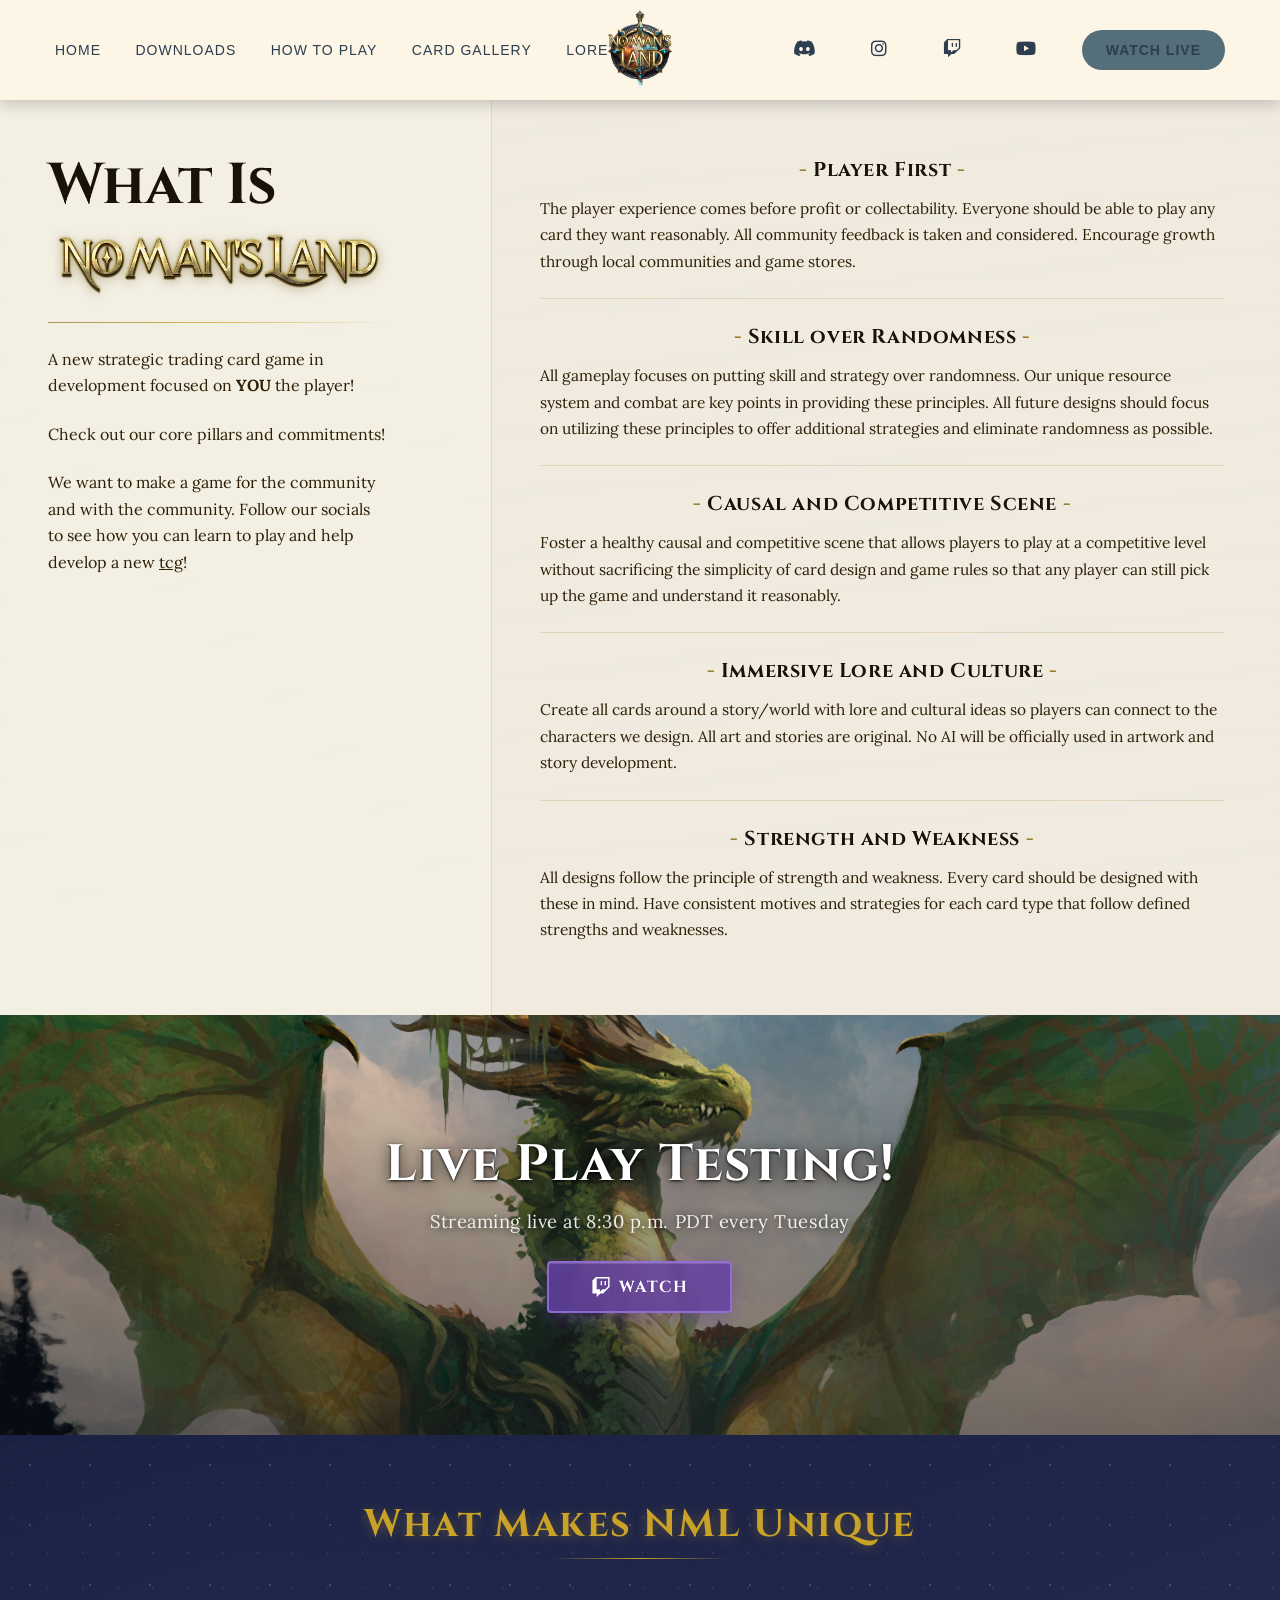
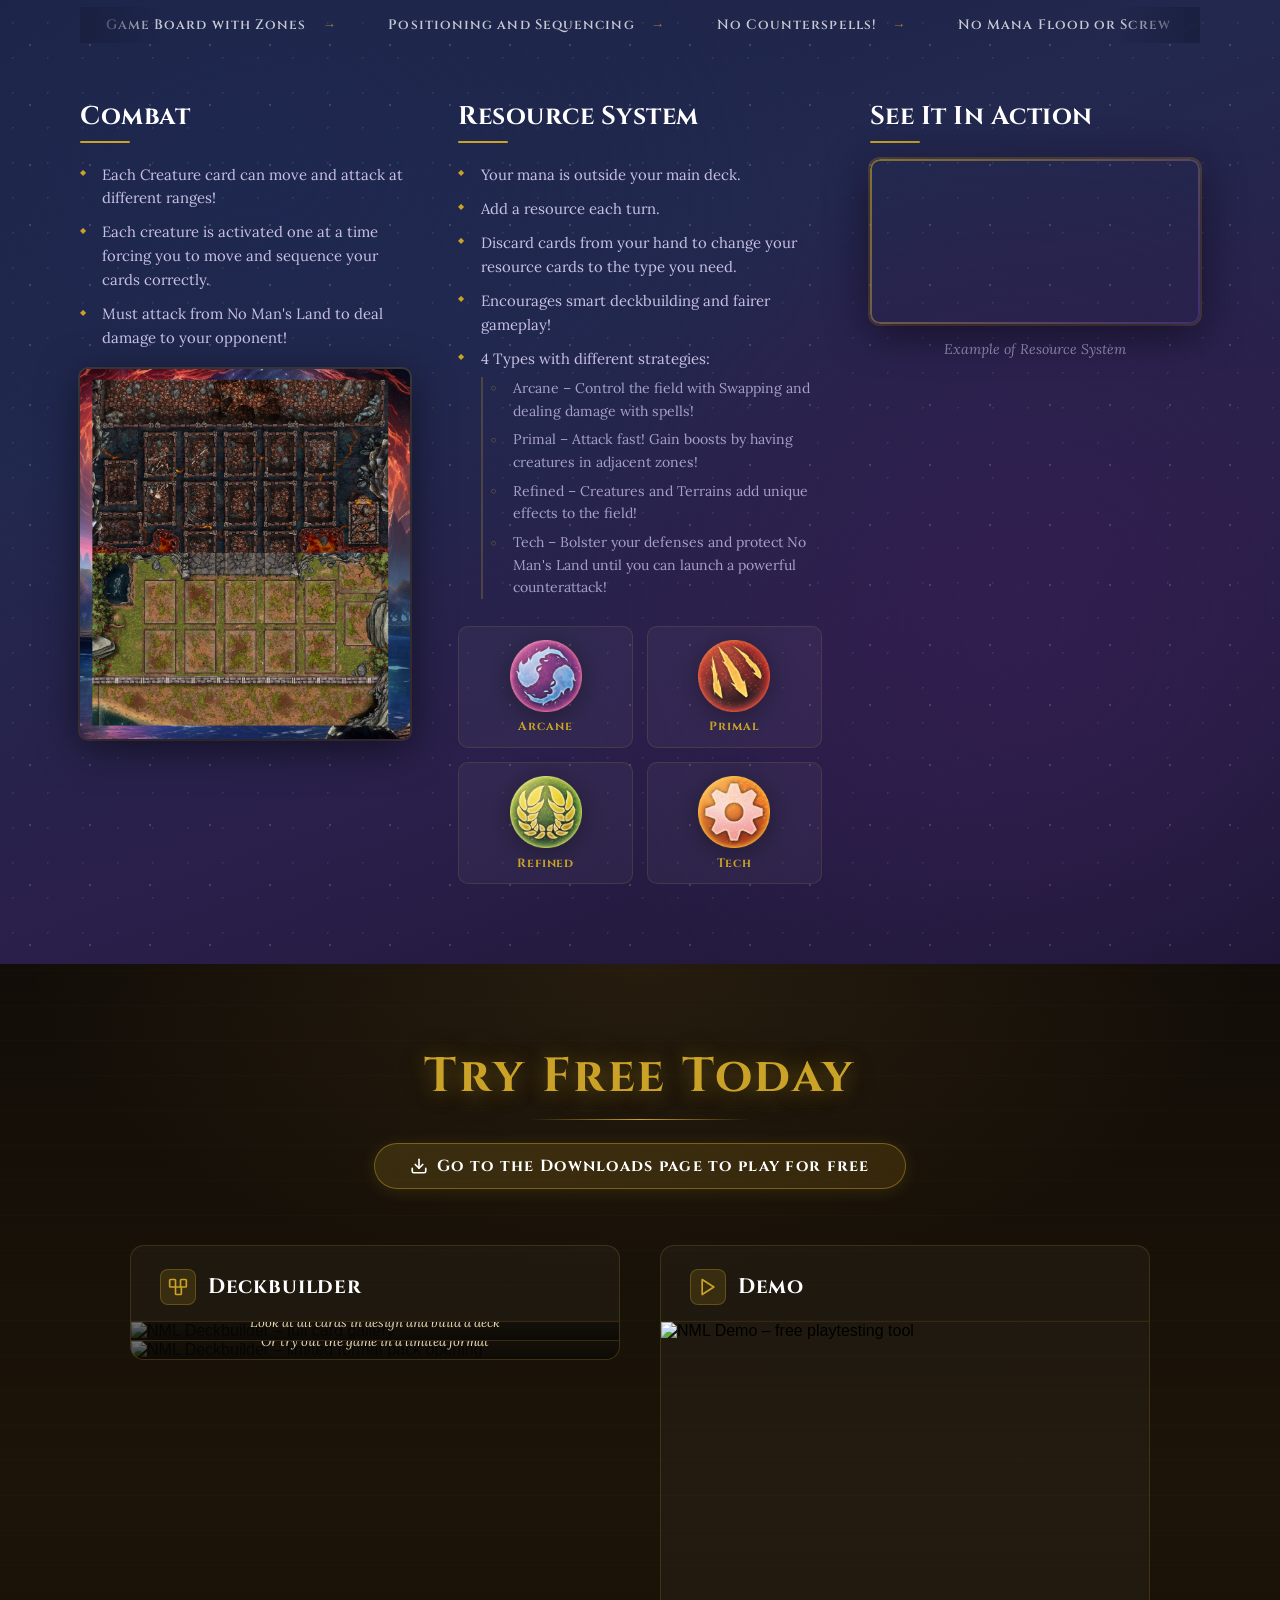
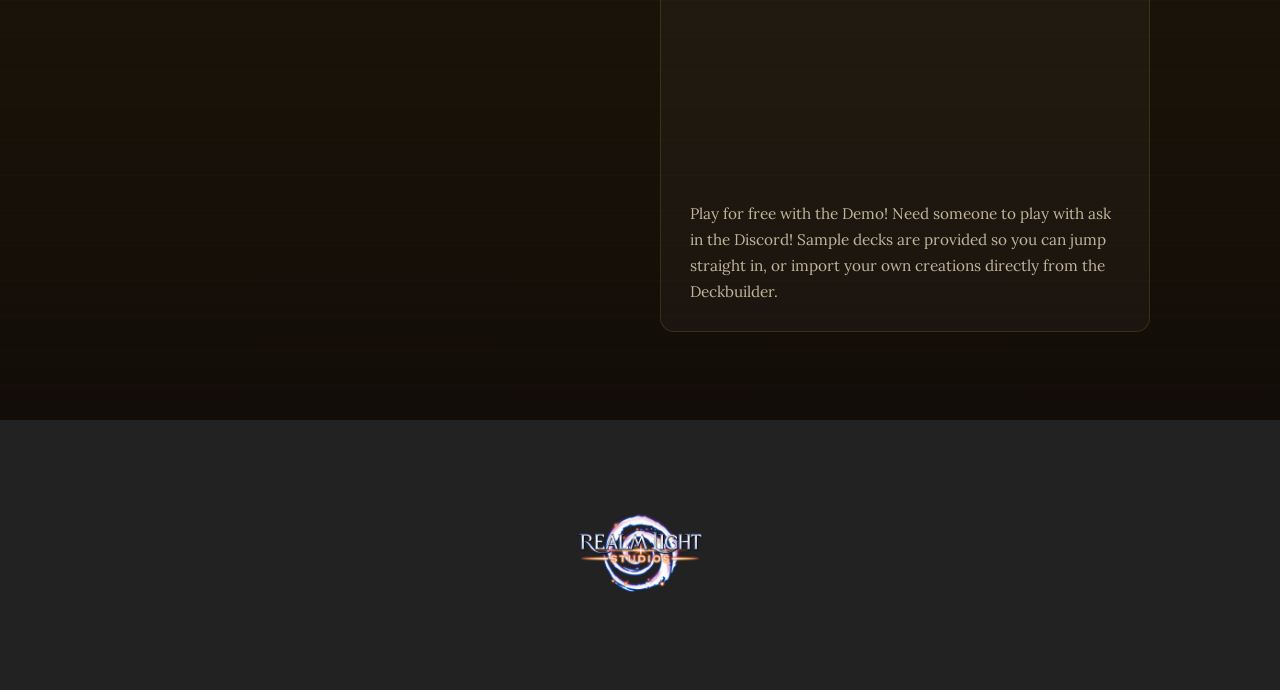
==== index.html @ 65cee325 "Added new banner and mobile look with hamburger menu" ====
<!DOCTYPE html>
<html>
    <head>
        <meta charset="UTF-8">
        <link rel="icon" type="image/png" href="Assets/NML_Final_Logo.png">
        <title>No Man's Land</title>
        <link rel="stylesheet" href="https://cdnjs.cloudflare.com/ajax/libs/font-awesome/6.5.1/css/all.min.css">
        <link rel="stylesheet" href="style.css">
        <meta name="viewport" content="width=device-width, initial-scale=1.0">
        <link href="https://fonts.googleapis.com/css2?family=Cinzel:wght@600;700&family=Lora:wght@400;500&display=swap" rel="stylesheet">

        <style>
            /* ── WHAT IS SECTION ── */
            :root {
                --gold:      #c9a227;
                --gold-dark: #8a6d10;
                --text-dark: #1a1209;
                --text-mid:  #2e1f06;
                --overlay:   rgba(240, 230, 210, 0.55);
                --overlay-l: rgba(245, 238, 220, 0.65);
            }

            .what-is-section {
                margin-top: 100px;
                display: grid;
                grid-template-columns: 1fr 1.6fr;
                background-image:
                    /*radial-gradient(ellipse 60% 55% at 78% 10%, rgba(255,245,200,0.55) 0%, transparent 65%),
                    radial-gradient(ellipse 80% 70% at 50% 60%, rgba(140,185,120,0.35) 0%, transparent 70%),
                    radial-gradient(ellipse 60% 80% at 10% 90%, rgba(60,90,50,0.45) 0%, transparent 60%),
                    linear-gradient(160deg, #d6e8c2 0%, #b8d4a0 25%, #8fb87a 50%, #7aa06a 75%, #5c7d50 100%);*/
                    url("Assets/Cave jungle.png")
            }

            /* waterfall streaks overlay */
            .what-is-section::before {
                content: '';
                position: absolute;
                inset: 0;
                background:
                    repeating-linear-gradient(
                        170deg,
                        transparent 0px, transparent 28px,
                        rgba(200,230,255,0.07) 29px, rgba(200,230,255,0.07) 32px
                    ),
                    repeating-linear-gradient(
                        175deg,
                        transparent 0px, transparent 55px,
                        rgba(180,220,255,0.05) 56px, rgba(180,220,255,0.05) 60px
                    );
                pointer-events: none;
                z-index: 0;
            }

            .what-is-left,
            .what-is-right {
                position: relative;
                z-index: 1;
            }

            /* ── LEFT PANEL ── */
            .what-is-left {
                padding: 3.5rem 2.5rem 3rem 3rem;
                display: flex;
                flex-direction: column;
                justify-content: flex-start;
                gap: 1.4rem;
                background: var(--overlay-l);
                backdrop-filter: blur(2px);
                border-right: 1px solid rgba(180,150,80,0.25);
            }

            .what-is-heading {
                font-family: 'Cinzel', serif;
                font-weight: 700;
                font-size: clamp(2.4rem, 5vw, 3.6rem);
                color: var(--text-dark);
                line-height: 1.05;
                letter-spacing: -0.01em;
            }

            .what-is-logo {
                display: block;
                width: 100%;
                max-width: 340px;
                margin-top: 0.4rem;
                mix-blend-mode: multiply;
                filter: drop-shadow(0 2px 6px rgba(100,70,0,0.35));
            }

            .what-is-divider {
                width: 85%;
                height: 1.5px;
                background: linear-gradient(90deg, var(--gold-dark), var(--gold), transparent);
                opacity: 0.7;
                border: none;
                margin: 0;
            }

            .what-is-left p {
                font-family: 'Lora', Georgia, serif;
                font-size: 1rem;
                line-height: 1.65;
                color: var(--text-mid);
                max-width: 34ch;
                margin: 0;
            }

            /* ── RIGHT PANEL ── */
            .what-is-right {
                padding: 3rem 3.5rem 3rem 3rem;
                background: var(--overlay);
                backdrop-filter: blur(3px);
                display: flex;
                flex-direction: column;
                gap: 0;
            }

            .pillar {
                padding: 1.5rem 0;
                border-bottom: 1px solid rgba(160,120,40,0.2);
            }
            .pillar:first-child { padding-top: 0.5rem; }
            .pillar:last-child  { border-bottom: none; }

            .pillar-title {
                font-family: 'Cinzel', serif;
                font-size: clamp(1rem, 2.2vw, 1.25rem);
                font-weight: 700;
                color: var(--text-dark);
                text-align: center;
                letter-spacing: 0.03em;
                margin-bottom: 0.75rem;
            }
            .pillar-title::before { content: '- '; color: var(--gold-dark); }
            .pillar-title::after  { content: ' -'; color: var(--gold-dark); }

            .pillar p {
                font-family: 'Lora', Georgia, serif;
                font-size: 0.97rem;
                line-height: 1.7;
                color: var(--text-mid);
                margin: 0;
            }

            /* ── RESPONSIVE ── */
            @media (max-width: 768px) {
                .what-is-section    { grid-template-columns: 1fr; }
                .what-is-left       { padding: 2.5rem 1.8rem 1.5rem; border-right: none; border-bottom: 1px solid rgba(180,150,80,0.25); }
                .what-is-right      { padding: 2rem 1.8rem 3rem; }
                .what-is-logo       { max-width: 260px; }
            }

            /* ── LIVE TCG TESTING BANNER ── */
            .tcg-banner {
                position: relative;
                width: 100%;
                min-height: 420px;
                display: flex;
                align-items: center;
                justify-content: center;
                overflow: hidden;
            }
 
            .tcg-banner-bg {
                position: absolute;
                inset: 0;
                background: url('Assets/Gaida Landscape.png') center 25% / cover no-repeat;
                transform: scale(1.03);
                transition: transform 8s ease;
            }
            .tcg-banner:hover .tcg-banner-bg { transform: scale(1.08); }
 
            .tcg-banner-overlay {
                position: absolute;
                inset: 0;
                background: linear-gradient(
                    to bottom,
                    rgba(10, 18, 30, 0.10) 0%,
                    rgba(10, 18, 30, 0.42) 50%,
                    rgba(10, 18, 30, 0.58) 100%
                );
            }
 
            .tcg-banner-content {
                position: relative;
                z-index: 2;
                text-align: center;
                padding: 3rem 2rem;
                display: flex;
                flex-direction: column;
                align-items: center;
                gap: 1rem;
            }
 
            .tcg-banner-title {
                font-family: 'Cinzel', serif;
                font-size: clamp(2rem, 5vw, 3.2rem);
                font-weight: 700;
                color: #ffffff;
                text-shadow: 0 2px 16px rgba(0,0,0,0.7), 0 1px 3px rgba(0,0,0,0.9);
                letter-spacing: 0.02em;
                line-height: 1.1;
            }
 
            .tcg-banner-sub {
                font-family: 'Lora', Georgia, serif;
                font-size: clamp(0.95rem, 2vw, 1.15rem);
                color: rgba(255,255,255,0.9);
                text-shadow: 0 1px 8px rgba(0,0,0,0.8);
                letter-spacing: 0.03em;
            }
 
            .tcg-watch-btn {
                display: inline-flex;
                align-items: center;
                gap: 0.5rem;
                margin-top: 0.75rem;
                padding: 0.8rem 2.6rem;
                font-family: 'Cinzel', serif;
                font-size: 1rem;
                font-weight: 700;
                letter-spacing: 0.1em;
                text-transform: uppercase;
                text-decoration: none;
                color: #ffffff;
                background: rgba(100, 65, 165, 0.85);
                border: 2px solid rgba(180, 140, 255, 0.55);
                border-radius: 4px;
                box-shadow: 0 4px 20px rgba(100,65,165,0.5), inset 0 1px 0 rgba(255,255,255,0.15);
                backdrop-filter: blur(4px);
                transition: background 0.25s ease, box-shadow 0.25s ease, transform 0.2s ease;
            }
            .tcg-watch-btn:hover {
                background: rgba(130, 90, 210, 0.95);
                box-shadow: 0 6px 30px rgba(100,65,165,0.8), inset 0 1px 0 rgba(255,255,255,0.2);
                transform: translateY(-2px);
            }
            .tcg-watch-btn:active { transform: translateY(0); }
 
            @media (max-width: 600px) { .tcg-banner { min-height: 300px; } }

            
           /* ════════════════════════════════
               WHAT MAKES NML UNIQUE
            ════════════════════════════════ */
            .unique-section {
                background:
                    radial-gradient(ellipse 70% 60% at 20% 30%, rgba(30, 40, 80, 0.9) 0%, transparent 65%),
                    radial-gradient(ellipse 60% 70% at 80% 70%, rgba(50, 30, 80, 0.85) 0%, transparent 60%),
                    linear-gradient(160deg, #1a2040 0%, #22284e 40%, #2a1f4a 70%, #1e1635 100%);
                padding: 4rem 0 5rem;
                position: relative;
                overflow: hidden;
            }
            .unique-section::before {
                content: '';
                position: absolute;
                inset: 0;
                background-image:
                    radial-gradient(circle, rgba(255,255,255,0.15) 1px, transparent 1px),
                    radial-gradient(circle, rgba(255,255,255,0.08) 1px, transparent 1px);
                background-size: 60px 60px, 35px 35px;
                background-position: 0 0, 30px 30px;
                pointer-events: none;
            }
            .unique-inner {
                position: relative;
                z-index: 1;
                max-width: 1200px;
                margin: 0 auto;
                padding: 0 2.5rem;
            }
            .unique-heading {
                font-family: 'Cinzel', serif;
                font-size: clamp(1.6rem, 4vw, 2.4rem);
                font-weight: 700;
                color: var(--gold);
                text-align: center;
                letter-spacing: 0.04em;
                margin-bottom: 0.5rem;
                text-shadow: 0 2px 12px rgba(200,160,40,0.35);
            }
            .unique-heading-rule {
                display: block;
                width: 180px;
                height: 1.5px;
                background: linear-gradient(90deg, transparent, var(--gold), transparent);
                margin: 0 auto 3rem;
                border: none;
            }
 
            /* Marquee */
            .marquee-track {
                overflow: hidden;
                margin-bottom: 3.5rem;
                position: relative;
            }
            .marquee-track::before,
            .marquee-track::after {
                content: '';
                position: absolute;
                top: 0; bottom: 0;
                width: 80px;
                z-index: 2;
                pointer-events: none;
            }
            .marquee-track::before { left: 0;  background: linear-gradient(90deg, #1a2040, transparent); }
            .marquee-track::after  { right: 0; background: linear-gradient(270deg, #1a2040, transparent); }
            .marquee-inner {
                display: flex;
                gap: 0;
                width: max-content;
                animation: marquee-scroll 22s linear infinite;
            }
            .marquee-inner:hover { animation-play-state: paused; }
            @keyframes marquee-scroll {
                from { transform: translateX(0); }
                to   { transform: translateX(-50%); }
            }
            .marquee-item {
                display: inline-flex;
                align-items: center;
                gap: 1rem;
                padding: 0.55rem 1.6rem;
                font-family: 'Cinzel', serif;
                font-size: 0.85rem;
                font-weight: 600;
                letter-spacing: 0.08em;
                color: rgba(255,255,255,0.75);
                white-space: nowrap;
            }
            .marquee-item::after { content: '→'; color: var(--gold); opacity: 0.7; }
 
            /* ── 3-column grid: Combat | Resource | Video ── */
            .unique-grid {
                display: grid;
                grid-template-columns: 1fr 1.1fr 1fr;
                gap: 2rem 3rem;
                align-items: start;
            }
 
            .unique-block {
                display: flex;
                flex-direction: column;
                gap: 1.2rem;
            }
            .unique-block-title {
                font-family: 'Cinzel', serif;
                font-size: clamp(1.2rem, 2.2vw, 1.6rem);
                font-weight: 700;
                color: #ffffff;
                letter-spacing: 0.02em;
                position: relative;
                padding-bottom: 0.6rem;
            }
            .unique-block-title::after {
                content: '';
                position: absolute;
                bottom: 0; left: 0;
                width: 50px; height: 2px;
                background: var(--gold);
                border-radius: 2px;
            }
            .unique-block ul {
                list-style: none;
                padding: 0;
                margin: 0;
                display: flex;
                flex-direction: column;
                gap: 0.65rem;
            }
            .unique-block ul li {
                font-family: 'Lora', Georgia, serif;
                font-size: 0.93rem;
                line-height: 1.6;
                color: rgba(230, 220, 255, 0.85);
                padding-left: 1.4rem;
                position: relative;
            }
            .unique-block ul li::before {
                content: '◆';
                position: absolute;
                left: 0;
                color: var(--gold);
                font-size: 0.5rem;
                top: 0.45em;
            }
            .unique-block ul ul {
                margin-top: 0.4rem;
                padding-left: 0.5rem;
                gap: 0.4rem;
                border-left: 2px solid rgba(201,162,39,0.25);
            }
            .unique-block ul ul li { color: rgba(210,200,240,0.75); font-size: 0.88rem; }
            .unique-block ul ul li::before { content: '○'; color: rgba(201,162,39,0.6); font-size: 0.6rem; top: 0.35em; }
 
            /* Game board image */
            .board-img {
                width: 100%;
                border-radius: 8px;
                box-shadow: 0 8px 40px rgba(0,0,0,0.55), 0 0 0 2px rgba(201,162,39,0.2);
                display: block;
            }
 
            /* Resource icons 2×2 */
            .resource-icons {
                display: grid;
                grid-template-columns: 1fr 1fr;
                gap: 0.9rem;
                margin-top: 0.5rem;
            }
            .resource-icon-wrap {
                display: flex;
                flex-direction: column;
                align-items: center;
                gap: 0.4rem;
                padding: 0.8rem 0.5rem;
                background: rgba(255,255,255,0.04);
                border: 1px solid rgba(201,162,39,0.15);
                border-radius: 10px;
                transition: background 0.2s, border-color 0.2s, transform 0.2s;
            }
            .resource-icon-wrap:hover {
                background: rgba(255,255,255,0.08);
                border-color: rgba(201,162,39,0.4);
                transform: translateY(-3px);
            }
            .resource-icon-wrap img {
                width: 72px;
                height: 72px;
                object-fit: contain;
                mix-blend-mode: lighten;
                filter: drop-shadow(0 4px 12px rgba(0,0,0,0.4));
            }
            .resource-label {
                font-family: 'Cinzel', serif;
                font-size: 0.75rem;
                font-weight: 700;
                letter-spacing: 0.08em;
                color: var(--gold);
                text-align: center;
            }
 
            /* ── VIDEO column ── */
            .video-block {
                display: flex;
                flex-direction: column;
                gap: 1rem;
                position: sticky;
                top: 1.5rem;
            }
 
            .video-block-title {
                font-family: 'Cinzel', serif;
                font-size: clamp(1.2rem, 2.2vw, 1.6rem);
                font-weight: 700;
                color: #ffffff;
                letter-spacing: 0.02em;
                position: relative;
                padding-bottom: 0.6rem;
            }
            .video-block-title::after {
                content: '';
                position: absolute;
                bottom: 0; left: 0;
                width: 50px; height: 2px;
                background: var(--gold);
                border-radius: 2px;
            }
 
            .video-wrap {
                position: relative;
                border-radius: 10px;
                overflow: hidden;
                box-shadow:
                    0 8px 40px rgba(0,0,0,0.6),
                    0 0 0 2px rgba(201,162,39,0.25),
                    0 0 30px rgba(100,65,165,0.2);
            }
            .video-wrap video {
                display: block;
                width: 100%;
                height: auto;
                border-radius: 10px;
            }
 
            /* gold shimmer border animation */
            .video-wrap::before {
                content: '';
                position: absolute;
                inset: 0;
                border-radius: 10px;
                border: 2px solid transparent;
                background: linear-gradient(135deg, rgba(201,162,39,0.6), rgba(100,65,165,0.4), rgba(201,162,39,0.6)) border-box;
                -webkit-mask: linear-gradient(#fff 0 0) padding-box, linear-gradient(#fff 0 0);
                -webkit-mask-composite: destination-out;
                mask-composite: exclude;
                animation: border-shimmer 3s linear infinite;
                background-size: 200% 200%;
            }
            @keyframes border-shimmer {
                0%   { background-position: 0% 50%; }
                50%  { background-position: 100% 50%; }
                100% { background-position: 0% 50%; }
            }
 
            .video-caption {
                font-family: 'Lora', Georgia, serif;
                font-size: 0.88rem;
                color: rgba(210,200,240,0.65);
                text-align: center;
                font-style: italic;
            }
 
            /* Responsive */
            @media (max-width: 1024px) {
                .unique-grid { grid-template-columns: 1fr 1fr; }
                .video-block { grid-column: 1 / -1; position: static; }
                .video-wrap video { max-height: 400px; object-fit: cover; }
            }
            @media (max-width: 640px) {
                .unique-grid { grid-template-columns: 1fr; }
            }

           /* ════════════════════════════════
               TRY FREE TODAY SECTION
            ════════════════════════════════ */
            .try-free-section {
                background:
                    radial-gradient(ellipse 80% 50% at 50% 0%, rgba(180, 140, 60, 0.12) 0%, transparent 60%),
                    linear-gradient(180deg, #120d08 0%, #1c1408 50%, #120d08 100%);
                padding: 5rem 0 5.5rem;
                position: relative;
                overflow: hidden;
            }
 
            /* faint parchment texture lines */
            .try-free-section::before {
                content: '';
                position: absolute;
                inset: 0;
                background-image: repeating-linear-gradient(
                    0deg,
                    transparent,
                    transparent 34px,
                    rgba(201,162,39,0.04) 35px
                );
                pointer-events: none;
            }
 
            .try-free-inner {
                position: relative;
                z-index: 1;
                max-width: 1100px;
                margin: 0 auto;
                padding: 0 2.5rem;
            }
 
            /* Main heading */
            .try-free-heading {
                font-family: 'Cinzel', serif;
                font-size: clamp(2rem, 5vw, 3rem);
                font-weight: 700;
                color: var(--gold);
                text-align: center;
                letter-spacing: 0.06em;
                text-shadow: 0 2px 20px rgba(201,162,39,0.4), 0 0 60px rgba(201,162,39,0.15);
                margin-bottom: 0.6rem;
            }
 
            .try-free-rule {
                display: block;
                width: 220px;
                height: 1.5px;
                background: linear-gradient(90deg, transparent, var(--gold), transparent);
                margin: 0 auto 1.4rem;
                border: none;
            }
 
            /* Downloads link banner */
            .try-free-download-link {
                display: block;
                text-align: center;
                margin-bottom: 3.5rem;
            }
            .try-free-download-link a {
                display: inline-flex;
                align-items: center;
                gap: 0.55rem;
                font-family: 'Cinzel', serif;
                font-size: 1rem;
                font-weight: 700;
                letter-spacing: 0.08em;
                color: #ffffff;
                text-decoration: none;
                padding: 0.7rem 2.2rem;
                background: linear-gradient(135deg, rgba(201,162,39,0.18), rgba(140,100,20,0.25));
                border: 1px solid rgba(201,162,39,0.45);
                border-radius: 40px;
                transition: background 0.25s, border-color 0.25s, transform 0.2s, box-shadow 0.25s;
                box-shadow: 0 2px 16px rgba(201,162,39,0.15);
            }
            .try-free-download-link a:hover {
                background: linear-gradient(135deg, rgba(201,162,39,0.3), rgba(140,100,20,0.4));
                border-color: rgba(201,162,39,0.8);
                transform: translateY(-2px);
                box-shadow: 0 6px 24px rgba(201,162,39,0.3);
            }
            .try-free-download-link a svg {
                flex-shrink: 0;
            }
 
            /* Two-column cards */
            .try-free-grid {
                display: grid;
                grid-template-columns: 1fr 1fr;
                gap: 2.5rem;
                align-items: start;
            }
 
            .tool-card {
                background: rgba(255,255,255,0.03);
                border: 1px solid rgba(201,162,39,0.18);
                border-radius: 14px;
                overflow: hidden;
                display: flex;
                flex-direction: column;
                transition: border-color 0.3s, box-shadow 0.3s, transform 0.3s;
            }
            .tool-card:hover {
                border-color: rgba(201,162,39,0.45);
                box-shadow: 0 12px 50px rgba(0,0,0,0.5), 0 0 30px rgba(201,162,39,0.1);
                transform: translateY(-4px);
            }
 
            /* Card header */
            .tool-card-header {
                padding: 1.4rem 1.8rem 1rem;
                border-bottom: 1px solid rgba(201,162,39,0.12);
                display: flex;
                align-items: center;
                gap: 0.75rem;
            }
            .tool-card-icon {
                width: 36px;
                height: 36px;
                border-radius: 8px;
                background: rgba(201,162,39,0.15);
                border: 1px solid rgba(201,162,39,0.3);
                display: flex;
                align-items: center;
                justify-content: center;
                flex-shrink: 0;
            }
            .tool-card-icon svg { color: var(--gold); }
            .tool-card-title {
                font-family: 'Cinzel', serif;
                font-size: 1.3rem;
                font-weight: 700;
                color: #ffffff;
                letter-spacing: 0.04em;
            }
 
            /* Screenshots inside card */
            .tool-screenshots {
                display: flex;
                flex-direction: column;
                gap: 0;
            }
            .tool-screenshot-wrap {
                position: relative;
                overflow: hidden;
            }
            .tool-screenshot-wrap img {
                display: block;
                width: 100%;
                height: auto;
                transition: transform 0.5s ease;
            }
            .tool-card:hover .tool-screenshot-wrap img { transform: scale(1.03); }
 
            .tool-screenshot-caption {
                position: absolute;
                bottom: 0; left: 0; right: 0;
                padding: 0.55rem 1rem;
                background: linear-gradient(to top, rgba(10,8,4,0.85) 0%, rgba(10,8,4,0.4) 70%, transparent 100%);
                font-family: 'Lora', Georgia, serif;
                font-size: 0.82rem;
                font-style: italic;
                color: rgba(255,240,200,0.9);
                text-align: center;
            }
 
            /* divider between screenshots */
            .tool-screenshot-wrap + .tool-screenshot-wrap {
                border-top: 1px solid rgba(201,162,39,0.12);
            }
 
            /* Card body text */
            .tool-card-body {
                padding: 1.2rem 1.8rem 1.6rem;
            }
            .tool-card-body p {
                font-family: 'Lora', Georgia, serif;
                font-size: 0.96rem;
                line-height: 1.7;
                color: rgba(230,215,185,0.82);
                margin: 0;
            }
 
            @media (max-width: 820px) {
                .try-free-grid { grid-template-columns: 1fr; }
            }
        </style>
    </head>
    <body>
        <header class="main-banner">
            <nav class="main-nav">
                <div class="nav-section nav-left">
                    <a href="./">Home</a>
                    <a href="downloads/">Downloads</a>
                    <a href="how-to-play/">How to Play</a>
                    <a href="card-gallery/">Card Gallery</a>
                    <a href="lore/">Lore</a>
                </div>

                <div class="nav-logo">
                    <img src="Assets/NML_Final_Logo.png" alt="No Man's Land">
                </div>

                <div class="nav-section nav-right">
                    <a href="https://discord.gg/ymBTwPd3w2" target="_blank" rel="noopener" aria-label="Discord"><i class="fa-brands fa-discord"></i></a>
                    <a href="https://www.instagram.com/nomanslandtcg/" target="_blank" rel="noopener" aria-label="Instagram"><i class="fa-brands fa-instagram"></i></a>
                    <a href="https://www.twitch.tv/nomanslandtcg" target="_blank" rel="noopener" aria-label="Twitch"><i class="fa-brands fa-twitch"></i></a>
                    <a href="https://www.youtube.com/@NoMansLandTCG" target="_blank" rel="noopener" aria-label="YouTube"><i class="fa-brands fa-youtube"></i></a>
                    <a class="watch-live-btn" href="https://www.twitch.tv/nomanslandtcg" target="_blank" rel="noopener">WATCH LIVE</a>
                </div>
            </nav>
            <div class="hamburger" onclick="toggleMenu()">
                <i class="fa-solid fa-bars"></i>
            </div>

            <div id="mobileMenu" class="mobile-nav">
                <div class="mobile-links">
                    <a href="./">Home</a>
                    <a href="downloads/">Downloads</a>
                    <a href="how-to-play/">How to Play</a>
                    <a href="card-gallery/">Card Gallery</a>
                    <a href="lore/">Lore</a>
                </div>

                <div class="mobile-footer">
                    <div class="social-row">
                        <i class="fa-brands fa-facebook"></i>
                        <i class="fa-brands fa-instagram"></i>
                        <i class="fa-brands fa-twitter"></i>
                        <i class="fa-brands fa-twitch"></i>
                    </div>
                    <a class="watch-live-btn" href="https://www.twitch.tv/nomanslandtcg" target="_blank" rel="noopener">WATCH LIVE</a>
                </div>
            </div>
        </header>
        
        <!-- <main class="content">
            <div class="welcome-text-container">
                <div>Welcome to No Man's Land! Realms collide in a new Trading Card Game focused on strategy and high-action gameplay. The flow of the game is in your hands.
                    Gain resources, play cards, move creatures, attack your opponent, and cast spells to take down your opponent and win the game!
                </div>
                <div>
                    Want to try it out? Check out the "How to Play" page for tutorials and rules, and go to the "Downloads" page to get the FREE deckbuilder and playtesting tool to start building decks and playing with your friends!
                </div>
            </div>
        </main> -->

        <!-- ── WHAT IS SECTION ── -->
        <section class="what-is-section">

            <div class="what-is-left">
                <div>
                    <div class="what-is-heading">What Is</div>
                    <img src="Assets/NML Title.png" alt="No Man's Land" class="what-is-logo" />
                </div>
                <hr class="what-is-divider" />
                <p>A new strategic trading card game in development focused on <strong>YOU</strong> the player!</p>
                <p>Check out our core pillars and commitments!</p>
                <p>We want to make a game for the community and with the community. Follow our socials to see how you can learn to play and help develop a new <u>tcg</u>!</p>
            </div>

            <div class="what-is-right">
                <div class="pillar">
                    <h2 class="pillar-title">Player First</h2>
                    <p>The player experience comes before profit or collectability. Everyone should be able to play any card they want reasonably. All community feedback is taken and considered. Encourage growth through local communities and game stores.</p>
                </div>
                <div class="pillar">
                    <h2 class="pillar-title">Skill over Randomness</h2>
                    <p>All gameplay focuses on putting skill and strategy over randomness. Our unique resource system and combat are key points in providing these principles. All future designs should focus on utilizing these principles to offer additional strategies and eliminate randomness as possible.</p>
                </div>
                <div class="pillar">
                    <h2 class="pillar-title">Causal and Competitive Scene</h2>
                    <p>Foster a healthy causal and competitive scene that allows players to play at a competitive level without sacrificing the simplicity of card design and game rules so that any player can still pick up the game and understand it reasonably.</p>
                </div>
                <div class="pillar">
                    <h2 class="pillar-title">Immersive Lore and Culture</h2>
                    <p>Create all cards around a story/world with lore and cultural ideas so players can connect to the characters we design. All art and stories are original. No AI will be officially used in artwork and story development.</p>
                </div>
                <div class="pillar">
                    <h2 class="pillar-title">Strength and Weakness</h2>
                    <p>All designs follow the principle of strength and weakness. Every card should be designed with these in mind. Have consistent motives and strategies for each card type that follow defined strengths and weaknesses.</p>
                </div>
            </div>

        </section>
        <!-- ── END WHAT IS SECTION ── -->

         <!-- ── LIVE TCG TESTING BANNER ── -->
        <section class="tcg-banner">
            <div class="tcg-banner-bg"></div>
            <div class="tcg-banner-overlay"></div>
            <div class="tcg-banner-content">
                <h2 class="tcg-banner-title">Live Play Testing!</h2>
                <p class="tcg-banner-sub">Streaming live at 8:30 p.m. PDT every Tuesday</p>
                <a href="https://www.twitch.tv/nomanslandtcg" target="_blank" rel="noopener" class="tcg-watch-btn">
                    <svg width="20" height="20" viewBox="0 0 24 24" fill="white" xmlns="http://www.w3.org/2000/svg">
                        <path d="M11.571 4.714h1.715v5.143H11.57zm4.715 0H18v5.143h-1.714zM6 0L1.714 4.286v15.428h5.143V24l4.286-4.286h3.428L22.286 12V0zm14.571 11.143l-3.428 3.428h-3.429l-3 3v-3H6.857V1.714h13.714z"/>
                    </svg>
                    Watch
                </a>
            </div>
        </section>
        <!-- ── END LIVE TCG TESTING BANNER ── -->

         <!-- ── WHAT MAKES NML UNIQUE ── -->
        <section class="unique-section">
            <div class="unique-inner">
 
                <h2 class="unique-heading">What Makes NML Unique</h2>
                <hr class="unique-heading-rule" />
 
                <div class="marquee-track">
                    <div class="marquee-inner">
                        <span class="marquee-item">Game Board with Zones</span>
                        <span class="marquee-item">Positioning and Sequencing</span>
                        <span class="marquee-item">No Counterspells!</span>
                        <span class="marquee-item">No Mana Flood or Screw</span>
                        <span class="marquee-item">4 Resource Types</span>
                        <span class="marquee-item">Skill over Randomness</span>
                        <span class="marquee-item">Creature Ranges</span>
                        <span class="marquee-item">Community Driven</span>
                        <span class="marquee-item">Game Board with Zones</span>
                        <span class="marquee-item">Positioning and Sequencing</span>
                        <span class="marquee-item">No Counterspells!</span>
                        <span class="marquee-item">No Mana Flood or Screw</span>
                        <span class="marquee-item">4 Resource Types</span>
                        <span class="marquee-item">Skill over Randomness</span>
                        <span class="marquee-item">Creature Ranges</span>
                        <span class="marquee-item">Community Driven</span>
                    </div>
                </div>
 
                <!-- 3 columns: Combat | Resource System | Video -->
                <div class="unique-grid">
 
                    <!-- Combat -->
                    <div class="unique-block">
                        <h3 class="unique-block-title">Combat</h3>
                        <ul>
                            <li>Each Creature card can move and attack at different ranges!</li>
                            <li>Each creature is activated one at a time forcing you to move and sequence your cards correctly.</li>
                            <li>Must attack from No Man's Land to deal damage to your opponent!</li>
                        </ul>
                        <img src="Assets/NML GameBoard.png" alt="NML Game Board" class="board-img" />
                    </div>
 
                    <!-- Resource System -->
                    <div class="unique-block">
                        <h3 class="unique-block-title">Resource System</h3>
                        <ul>
                            <li>Your mana is outside your main deck.</li>
                            <li>Add a resource each turn.</li>
                            <li>Discard cards from your hand to change your resource cards to the type you need.</li>
                            <li>Encourages smart deckbuilding and fairer gameplay!</li>
                            <li>4 Types with different strategies:
                                <ul>
                                    <li>Arcane – Control the field with Swapping and dealing damage with spells!</li>
                                    <li>Primal – Attack fast! Gain boosts by having creatures in adjacent zones!</li>
                                    <li>Refined – Creatures and Terrains add unique effects to the field!</li>
                                    <li>Tech – Bolster your defenses and protect No Man's Land until you can launch a powerful counterattack!</li>
                                </ul>
                            </li>
                        </ul>
                        <div class="resource-icons">
                            <div class="resource-icon-wrap">
                                <img src="Assets/ARCANE.png" alt="Arcane" />
                                <span class="resource-label">Arcane</span>
                            </div>
                            <div class="resource-icon-wrap">
                                <img src="Assets/PRIMAL.png" alt="Primal" />
                                <span class="resource-label">Primal</span>
                            </div>
                            <div class="resource-icon-wrap">
                                <img src="Assets/REFINED.png" alt="Refined" />
                                <span class="resource-label">Refined</span>
                            </div>
                            <div class="resource-icon-wrap">
                                <img src="Assets/TECH.png" alt="Tech" />
                                <span class="resource-label">Tech</span>
                            </div>
                        </div>
                    </div>
 
                    <!-- Video -->
                    <div class="video-block">
                        <h3 class="video-block-title">See It In Action</h3>
                        <div class="video-wrap">
                            <video
                                autoplay
                                loop
                                muted
                                playsinline
                                preload="auto"
                            >
                                <source src="Assets/Pitch to Conert.mp4" type="video/mp4">
                            </video>
                        </div>
                        <p class="video-caption">Example of Resource System</p>
                    </div>
 
                </div>
            </div>
        </section>

         <!-- ── TRY FREE TODAY ── -->
        <section class="try-free-section">
            <div class="try-free-inner">
 
                <h2 class="try-free-heading">Try Free Today</h2>
                <hr class="try-free-rule" />
 
                <div class="try-free-download-link">
                    <a href="downloads/">
                        <svg width="18" height="18" viewBox="0 0 24 24" fill="none" stroke="currentColor" stroke-width="2.2" stroke-linecap="round" stroke-linejoin="round">
                            <path d="M21 15v4a2 2 0 0 1-2 2H5a2 2 0 0 1-2-2v-4"/>
                            <polyline points="7 10 12 15 17 10"/>
                            <line x1="12" y1="15" x2="12" y2="3"/>
                        </svg>
                        Go to the Downloads page to play for free
                    </a>
                </div>
 
                <div class="try-free-grid">
 
                    <!-- Deckbuilder card -->
                    <div class="tool-card">
                        <div class="tool-card-header">
                            <div class="tool-card-icon">
                                <svg width="20" height="20" viewBox="0 0 24 24" fill="none" stroke="#c9a227" stroke-width="2" stroke-linecap="round" stroke-linejoin="round">
                                    <rect x="2" y="3" width="7" height="9" rx="1"/>
                                    <rect x="9" y="12" width="7" height="9" rx="1"/>
                                    <rect x="15" y="3" width="7" height="9" rx="1"/>
                                </svg>
                            </div>
                            <span class="tool-card-title">Deckbuilder</span>
                        </div>
                        <div class="tool-screenshots">
                            <div class="tool-screenshot-wrap">
                                <img src="Assets/Deckbuilder.png" alt="NML Deckbuilder – full card gallery" />
                                <div class="tool-screenshot-caption">Look at all cards in design and build a deck</div>
                            </div>
                            <div class="tool-screenshot-wrap">
                                <img src="Assets/Limited.png" alt="NML Deckbuilder – limited format pack opening" />
                                <div class="tool-screenshot-caption">Or try out the game in a limited format</div>
                            </div>
                        </div>
                    </div>
 
                    <!-- Demo card -->
                    <div class="tool-card">
                        <div class="tool-card-header">
                            <div class="tool-card-icon">
                                <svg width="20" height="20" viewBox="0 0 24 24" fill="none" stroke="#c9a227" stroke-width="2" stroke-linecap="round" stroke-linejoin="round">
                                    <polygon points="5 3 19 12 5 21 5 3"/>
                                </svg>
                            </div>
                            <span class="tool-card-title">Demo</span>
                        </div>
                        <div class="tool-screenshots">
                            <div class="tool-screenshot-wrap">
                                <img src="Assets/Demo Free.png" alt="NML Demo – free playtesting tool" style="height: 460px;" />
                            </div>
                        </div>
                        <div class="tool-card-body">
                            <p>Play for free with the Demo! Need someone to play with ask in the Discord! Sample decks are provided so you can jump straight in, or import your own creations directly from the Deckbuilder.</p>
                        </div>
                    </div>
 
                </div>
            </div>
        </section>
        <!-- ── END TRY FREE TODAY ── -->
 

        <div class="RLS-logo">
            <img src="Assets/RLS_Logo.png" alt="RLS Logo" class="RLS-logo-img" fetchpriority="high" loading="eager">
        </div>
        <script>
        function toggleMenu() {
            const menu = document.getElementById('mobileMenu');
            menu.classList.toggle('active');
        }
        </script>
    </body>
</html>
---- style.css ----
/* 1. Basic Reset */
* {
    margin: 0;
    padding: 0;
    box-sizing: border-box; 
}
html, body {
    width: 100%;
    overflow-x: hidden; /* Prevents the horizontal scroll */
    margin: 0;
    padding: 0;
}

/* Removed legacy mobile/banner CSS to keep only the new navbar/hamburger rules at the
   bottom of this file. */
body {
    font-family: 'Segoe UI', Tahoma, Geneva, Verdana, sans-serif;
    background-color: #f0f0f0;
    display: flex;
    flex-direction: column;
    min-height: 100vh; /* Force body to be at least the height of the screen */
    margin: 0;
}

/* 2. The Floating Banner */
.main-banner {
   position: fixed;
    top: 0;      /* Force it to the absolute top */
    left: 0;     /* Force it to the absolute left */
    width: 100%;
    min-height: 100px;
    margin: 0;   /* Remove any accidental margins */
    z-index: 9999;
    backdrop-filter: blur(5px); /* Blurs content behind the banner */
    color: white;
    z-index: 9999;
    box-shadow: 0 4px 15px rgba(0,0,0,0.2);
    display: flex;
    flex-direction: column;
}

/* The Buttons themselves */
.nav-btn {
    flex: 1;
    padding: 20px;   /* Vertical height for the buttons */
    cursor: pointer;
    background: #222;
    color: white;
    border: none;
    border-top: 1px solid #444; 
    font-weight: bold;
    text-transform: uppercase;
    transition: background 0.3s;
    display: flex;
    align-items: center;
    justify-content: center;
}



.nav-btn:hover {
    background-color: whitesmoke;
    color: #000;
}

.content {
    flex: 1; 
    padding-top: 220px; /* Space for your floating banner */
    padding-left: 20px;
    padding-right: 20px;
}
a.nav-btn {
    text-decoration: none; 
}
/* Removed legacy banner elements (banner-content, logo, banner-logo-img, banner-buttons,
   legacy site-wide links block) to avoid conflict with new `.main-nav` implementation. */

.RLS-logo {
    width: auto;        /* Prevents squishing */
    display: flex;
    padding: 10px;
    align-items: center;
    justify-content: center;
    background-color: #222;
}
.RLS-logo-img {
    height: 250px;       /* Control the size here */
    width: auto;        /* Prevents squishing */
    display: inline-block;
    margin: 0 10px;
    padding: 10px;
    transition: transform 0.3s ease; /* Smooth hover effect */

}
.rule-section {
    background: white;
    margin-bottom: 10px;
    border-radius: 8px;
    overflow: hidden;
    box-shadow: 0 2px 5px rgba(0,0,0,0.1);
    border: 1px solid #ddd;
}

.rule-section > summary {
    padding: 15px;
    font-weight: bold;
    cursor: pointer;
    background-color: #222;
    color: whitesmoke;
    list-style: none; 
}

.rule-section > summary::before {
    content: "▶ ";
    display: inline-block;
    transition: transform 0.2s;
}

/* Rotates the arrow when the section is open */
.rule-section[open] > summary::before {
    transform: rotate(90deg);
}

/* Safety: keep hamburger hidden on desktop even if other rules are injected */
@media (min-width: 601px) {
    .hamburger-menu { display: none !important; }
    .banner-buttons { display: flex !important; }
}

.rule-content {
    padding: 20px;
    line-height: 1.6;
    color: #333;
    border-top: 1px solid #eee;
}

.rule-content ul {
    padding-left: 20px;
}
.header-container{
    display: flex;
    justify-content: center;
    border-bottom: 1px solid #000;
    padding-bottom: 10px;
    margin-bottom: 10px;
}
.rules-header{
    display: flex;
    justify-content: center;
    padding: 10px;
}
.tutorial-container{
    display: flex;
    justify-content: center;
    padding: 10px;
    flex-direction: column;
    align-items: center;
    text-align: center;
}

.video-container {
    display: flex;
    justify-content: center;
    width: 100%;
    padding: 0 10px;
}

.video-container iframe {
    width: 100%;
    max-width: 900px;
    aspect-ratio: 16 / 9;
    height: auto;
    border: 0;
}
.welcome-text-container{
    display: flex;
    justify-content: center;
    flex-direction: column;
    padding: 20px;
    gap: 20px;
    font-size: 20px;
    text-align: center;
}
.downloads-container{
    margin-top: 20px;
    display: flex;
    justify-content: center;
    align-items: center;
    flex-direction: column;
    gap: 20px;
}
.download-btn {
    background-color: #00d4ff; /* A bright "Action" color */
    color: #222;
    padding: 15px 25px;
    text-decoration: none;
    font-weight: bold;
    border-radius: 5px;
    display: inline-block;
    transition: transform 0.2s;
}

.download-btn:hover {
    transform: scale(1.05);
}

.main-nav {
    display: flex;
    align-items: center;
    justify-content: space-between;
    padding: 10px 40px;
    background-color: #fdf5e6; /* That cream/off-white color */
    position: fixed;
    top: 0;
    width: 100%;
    box-sizing: border-box;
    z-index: 1000;
    height: 100px;
}

/* Style the text links */
.nav-section a {
    text-decoration: none;
    color: #2c3e50;
    font-family: 'Montserrat', sans-serif; /* Or your chosen font */
    font-size: 14px;
    margin: 0 15px;
    text-transform: uppercase;
    letter-spacing: 1px;
}

/* The Logo */
.nav-logo img {
    height: 80px; /* Adjust based on your image size */
    width: auto;
    position: absolute;
    left: 50%;
    top: 50%;
    transform: translate(-50%, -50%);
}
.nav-right i {
    color: #2c3e50; /* Dark blue-grey matching the text */
    font-size: 18px;
    margin: 0 10px;
    cursor: pointer;
    transition: color 0.2s;
}

.nav-right i:hover {
    color: #546e7a; /* Muted hover color */
}

/* The "Watch Live" Button */
.watch-live-btn {
    display: inline-flex;
    align-items: center;
    justify-content: center;
    text-decoration: none;
    background-color: #546e7a; /* Muted blue-grey */
    color: white;
    border: none;
    padding: 12px 24px;
    border-radius: 25px;
    font-weight: bold;
    cursor: pointer;
    margin-left: 20px;
}
/* Hide hamburger and mobile menu on Desktop */
.hamburger, .mobile-nav {
    display: none;
}

@media (max-width: 768px) {
    /* Show the hamburger */
    .hamburger {
        display: flex;
        align-items: center;
        justify-content: center;
        position: absolute;
        right: 20px;
        top: 50%;
        transform: translateY(-50%);
        z-index: 10001;
        color: #2c3e50;
        font-size: 24px;
        line-height: 1;
        cursor: pointer;
    }

    .hamburger i {
        display: block;
        line-height: 1;
    }

    /* Hide the regular desktop links */
    .nav-left, .nav-right {
        display: none;
    }

    /* Style the Mobile Drawer */
    .mobile-nav {
        display: flex; /* We'll use JS to toggle this */
        flex-direction: column;
        position: fixed;
        top: 0;
        right: -100%; /* Start hidden off-screen to the right */
        width: 100%;
        height: 100vh;
        background-color: #fdf5e6;
        z-index: 9999;
        transition: right 0.3s ease; /* Smooth slide effect */
        padding: 20px;
    }

    /* When active, slide in */
    .mobile-nav.active {
        right: 0;
    }

    /* Layout the links vertically */
    .mobile-links {
        display: flex;
        flex-direction: column;
        align-items: center;
        margin-top: 50px;
    }

    .mobile-links a {
        font-size: 28px; /* Big and tappable like your screenshot */
        margin: 15px 0;
        text-decoration: none;
        color: #2c3e50;
    }
    .mobile-footer {
    margin-top: auto;
    text-align: center;
    padding-bottom: 40px;
    }

    .social-row {
        font-size: 24px;
        margin-bottom: 20px;
    }

    .social-row i {
        margin: 0 15px;
    }
}
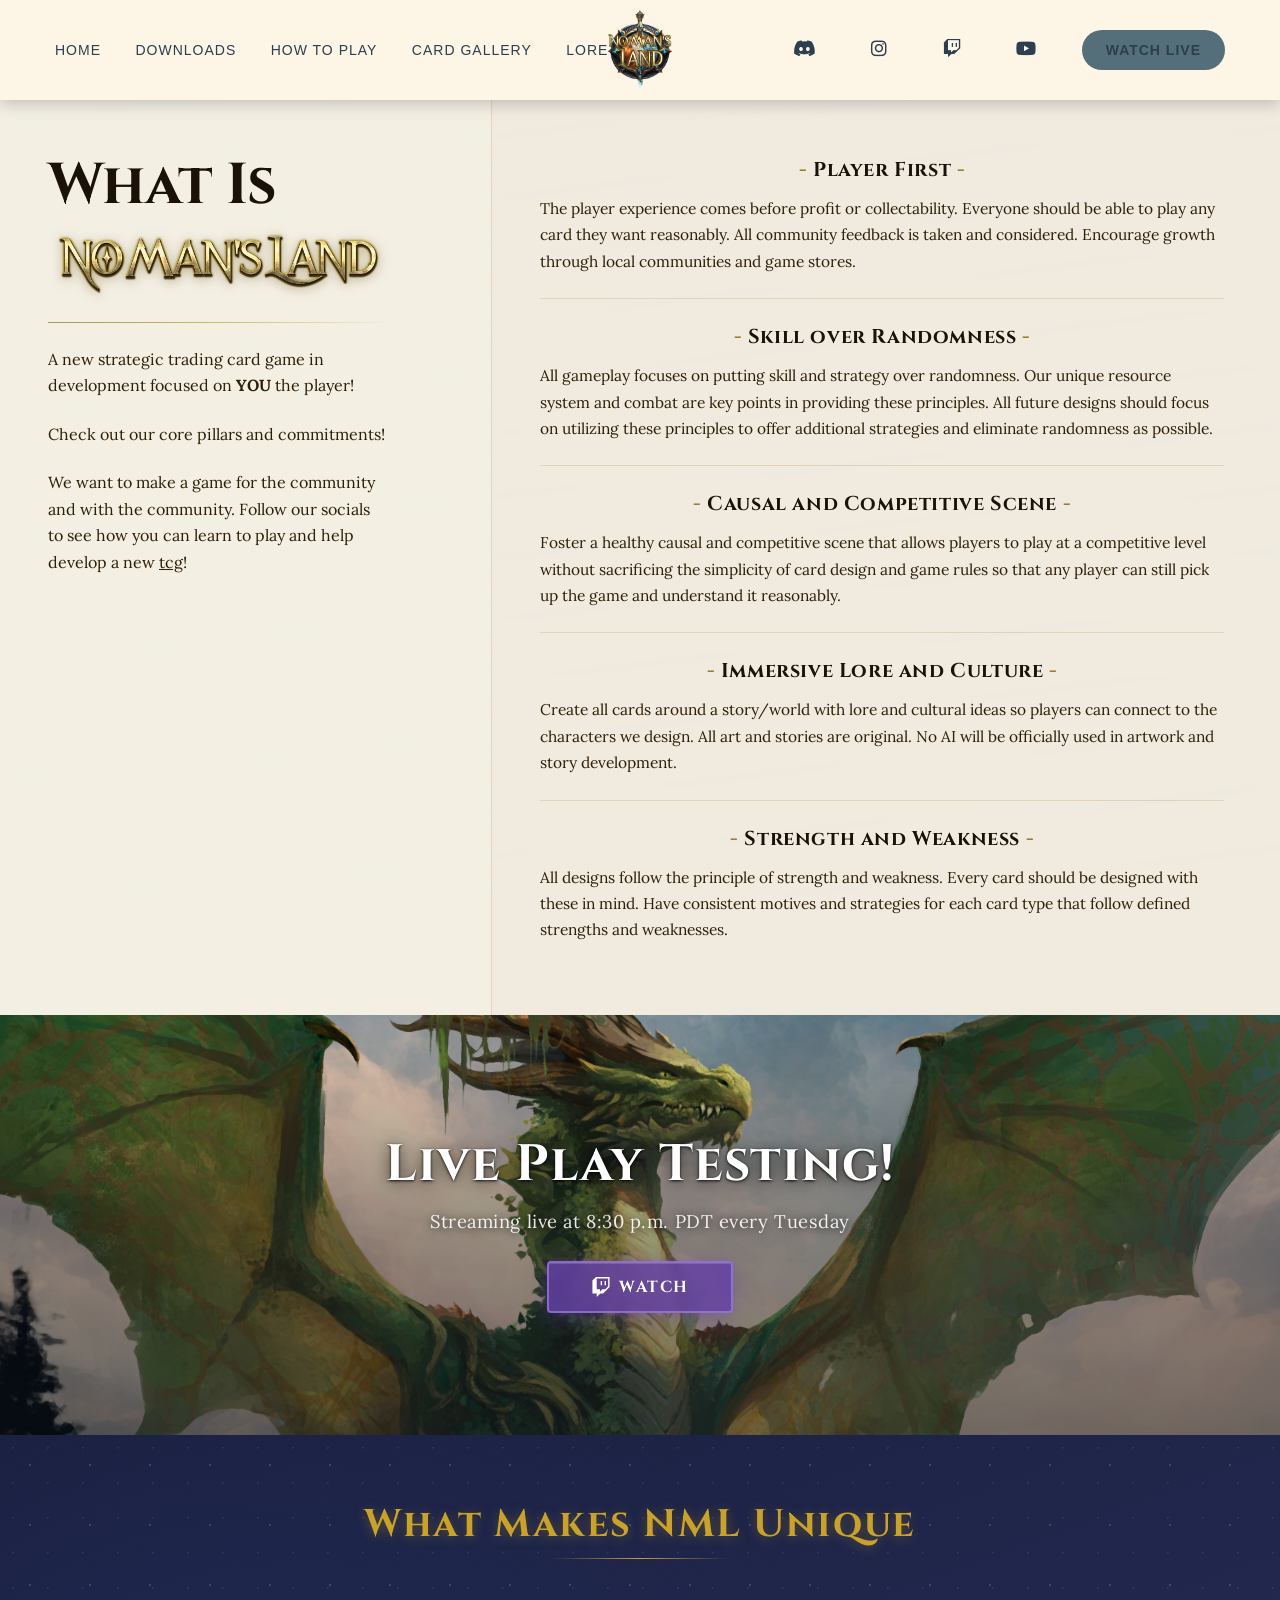
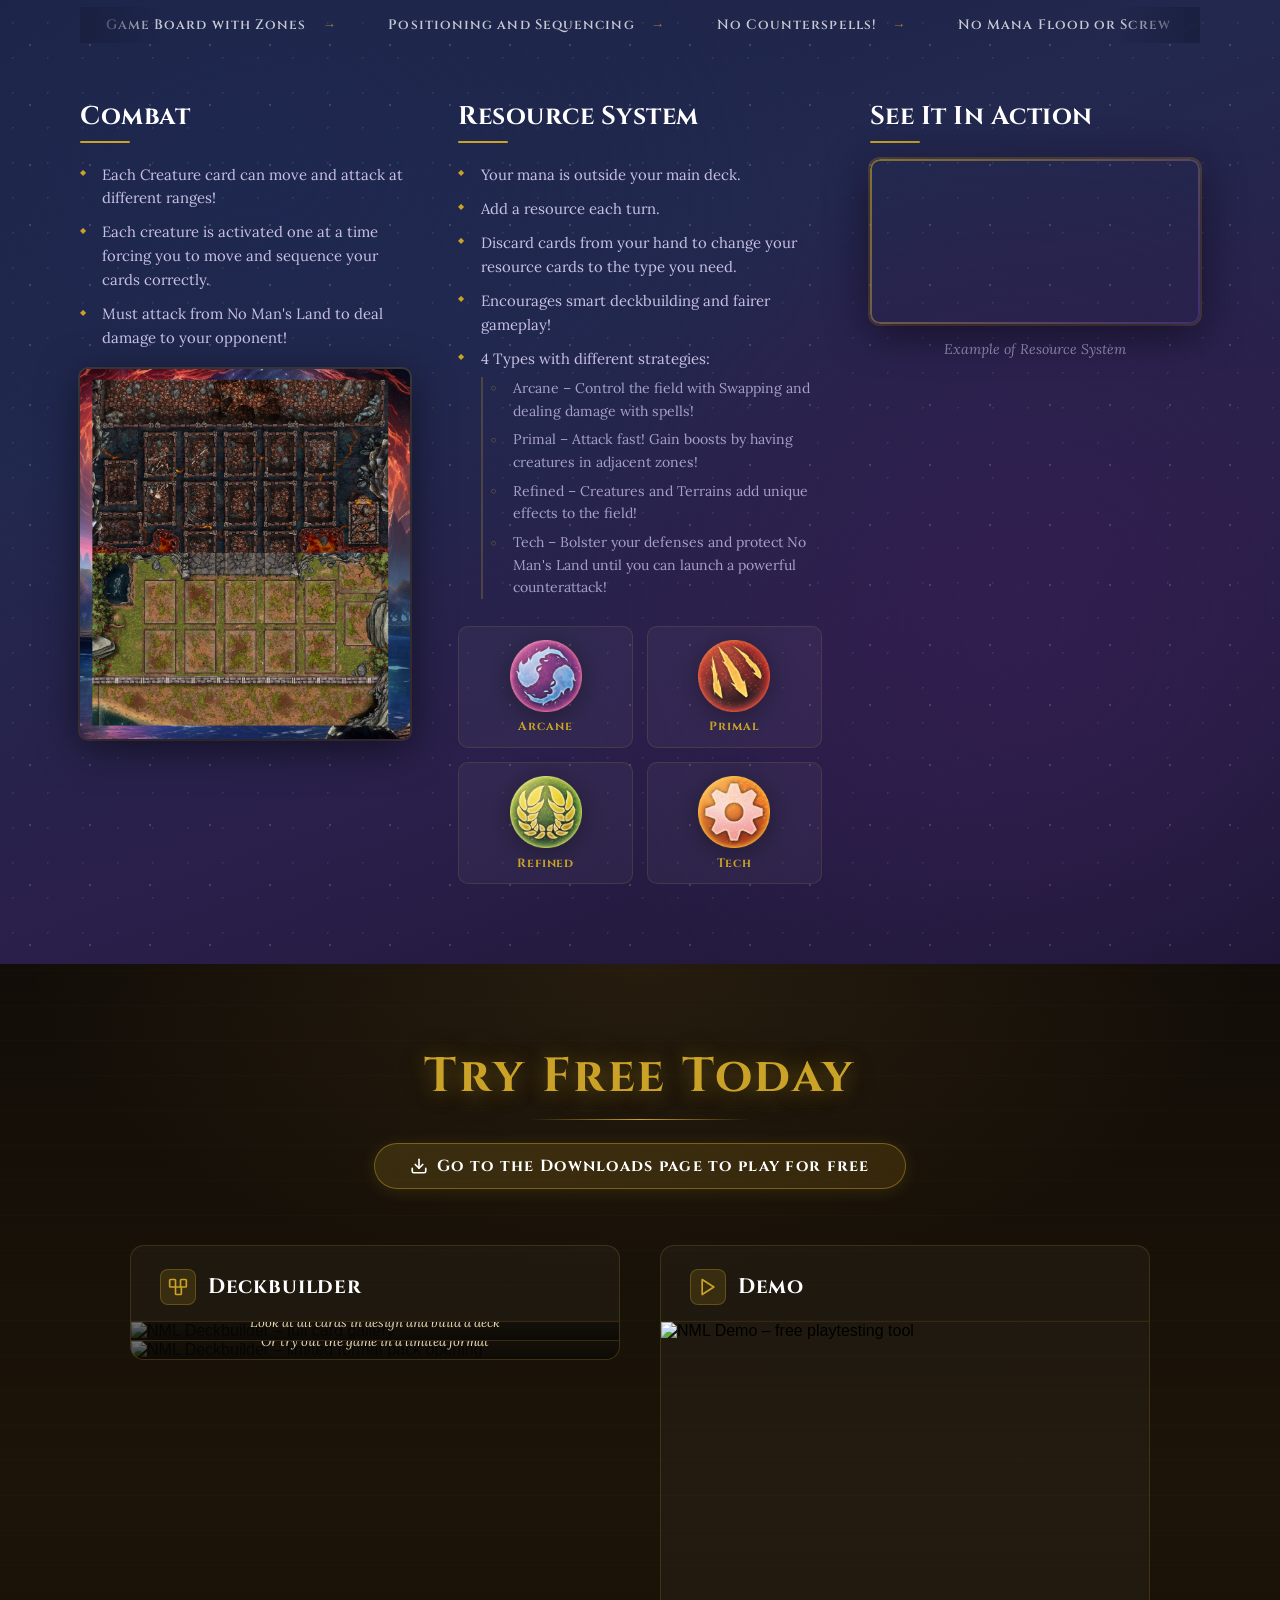
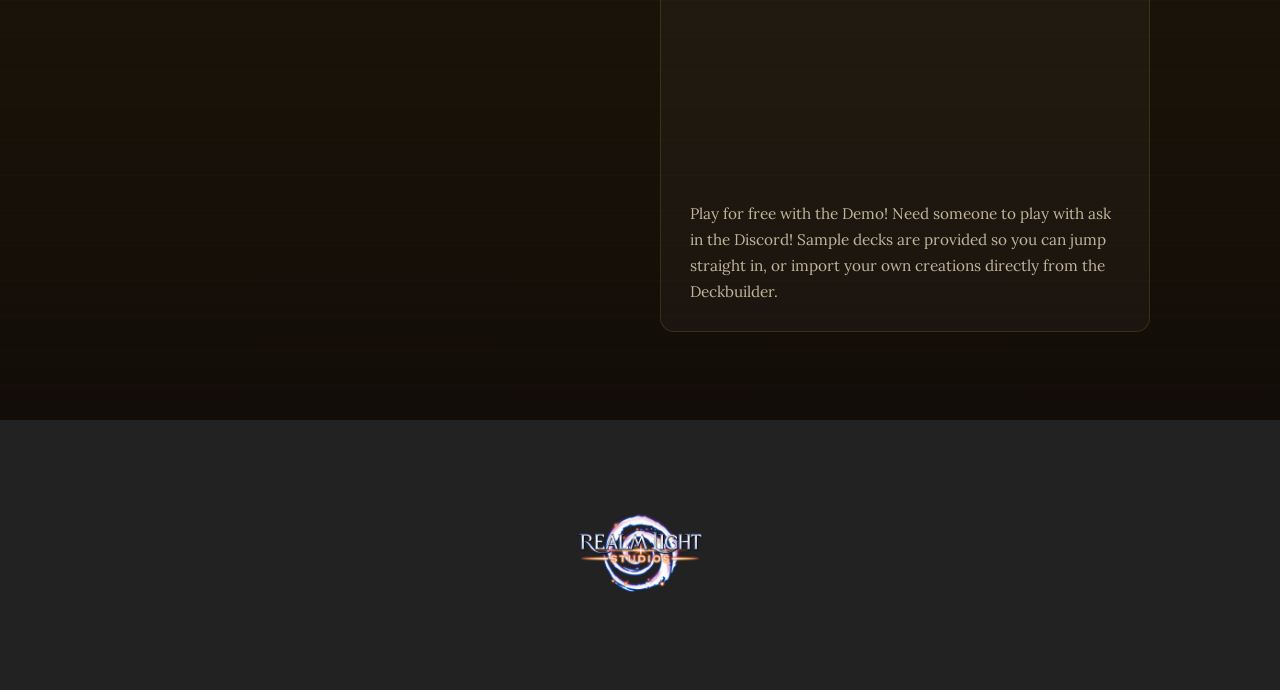
==== commit 83243ff6: "Fixed the hamburger menu buttons to be links and correct icons" ====
--- a/index.html
+++ b/index.html
@@ -752,10 +752,10 @@
 
                 <div class="mobile-footer">
                     <div class="social-row">
-                        <i class="fa-brands fa-facebook"></i>
-                        <i class="fa-brands fa-instagram"></i>
-                        <i class="fa-brands fa-twitter"></i>
-                        <i class="fa-brands fa-twitch"></i>
+                        <a href="https://discord.gg/ymBTwPd3w2" target="_blank" rel="noopener" aria-label="Discord"><i class="fa-brands fa-discord"></i></a>
+                        <a href="https://www.instagram.com/nomanslandtcg/" target="_blank" rel="noopener" aria-label="Instagram"><i class="fa-brands fa-instagram"></i></a>
+                        <a href="https://www.twitch.tv/nomanslandtcg" target="_blank" rel="noopener" aria-label="Twitch"><i class="fa-brands fa-twitch"></i></a>
+                        <a href="https://www.youtube.com/@NoMansLandTCG" target="_blank" rel="noopener" aria-label="YouTube"><i class="fa-brands fa-youtube"></i></a>
                     </div>
                     <a class="watch-live-btn" href="https://www.twitch.tv/nomanslandtcg" target="_blank" rel="noopener">WATCH LIVE</a>
                 </div>
--- a/style.css
+++ b/style.css
@@ -334,7 +334,7 @@
     .mobile-footer {
     margin-top: auto;
     text-align: center;
-    padding-bottom: 40px;
+    padding-bottom: 100px;
     }
 
     .social-row {
@@ -343,6 +343,7 @@
     }
 
     .social-row i {
+        color: #2c3e50;
         margin: 0 15px;
     }
 }
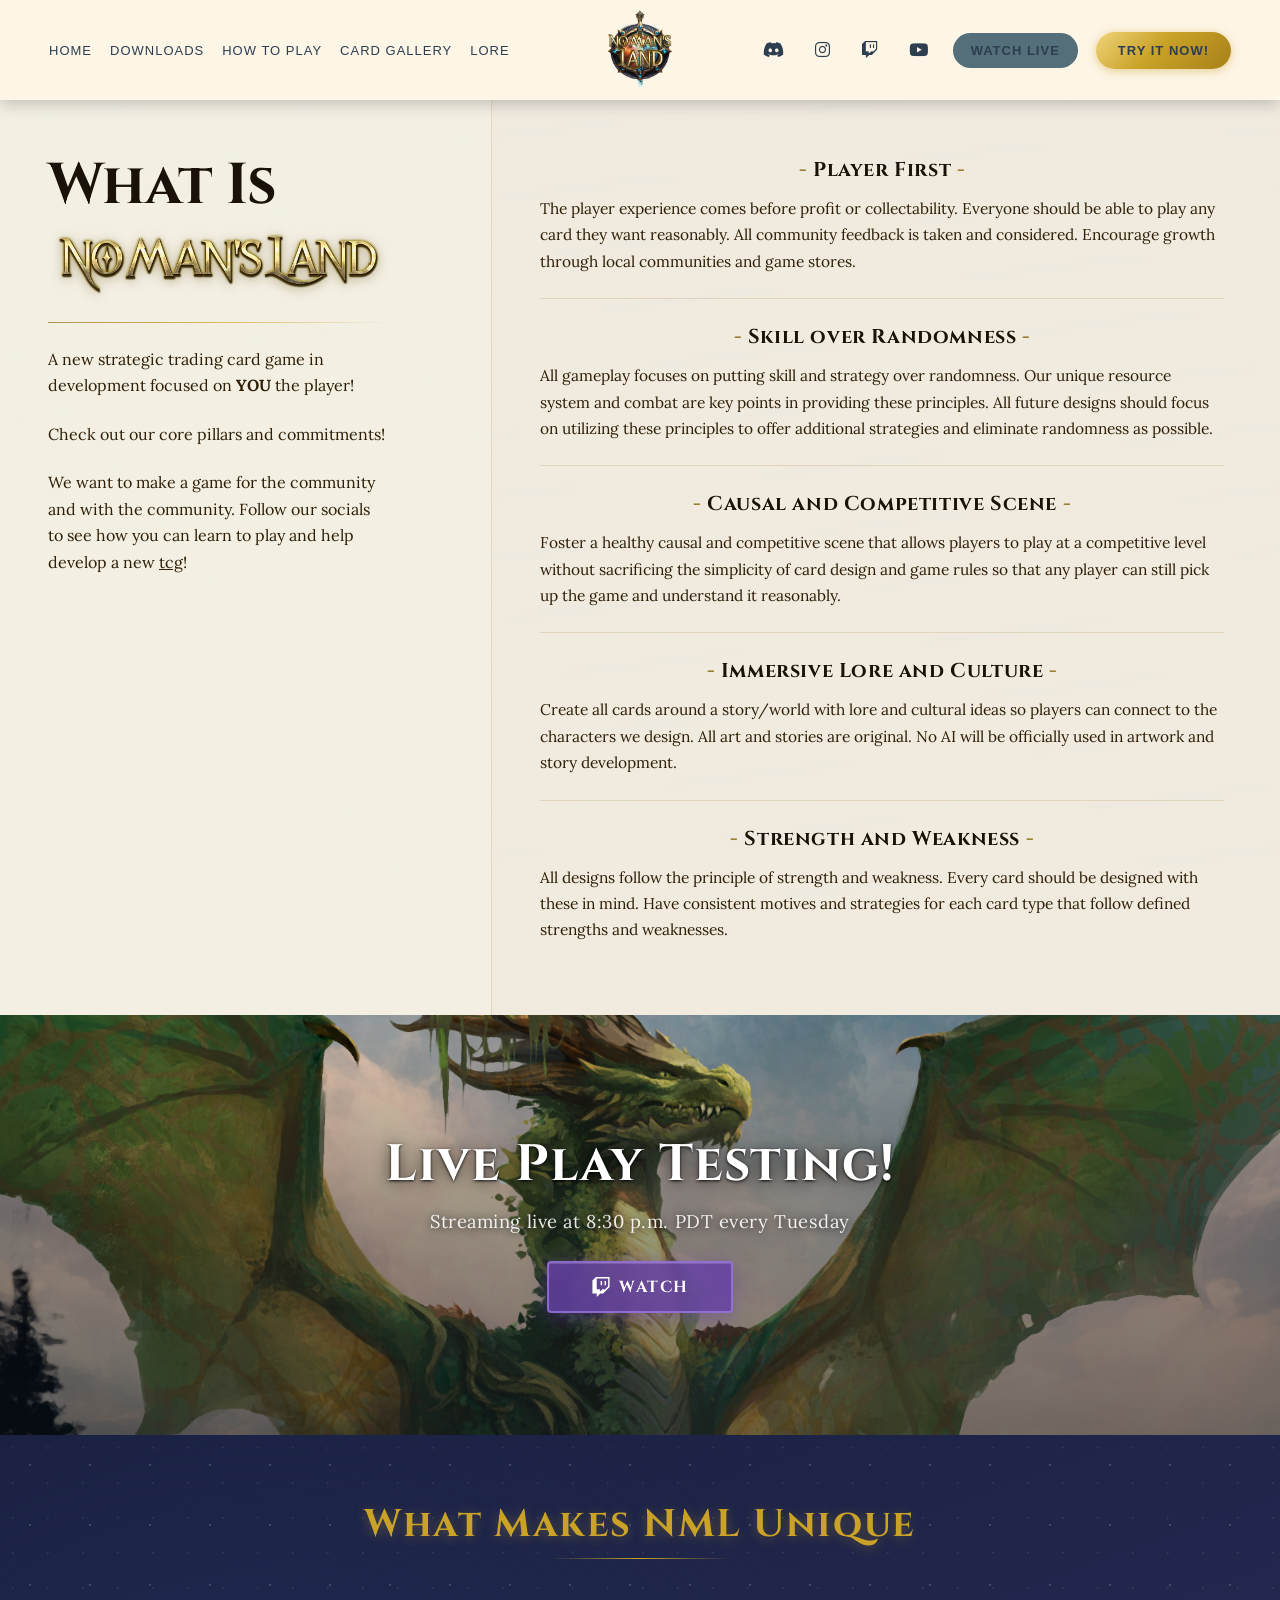
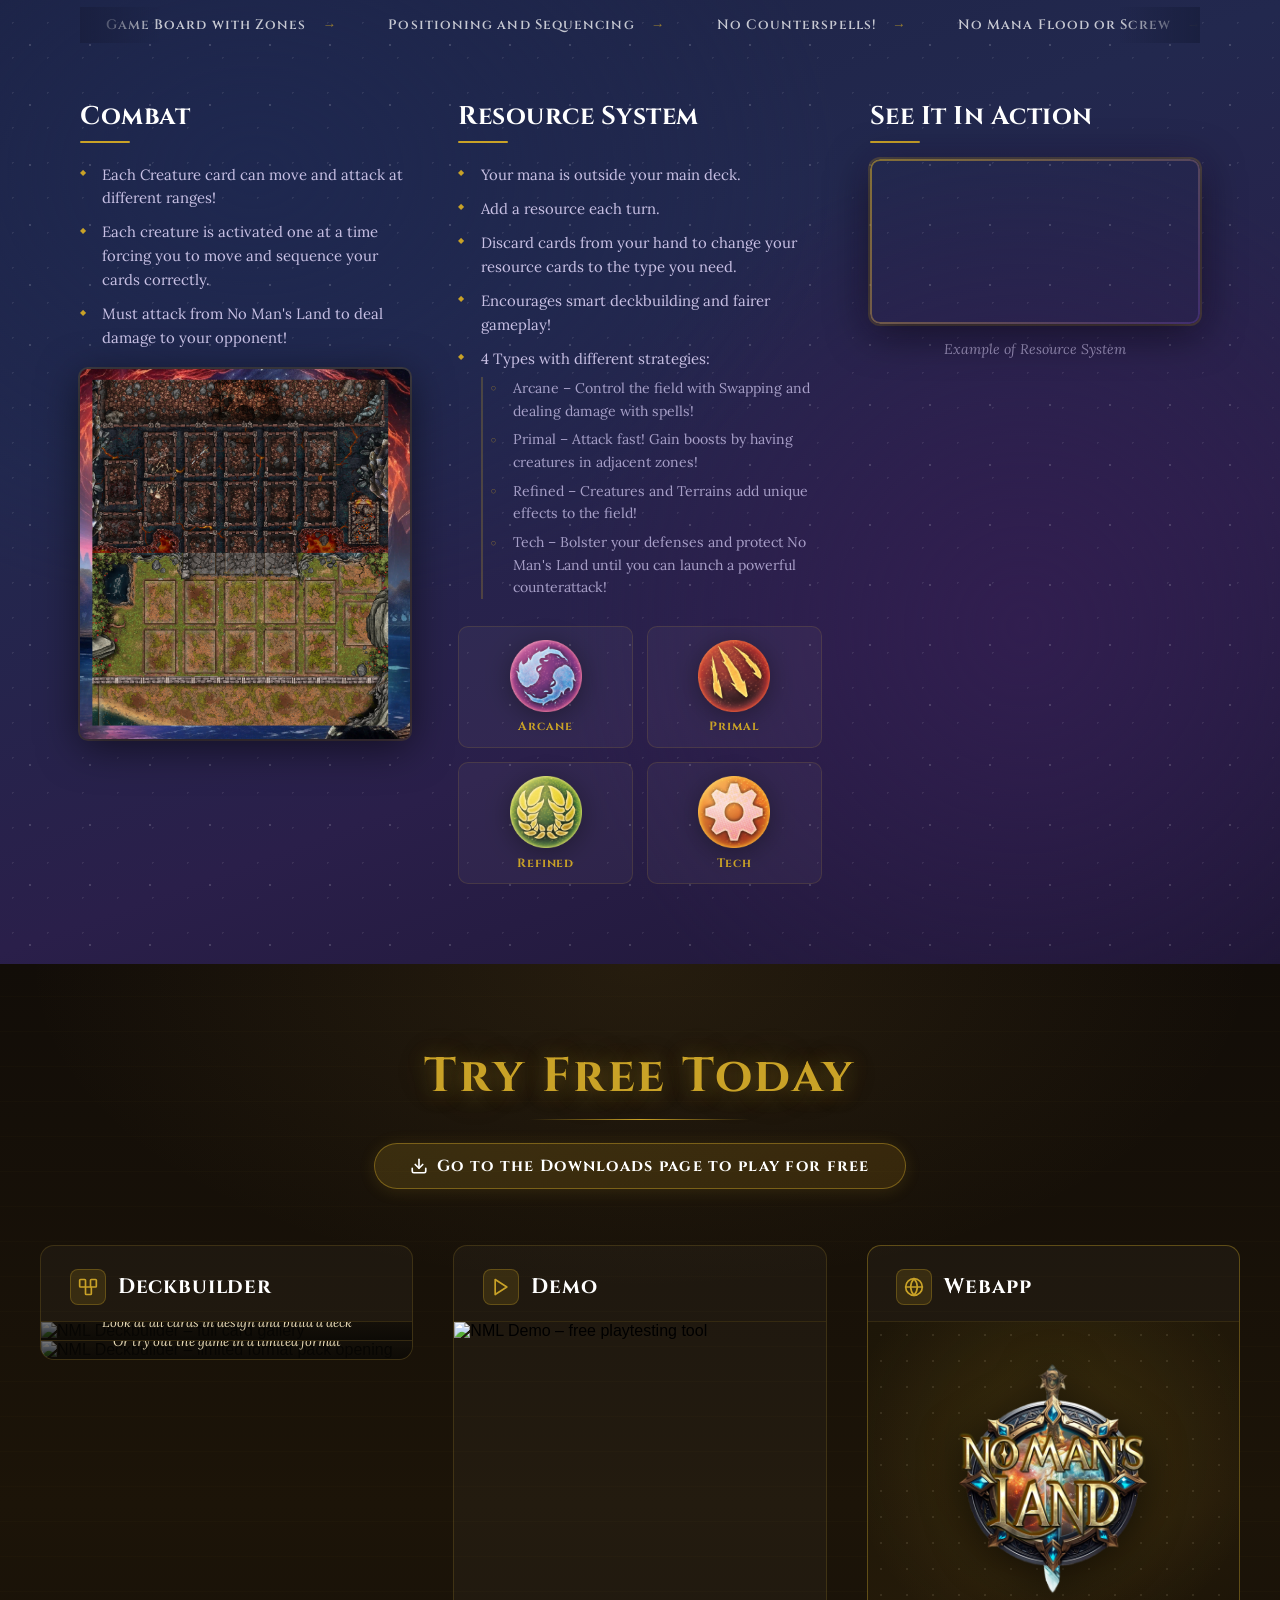
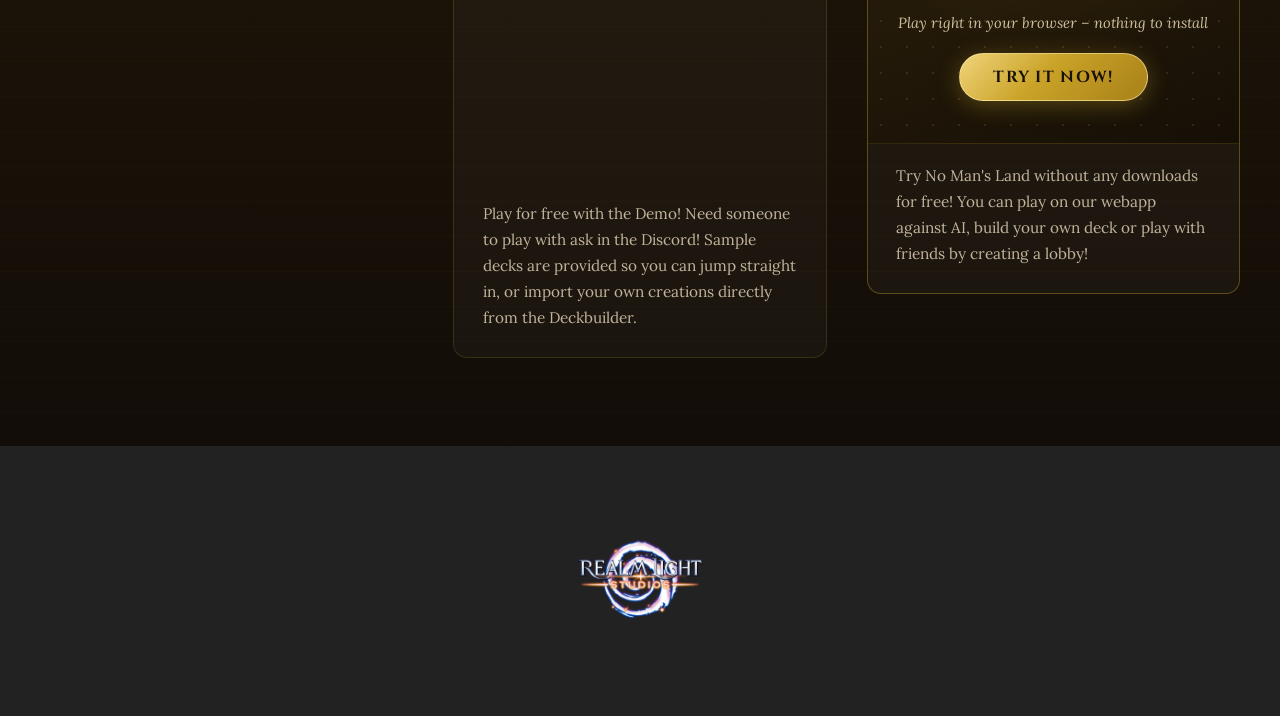
==== commit 90cd443b: "Add "Try It Now!" CTA and Webapp card linking to play.nomanslandtcg.com - Gold CTA button in the ban" ====
--- a/index.html
+++ b/index.html
@@ -552,7 +552,7 @@
             .try-free-inner {
                 position: relative;
                 z-index: 1;
-                max-width: 1100px;
+                max-width: 1400px;
                 margin: 0 auto;
                 padding: 0 2.5rem;
             }
@@ -611,10 +611,10 @@
                 flex-shrink: 0;
             }
  
-            /* Two-column cards */
+            /* Three-column cards */
             .try-free-grid {
                 display: grid;
-                grid-template-columns: 1fr 1fr;
+                grid-template-columns: 1fr 1fr 1fr;
                 gap: 2.5rem;
                 align-items: start;
             }
@@ -709,6 +709,81 @@
                 margin: 0;
             }
  
+            /* ── Webapp card ── */
+            .webapp-card {
+                border-color: rgba(201,162,39,0.38);
+            }
+
+            .webapp-hero {
+                position: relative;
+                display: flex;
+                flex-direction: column;
+                align-items: center;
+                justify-content: center;
+                gap: 1rem;
+                padding: 2.6rem 1.5rem;
+                text-align: center;
+                background:
+                    radial-gradient(ellipse 80% 70% at 50% 30%, rgba(201,162,39,0.16) 0%, transparent 70%),
+                    linear-gradient(160deg, #1d1608 0%, #241a09 55%, #150f06 100%);
+                border-bottom: 1px solid rgba(201,162,39,0.12);
+                overflow: hidden;
+            }
+            .webapp-hero::before {
+                content: '';
+                position: absolute;
+                inset: 0;
+                background-image: radial-gradient(circle, rgba(255,240,200,0.10) 1px, transparent 1px);
+                background-size: 26px 26px;
+                pointer-events: none;
+            }
+
+            .webapp-hero-logo {
+                position: relative;
+                width: 100%;
+                max-width: 190px;
+                height: auto;
+                filter: drop-shadow(0 6px 20px rgba(0,0,0,0.6));
+            }
+
+            .webapp-hero-sub {
+                position: relative;
+                font-family: 'Lora', Georgia, serif;
+                font-size: 0.92rem;
+                font-style: italic;
+                color: rgba(255,240,200,0.78);
+            }
+
+            .webapp-play-btn {
+                position: relative;
+                display: inline-flex;
+                align-items: center;
+                gap: 0.55rem;
+                margin-top: 0.3rem;
+                padding: 0.75rem 2.1rem;
+                font-family: 'Cinzel', serif;
+                font-size: 1rem;
+                font-weight: 700;
+                letter-spacing: 0.08em;
+                text-transform: uppercase;
+                text-decoration: none;
+                color: #1a1209;
+                background: linear-gradient(135deg, #f0d47a 0%, #c9a227 45%, #a8811a 100%);
+                border: 1px solid rgba(255,235,170,0.6);
+                border-radius: 40px;
+                box-shadow: 0 4px 22px rgba(201,162,39,0.35);
+                transition: transform 0.2s ease, box-shadow 0.25s ease, filter 0.25s ease;
+            }
+            .webapp-play-btn:hover {
+                transform: translateY(-2px);
+                filter: brightness(1.08);
+                box-shadow: 0 8px 30px rgba(201,162,39,0.55);
+            }
+            .webapp-play-btn:active { transform: translateY(0); }
+
+            @media (max-width: 1150px) {
+                .try-free-grid { grid-template-columns: 1fr 1fr; }
+            }
             @media (max-width: 820px) {
                 .try-free-grid { grid-template-columns: 1fr; }
             }
@@ -735,6 +810,7 @@
                     <a href="https://www.twitch.tv/nomanslandtcg" target="_blank" rel="noopener" aria-label="Twitch"><i class="fa-brands fa-twitch"></i></a>
                     <a href="https://www.youtube.com/@NoMansLandTCG" target="_blank" rel="noopener" aria-label="YouTube"><i class="fa-brands fa-youtube"></i></a>
                     <a class="watch-live-btn" href="https://www.twitch.tv/nomanslandtcg" target="_blank" rel="noopener">WATCH LIVE</a>
+                    <a class="try-now-btn" href="https://play.nomanslandtcg.com">Try It Now!</a>
                 </div>
             </nav>
             <div class="hamburger" onclick="toggleMenu()">
@@ -757,6 +833,7 @@
                         <a href="https://www.twitch.tv/nomanslandtcg" target="_blank" rel="noopener" aria-label="Twitch"><i class="fa-brands fa-twitch"></i></a>
                         <a href="https://www.youtube.com/@NoMansLandTCG" target="_blank" rel="noopener" aria-label="YouTube"><i class="fa-brands fa-youtube"></i></a>
                     </div>
+                    <a class="try-now-btn" href="https://play.nomanslandtcg.com">Try It Now!</a>
                     <a class="watch-live-btn" href="https://www.twitch.tv/nomanslandtcg" target="_blank" rel="noopener">WATCH LIVE</a>
                 </div>
             </div>
@@ -993,7 +1070,29 @@
                             <p>Play for free with the Demo! Need someone to play with ask in the Discord! Sample decks are provided so you can jump straight in, or import your own creations directly from the Deckbuilder.</p>
                         </div>
                     </div>
- 
+
+                    <!-- Webapp card -->
+                    <div class="tool-card webapp-card">
+                        <div class="tool-card-header">
+                            <div class="tool-card-icon">
+                                <svg width="20" height="20" viewBox="0 0 24 24" fill="none" stroke="#c9a227" stroke-width="2" stroke-linecap="round" stroke-linejoin="round">
+                                    <circle cx="12" cy="12" r="10"/>
+                                    <line x1="2" y1="12" x2="22" y2="12"/>
+                                    <path d="M12 2a15.3 15.3 0 0 1 4 10 15.3 15.3 0 0 1-4 10 15.3 15.3 0 0 1-4-10 15.3 15.3 0 0 1 4-10z"/>
+                                </svg>
+                            </div>
+                            <span class="tool-card-title">Webapp</span>
+                        </div>
+                        <div class="webapp-hero">
+                            <img src="Assets/NML_Final_Logo.png" alt="No Man's Land" class="webapp-hero-logo" />
+                            <span class="webapp-hero-sub">Play right in your browser &ndash; nothing to install</span>
+                            <a href="https://play.nomanslandtcg.com" class="webapp-play-btn">Try It Now!</a>
+                        </div>
+                        <div class="tool-card-body">
+                            <p>Try No Man's Land without any downloads for free! You can play on our webapp against AI, build your own deck or play with friends by creating a lobby!</p>
+                        </div>
+                    </div>
+
                 </div>
             </div>
         </section>
--- a/style.css
+++ b/style.css
@@ -218,6 +218,12 @@
     height: 100px;
 }
 
+.nav-section {
+    display: flex;
+    align-items: center;
+    flex-wrap: nowrap;
+}
+
 /* Style the text links */
 .nav-section a {
     text-decoration: none;
@@ -227,6 +233,7 @@
     margin: 0 15px;
     text-transform: uppercase;
     letter-spacing: 1px;
+    white-space: nowrap;
 }
 
 /* The Logo */
@@ -265,12 +272,78 @@
     cursor: pointer;
     margin-left: 20px;
 }
+/* The "Try It Now!" call to action */
+.try-now-btn {
+    display: inline-flex;
+    align-items: center;
+    justify-content: center;
+    text-decoration: none;
+    color: #1a1209;
+    background: linear-gradient(135deg, #f0d47a 0%, #c9a227 45%, #a8811a 100%);
+    border: none;
+    padding: 14px 30px;
+    border-radius: 25px;
+    font-size: 16px;
+    font-weight: bold;
+    letter-spacing: 0.5px;
+    text-transform: uppercase;
+    white-space: nowrap;
+    cursor: pointer;
+    margin-left: 16px;
+    box-shadow: 0 2px 10px rgba(201, 162, 39, 0.45);
+    transition: transform 0.2s ease, box-shadow 0.25s ease, filter 0.25s ease;
+    animation: try-now-pulse 2.6s ease-in-out infinite;
+}
+
+.try-now-btn:hover {
+    transform: translateY(-2px);
+    filter: brightness(1.08);
+    box-shadow: 0 6px 20px rgba(201, 162, 39, 0.6);
+    animation: none;
+}
+
+.try-now-btn:active {
+    transform: translateY(0);
+}
+
+@keyframes try-now-pulse {
+    0%, 100% { box-shadow: 0 2px 10px rgba(201, 162, 39, 0.45); }
+    50%      { box-shadow: 0 2px 10px rgba(201, 162, 39, 0.45), 0 0 18px rgba(201, 162, 39, 0.7); }
+}
+
+@media (prefers-reduced-motion: reduce) {
+    .try-now-btn { animation: none; }
+}
+
 /* Hide hamburger and mobile menu on Desktop */
 .hamburger, .mobile-nav {
     display: none;
 }
 
-@media (max-width: 768px) {
+/* The centred logo is absolutely positioned, so the link rows have to stay
+   clear of it themselves. Tighten spacing on narrower desktops so the nav
+   still fits alongside both the "Watch Live" and "Try It Now" buttons. */
+@media (min-width: 1151px) and (max-width: 1400px) {
+    .nav-section a {
+        font-size: 13px;
+        margin: 0 9px;
+    }
+    .nav-right i {
+        font-size: 17px;
+        margin: 0 6px;
+    }
+    .watch-live-btn {
+        padding: 10px 18px;
+        margin-left: 12px;
+    }
+    .try-now-btn {
+        padding: 11px 22px;
+        font-size: 14px;
+        margin-left: 12px;
+    }
+}
+
+@media (max-width: 1150px) {
     /* Show the hamburger */
     .hamburger {
         display: flex;
@@ -346,4 +419,11 @@
         color: #2c3e50;
         margin: 0 15px;
     }
+
+    /* CTA in the mobile drawer, above "Watch Live" */
+    .mobile-footer .try-now-btn {
+        margin: 0 0 16px 0;
+        padding: 16px 44px;
+        font-size: 20px;
+    }
 }
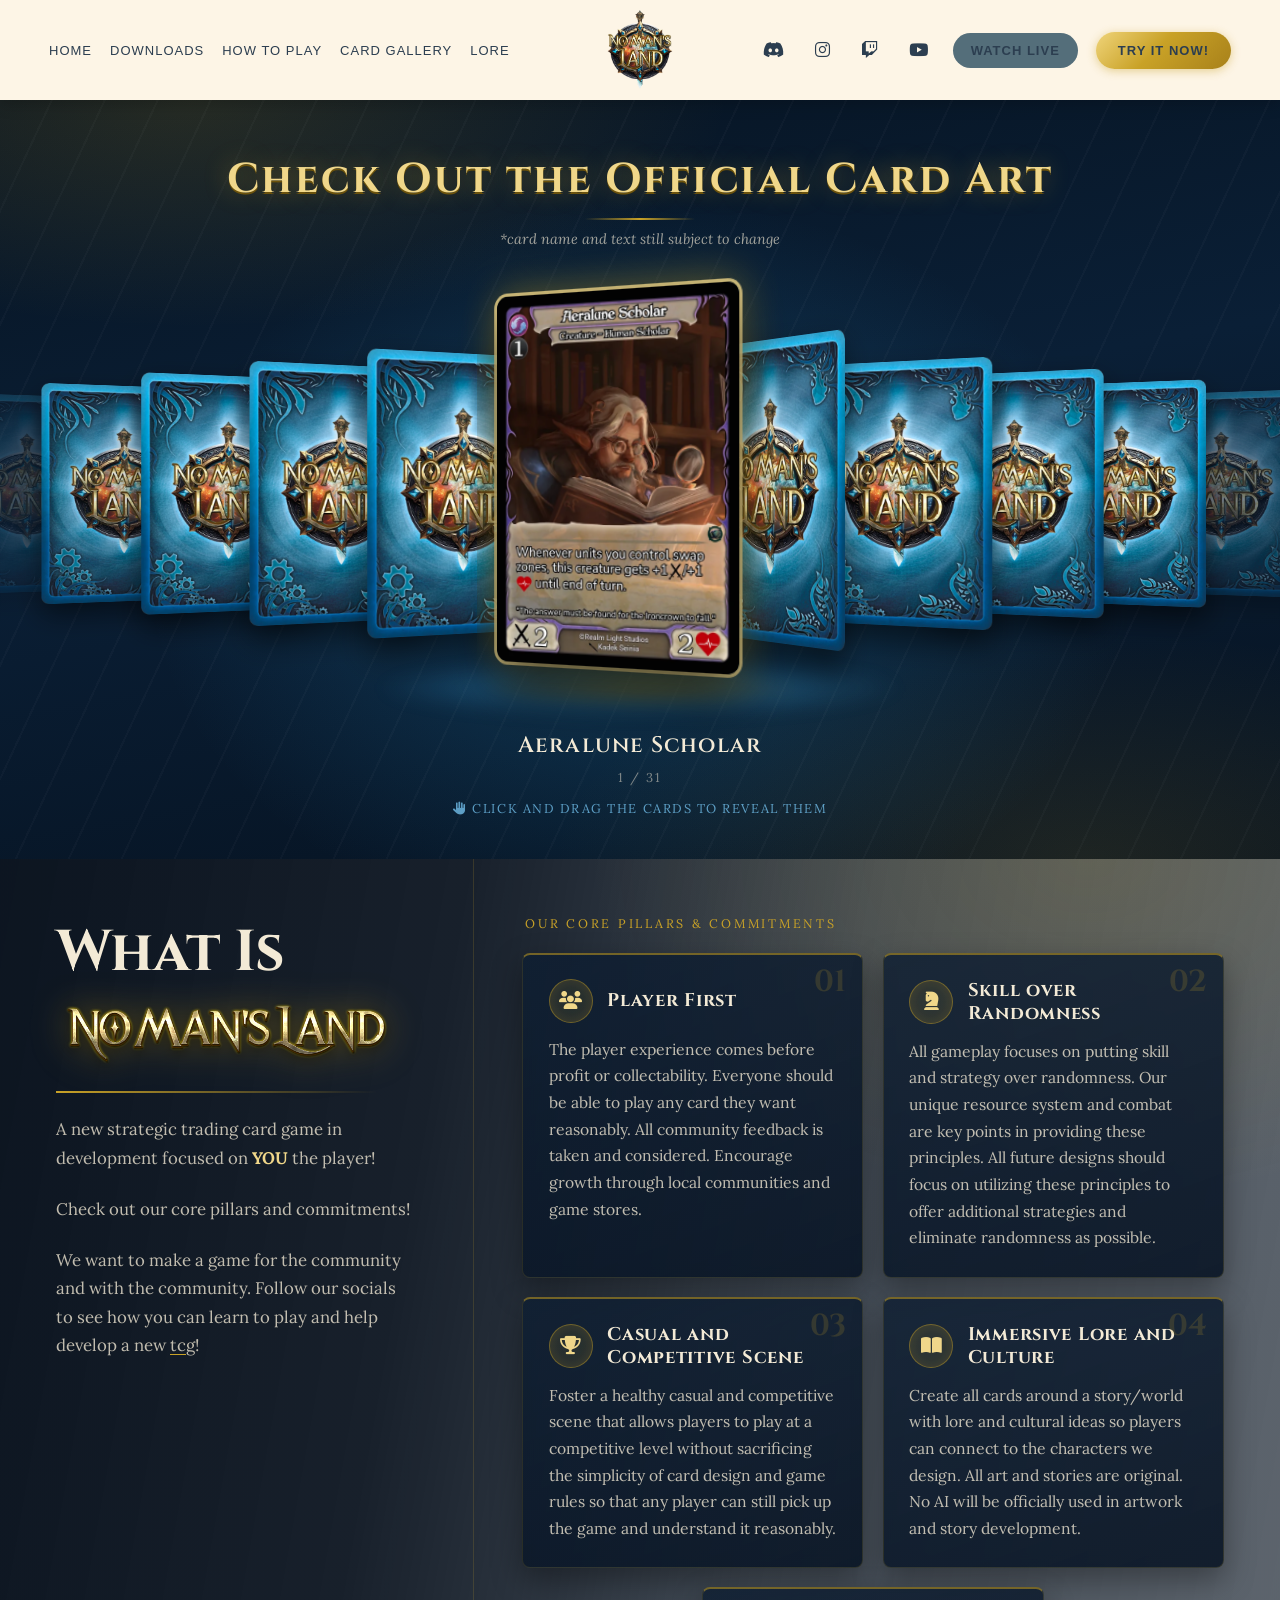
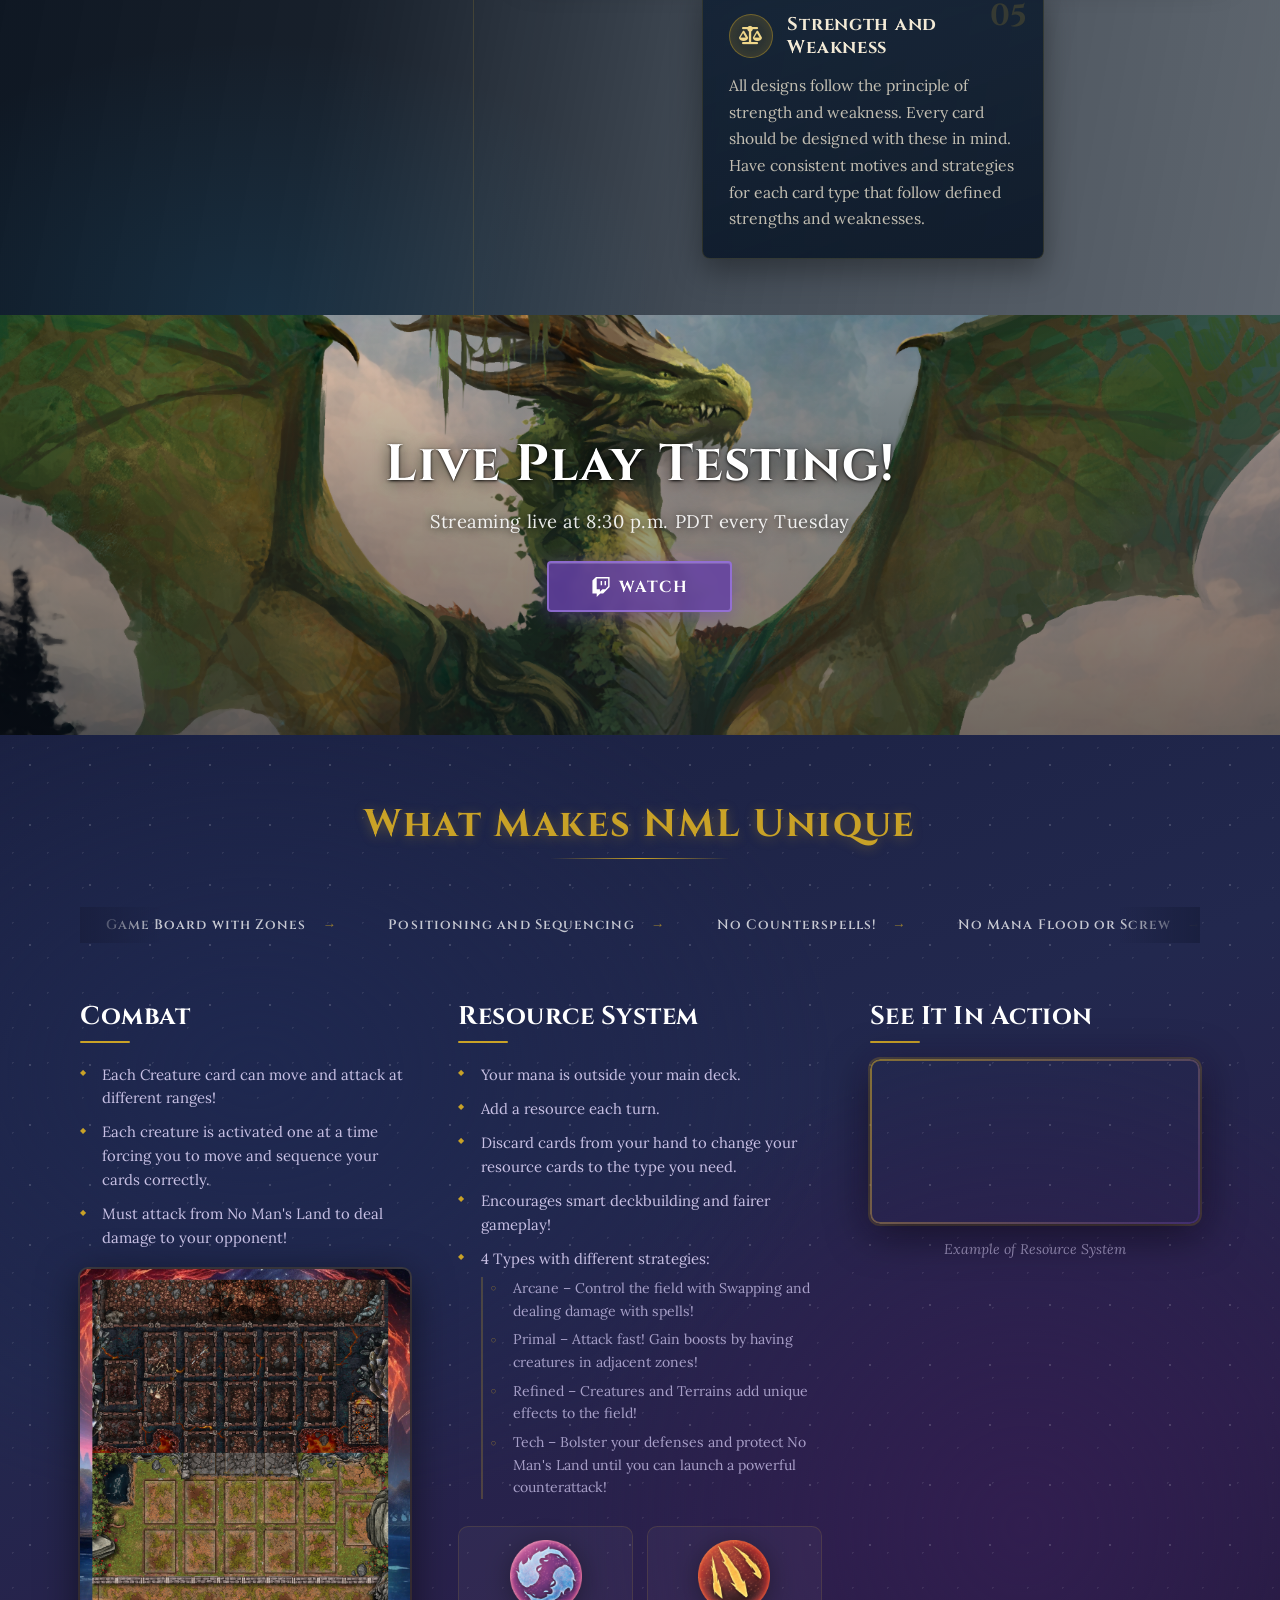
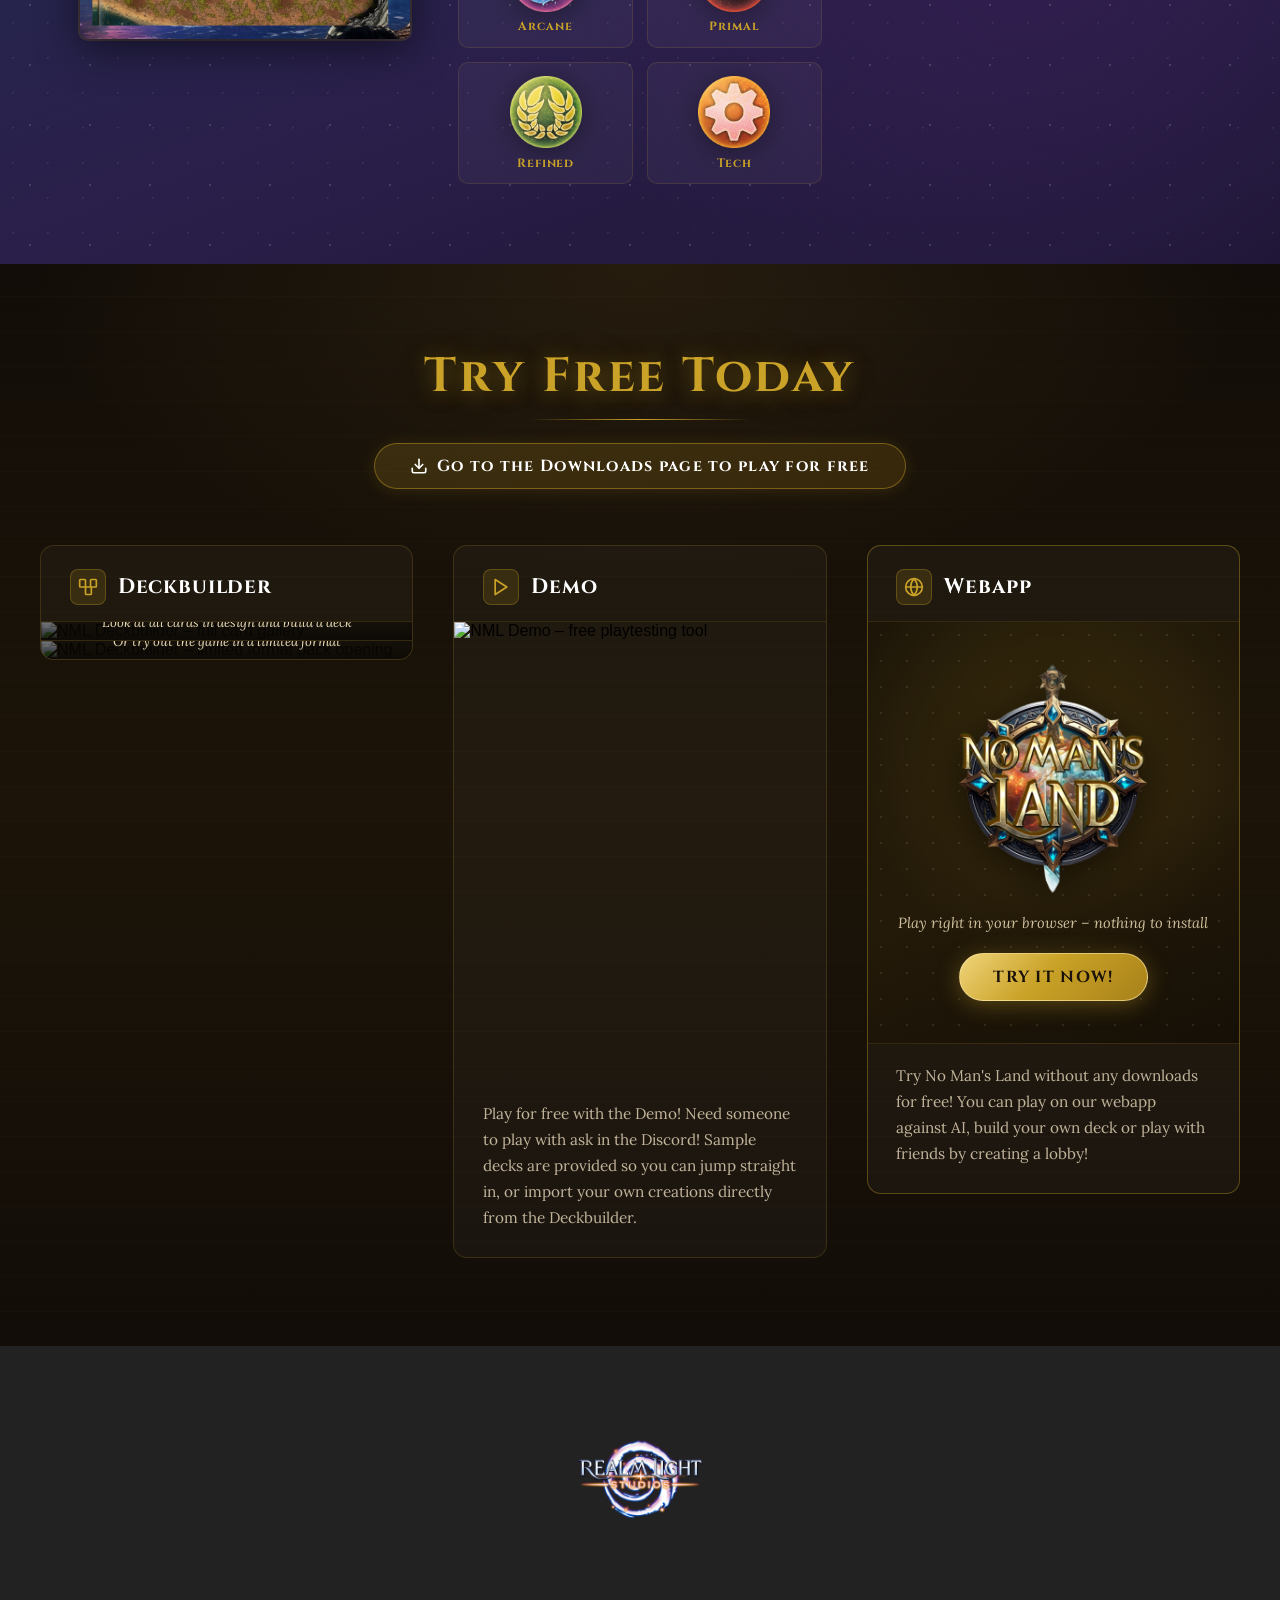
==== commit bc7e9eb7: "Add card art showcase hero and restyle the What Is section - New "Check Out the Official Card Art" s" ====
--- a/index.html
+++ b/index.html
@@ -14,40 +14,38 @@
             :root {
                 --gold:      #c9a227;
                 --gold-dark: #8a6d10;
+                --gold-light:#f0d78a;
                 --text-dark: #1a1209;
                 --text-mid:  #2e1f06;
-                --overlay:   rgba(240, 230, 210, 0.55);
-                --overlay-l: rgba(245, 238, 220, 0.65);
+                --cream:     #f3ead6;
+                --cream-dim: rgba(243, 234, 214, 0.78);
             }
 
             .what-is-section {
-                margin-top: 100px;
+                position: relative;
+                margin-top: 0;
                 display: grid;
-                grid-template-columns: 1fr 1.6fr;
+                grid-template-columns: minmax(300px, 1fr) 1.7fr;
+                color: var(--cream);
                 background-image:
-                    /*radial-gradient(ellipse 60% 55% at 78% 10%, rgba(255,245,200,0.55) 0%, transparent 65%),
-                    radial-gradient(ellipse 80% 70% at 50% 60%, rgba(140,185,120,0.35) 0%, transparent 70%),
-                    radial-gradient(ellipse 60% 80% at 10% 90%, rgba(60,90,50,0.45) 0%, transparent 60%),
-                    linear-gradient(160deg, #d6e8c2 0%, #b8d4a0 25%, #8fb87a 50%, #7aa06a 75%, #5c7d50 100%);*/
-                    url("Assets/Cave jungle.png")
-            }
-
-            /* waterfall streaks overlay */
+                    linear-gradient(100deg,
+                        rgba(5, 14, 26, 0.97) 0%,
+                        rgba(5, 14, 26, 0.92) 32%,
+                        rgba(6, 18, 32, 0.74) 60%,
+                        rgba(6, 18, 32, 0.62) 100%),
+                    url("Assets/Cave jungle.png");
+                background-size: cover;
+                background-position: center;
+            }
+
+            /* soft gold light bleeding in from the top-right */
             .what-is-section::before {
                 content: '';
                 position: absolute;
                 inset: 0;
                 background:
-                    repeating-linear-gradient(
-                        170deg,
-                        transparent 0px, transparent 28px,
-                        rgba(200,230,255,0.07) 29px, rgba(200,230,255,0.07) 32px
-                    ),
-                    repeating-linear-gradient(
-                        175deg,
-                        transparent 0px, transparent 55px,
-                        rgba(180,220,255,0.05) 56px, rgba(180,220,255,0.05) 60px
-                    );
+                    radial-gradient(ellipse 60% 50% at 85% 0%, rgba(201, 162, 39, 0.16) 0%, transparent 65%),
+                    radial-gradient(ellipse 50% 40% at 20% 100%, rgba(40, 150, 210, 0.14) 0%, transparent 65%);
                 pointer-events: none;
                 z-index: 0;
             }
@@ -60,21 +58,19 @@
 
             /* ── LEFT PANEL ── */
             .what-is-left {
-                padding: 3.5rem 2.5rem 3rem 3rem;
+                padding: 4rem 2.5rem 3.5rem 3.5rem;
                 display: flex;
                 flex-direction: column;
                 justify-content: flex-start;
                 gap: 1.4rem;
-                background: var(--overlay-l);
-                backdrop-filter: blur(2px);
-                border-right: 1px solid rgba(180,150,80,0.25);
+                border-right: 1px solid rgba(201, 162, 39, 0.18);
             }
 
             .what-is-heading {
                 font-family: 'Cinzel', serif;
                 font-weight: 700;
                 font-size: clamp(2.4rem, 5vw, 3.6rem);
-                color: var(--text-dark);
+                color: var(--cream);
                 line-height: 1.05;
                 letter-spacing: -0.01em;
             }
@@ -83,72 +79,137 @@
                 display: block;
                 width: 100%;
                 max-width: 340px;
-                margin-top: 0.4rem;
-                mix-blend-mode: multiply;
-                filter: drop-shadow(0 2px 6px rgba(100,70,0,0.35));
+                margin-top: 0.6rem;
+                filter: drop-shadow(0 0 18px rgba(201, 162, 39, 0.45)) drop-shadow(0 3px 6px rgba(0, 0, 0, 0.6));
             }
 
             .what-is-divider {
                 width: 85%;
                 height: 1.5px;
-                background: linear-gradient(90deg, var(--gold-dark), var(--gold), transparent);
-                opacity: 0.7;
+                background: linear-gradient(90deg, var(--gold), rgba(201,162,39,0.5), transparent);
                 border: none;
                 margin: 0;
             }
 
             .what-is-left p {
                 font-family: 'Lora', Georgia, serif;
-                font-size: 1rem;
-                line-height: 1.65;
-                color: var(--text-mid);
-                max-width: 34ch;
+                font-size: 1.05rem;
+                line-height: 1.7;
+                color: var(--cream-dim);
+                max-width: 36ch;
                 margin: 0;
             }
-
-            /* ── RIGHT PANEL ── */
+            .what-is-left p strong { color: var(--gold-light); }
+            .what-is-left p u { text-decoration-color: var(--gold); text-underline-offset: 3px; }
+
+            /* ── RIGHT PANEL: pillar cards ── */
             .what-is-right {
-                padding: 3rem 3.5rem 3rem 3rem;
-                background: var(--overlay);
-                backdrop-filter: blur(3px);
+                padding: 3.5rem 3.5rem 3.5rem 3rem;
+            }
+
+            .pillars-overline {
+                font-family: 'Lora', Georgia, serif;
+                font-size: 0.78rem;
+                letter-spacing: 0.22em;
+                text-transform: uppercase;
+                color: var(--gold);
+                margin: 0 0 1.4rem 0.2rem;
+            }
+
+            .pillar-grid {
+                display: grid;
+                grid-template-columns: repeat(2, minmax(0, 1fr));
+                gap: 1.2rem;
+            }
+
+            .pillar {
+                position: relative;
+                padding: 1.5rem 1.6rem 1.6rem 1.6rem;
+                background: linear-gradient(160deg, rgba(14, 30, 50, 0.82), rgba(8, 20, 36, 0.88));
+                border: 1px solid rgba(201, 162, 39, 0.16);
+                border-top: 2px solid rgba(201, 162, 39, 0.55);
+                border-radius: 8px;
+                backdrop-filter: blur(6px);
+                -webkit-backdrop-filter: blur(6px);
+                box-shadow: 0 12px 30px rgba(0, 0, 0, 0.35);
+                transition: transform 0.25s ease, border-color 0.25s ease, box-shadow 0.25s ease;
+            }
+            .pillar:hover {
+                transform: translateY(-4px);
+                border-color: rgba(201, 162, 39, 0.4);
+                border-top-color: var(--gold);
+                box-shadow: 0 18px 40px rgba(0, 0, 0, 0.45), 0 0 24px rgba(201, 162, 39, 0.12);
+            }
+            .pillar:last-child {
+                grid-column: 1 / -1;
+                max-width: calc(50% - 0.6rem);
+                justify-self: center;
+            }
+
+            .pillar-head {
                 display: flex;
-                flex-direction: column;
-                gap: 0;
-            }
-
-            .pillar {
-                padding: 1.5rem 0;
-                border-bottom: 1px solid rgba(160,120,40,0.2);
-            }
-            .pillar:first-child { padding-top: 0.5rem; }
-            .pillar:last-child  { border-bottom: none; }
+                align-items: center;
+                gap: 0.9rem;
+                margin-bottom: 0.8rem;
+            }
+            .pillar-icon {
+                flex: 0 0 auto;
+                width: 44px;
+                height: 44px;
+                display: grid;
+                place-items: center;
+                border-radius: 50%;
+                color: var(--gold-light);
+                font-size: 1.15rem;
+                background: rgba(201, 162, 39, 0.12);
+                border: 1px solid rgba(201, 162, 39, 0.45);
+                box-shadow: inset 0 0 12px rgba(201, 162, 39, 0.15);
+            }
+            .pillar-num {
+                position: absolute;
+                top: 0.75rem;
+                right: 1rem;
+                font-family: 'Cinzel', serif;
+                font-weight: 700;
+                font-size: 1.9rem;
+                line-height: 1;
+                color: rgba(201, 162, 39, 0.18);
+                pointer-events: none;
+            }
 
             .pillar-title {
                 font-family: 'Cinzel', serif;
-                font-size: clamp(1rem, 2.2vw, 1.25rem);
+                font-size: clamp(1rem, 1.6vw, 1.15rem);
                 font-weight: 700;
-                color: var(--text-dark);
-                text-align: center;
-                letter-spacing: 0.03em;
-                margin-bottom: 0.75rem;
-            }
-            .pillar-title::before { content: '- '; color: var(--gold-dark); }
-            .pillar-title::after  { content: ' -'; color: var(--gold-dark); }
+                color: var(--cream);
+                text-align: left;
+                letter-spacing: 0.04em;
+                margin: 0;
+                line-height: 1.25;
+            }
 
             .pillar p {
                 font-family: 'Lora', Georgia, serif;
-                font-size: 0.97rem;
+                font-size: 0.98rem;
                 line-height: 1.7;
-                color: var(--text-mid);
+                color: var(--cream-dim);
                 margin: 0;
+                max-width: 60ch;
             }
 
             /* ── RESPONSIVE ── */
+            @media (max-width: 1100px) {
+                .what-is-section { grid-template-columns: 1fr; }
+                .what-is-left    { padding: 3rem 2rem 2rem; border-right: none; border-bottom: 1px solid rgba(201,162,39,0.18); }
+                .what-is-right   { padding: 2.5rem 2rem 3rem; }
+            }
             @media (max-width: 768px) {
-                .what-is-section    { grid-template-columns: 1fr; }
-                .what-is-left       { padding: 2.5rem 1.8rem 1.5rem; border-right: none; border-bottom: 1px solid rgba(180,150,80,0.25); }
-                .what-is-right      { padding: 2rem 1.8rem 3rem; }
-                .what-is-logo       { max-width: 260px; }
+                .what-is-left    { padding: 2.5rem 1.5rem 1.8rem; }
+                .what-is-right   { padding: 2rem 1.2rem 2.5rem; }
+                .what-is-logo    { max-width: 260px; }
+                .pillar-grid     { grid-template-columns: 1fr; gap: 1rem; }
+                .pillar:last-child { max-width: none; justify-self: stretch; }
+                .pillar          { padding: 1.3rem 1.2rem 1.4rem; }
             }
 
             /* ── LIVE TCG TESTING BANNER ── */
@@ -787,6 +848,176 @@
             @media (max-width: 820px) {
                 .try-free-grid { grid-template-columns: 1fr; }
             }
+        
+            /* ════════════════════════════════
+               CARD ART SHOWCASE (hero)
+            ════════════════════════════════ */
+            .showcase-section {
+                margin-top: 100px;
+                position: relative;
+                overflow: hidden;
+                padding: 3.2rem 0 2.6rem;
+                color: #f3ead6;
+                text-align: center;
+                background:
+                    radial-gradient(ellipse 55% 70% at 50% 62%, rgba(40, 150, 210, 0.28) 0%, transparent 70%),
+                    radial-gradient(ellipse 70% 50% at 15% 0%,  rgba(201, 162, 39, 0.16) 0%, transparent 60%),
+                    radial-gradient(ellipse 70% 50% at 85% 100%, rgba(201, 162, 39, 0.12) 0%, transparent 60%),
+                    linear-gradient(170deg, #071422 0%, #0a1f36 45%, #061220 100%);
+                user-select: none;
+                -webkit-user-select: none;
+            }
+            .showcase-section::before {
+                content: '';
+                position: absolute;
+                inset: 0;
+                background:
+                    repeating-linear-gradient(115deg, transparent 0 46px, rgba(255,255,255,0.025) 46px 48px);
+                pointer-events: none;
+            }
+            .showcase-heading {
+                position: relative;
+                font-family: 'Cinzel', serif;
+                font-weight: 700;
+                font-size: clamp(1.5rem, 3.4vw, 2.6rem);
+                letter-spacing: 0.06em;
+                color: #f0d78a;
+                text-shadow: 0 2px 0 #6b520c, 0 0 24px rgba(201, 162, 39, 0.45);
+                margin: 0 1rem 0.35rem;
+            }
+            .showcase-heading::after {
+                content: '';
+                display: block;
+                width: 110px;
+                height: 2px;
+                margin: 0.7rem auto 0;
+                background: linear-gradient(90deg, transparent, var(--gold), transparent);
+            }
+            .showcase-note {
+                position: relative;
+                font-family: 'Lora', Georgia, serif;
+                font-style: italic;
+                font-size: 0.9rem;
+                color: rgba(243, 234, 214, 0.65);
+                margin: 0.6rem 1rem 0;
+            }
+            .showcase-hint {
+                position: relative;
+                font-family: 'Lora', Georgia, serif;
+                font-size: 0.8rem;
+                letter-spacing: 0.12em;
+                text-transform: uppercase;
+                color: rgba(120, 200, 245, 0.75);
+                margin: 0.9rem 0 0;
+            }
+            .showcase-hint i { margin-right: 0.4em; }
+            @media (hover: none) { .showcase-hint .hint-mouse { display: none; } }
+            @media (hover: hover) { .showcase-hint .hint-touch { display: none; } }
+
+            /* the stage */
+            .showcase-stage {
+                position: relative;
+                height: 460px;
+                margin-top: 1rem;
+                perspective: 1400px;
+                cursor: grab;
+                touch-action: pan-y;
+                outline: none;
+            }
+            .showcase-stage.is-dragging { cursor: grabbing; }
+            .showcase-stage:focus-visible {
+                box-shadow: inset 0 0 0 2px rgba(201, 162, 39, 0.6);
+            }
+            .showcase-track {
+                position: absolute;
+                left: 50%;
+                top: 50%;
+                width: 0;
+                height: 0;
+                transform-style: preserve-3d;
+            }
+            /* glowing floor under the featured card */
+            .showcase-glow {
+                position: absolute;
+                left: 50%;
+                bottom: 6px;
+                width: 520px;
+                height: 60px;
+                transform: translateX(-50%);
+                background: radial-gradient(ellipse at center, rgba(201,162,39,0.35) 0%, rgba(60,170,230,0.18) 45%, transparent 72%);
+                filter: blur(8px);
+                pointer-events: none;
+            }
+            .showcase-card {
+                position: absolute;
+                left: 0;
+                top: 0;
+                width: var(--card-w, 240px);
+                aspect-ratio: 1185 / 1665;
+                margin-left: calc(var(--card-w, 240px) / -2);
+                margin-top: calc(var(--card-w, 240px) * 1665 / 1185 / -2);
+                transform-style: preserve-3d;
+                border-radius: 4.5% / 3.2%;
+            }
+            .showcase-card .face {
+                position: absolute;
+                inset: 0;
+                backface-visibility: hidden;
+                -webkit-backface-visibility: hidden;
+                border-radius: inherit;
+                overflow: hidden;
+                box-shadow: 0 18px 40px rgba(0,0,0,0.55);
+            }
+            .showcase-card .face img {
+                display: block;
+                width: 100%;
+                height: 100%;
+                object-fit: cover;
+                pointer-events: none;
+            }
+            .showcase-card .face.back { transform: rotateY(180deg); }
+            .showcase-card .face.front {
+                transition: box-shadow 0.35s ease;
+            }
+            .showcase-card.is-center .face.front {
+                box-shadow:
+                    0 24px 50px rgba(0,0,0,0.6),
+                    0 0 0 3px rgba(240, 215, 138, 0.85),
+                    0 0 38px rgba(201, 162, 39, 0.55);
+            }
+            .showcase-caption {
+                position: relative;
+                font-family: 'Cinzel', serif;
+                font-weight: 600;
+                font-size: clamp(1.05rem, 2vw, 1.4rem);
+                letter-spacing: 0.05em;
+                color: #f3ead6;
+                min-height: 1.6em;
+                margin-top: 0.4rem;
+            }
+            .showcase-caption span {
+                display: inline-block;
+                transition: opacity 0.25s ease, transform 0.25s ease;
+            }
+            .showcase-caption span.swap { opacity: 0; transform: translateY(6px); }
+            .showcase-counter {
+                position: relative;
+                font-family: 'Lora', Georgia, serif;
+                font-size: 0.8rem;
+                letter-spacing: 0.15em;
+                color: rgba(243, 234, 214, 0.5);
+                margin-top: 0.15rem;
+            }
+
+            @media (max-width: 900px) {
+                .showcase-stage { height: 380px; --card-w: 190px; }
+                .showcase-glow { width: 360px; }
+            }
+            @media (max-width: 600px) {
+                .showcase-section { padding: 2.2rem 0 2rem; }
+                .showcase-stage { height: 320px; --card-w: 160px; margin-top: 0.4rem; }
+                .showcase-glow { width: 260px; height: 40px; }
+            }
         </style>
     </head>
     <body>
@@ -850,6 +1081,149 @@
             </div>
         </main> -->
 
+        <!-- ── CARD ART SHOWCASE ── -->
+        <section class="showcase-section" id="cardShowcase">
+            <h2 class="showcase-heading">Check Out the Official Card Art</h2>
+            <p class="showcase-note">*card name and text still subject to change</p>
+
+            <div class="showcase-stage" id="showcaseStage" tabindex="0" role="region" aria-roledescription="carousel" aria-label="Official card art showcase">
+                <div class="showcase-glow"></div>
+                <div class="showcase-track" id="showcaseTrack">
+                    <div class="showcase-card" data-index="0">
+                        <div class="face front"><img src="Assets/Showcase/aeralune-scholar.webp" alt="Aeralune Scholar" decoding="async"></div>
+                        <div class="face back"><img src="Assets/Showcase/card-back.webp" alt="" aria-hidden="true" decoding="async"></div>
+                    </div>
+                    <div class="showcase-card" data-index="1">
+                        <div class="face front"><img src="Assets/Showcase/conflict-bruiser.webp" alt="Conflict Bruiser" decoding="async"></div>
+                        <div class="face back"><img src="Assets/Showcase/card-back.webp" alt="" aria-hidden="true" decoding="async"></div>
+                    </div>
+                    <div class="showcase-card" data-index="2">
+                        <div class="face front"><img src="Assets/Showcase/corruption-caster.webp" alt="Corruption Caster" decoding="async"></div>
+                        <div class="face back"><img src="Assets/Showcase/card-back.webp" alt="" aria-hidden="true" decoding="async"></div>
+                    </div>
+                    <div class="showcase-card" data-index="3">
+                        <div class="face front"><img src="Assets/Showcase/crunk-s-technique.webp" alt="Crunk's Technique" decoding="async"></div>
+                        <div class="face back"><img src="Assets/Showcase/card-back.webp" alt="" aria-hidden="true" decoding="async"></div>
+                    </div>
+                    <div class="showcase-card" data-index="4">
+                        <div class="face front"><img src="Assets/Showcase/crystalline-blast.webp" alt="Crystalline Blast" loading="lazy" decoding="async"></div>
+                        <div class="face back"><img src="Assets/Showcase/card-back.webp" alt="" aria-hidden="true" decoding="async"></div>
+                    </div>
+                    <div class="showcase-card" data-index="5">
+                        <div class="face front"><img src="Assets/Showcase/eleanor-laforge.webp" alt="Eleanor LaForge" loading="lazy" decoding="async"></div>
+                        <div class="face back"><img src="Assets/Showcase/card-back.webp" alt="" aria-hidden="true" decoding="async"></div>
+                    </div>
+                    <div class="showcase-card" data-index="6">
+                        <div class="face front"><img src="Assets/Showcase/elemental-disciple.webp" alt="Elemental Disciple" loading="lazy" decoding="async"></div>
+                        <div class="face back"><img src="Assets/Showcase/card-back.webp" alt="" aria-hidden="true" decoding="async"></div>
+                    </div>
+                    <div class="showcase-card" data-index="7">
+                        <div class="face front"><img src="Assets/Showcase/fear-the-void.webp" alt="Fear the Void" loading="lazy" decoding="async"></div>
+                        <div class="face back"><img src="Assets/Showcase/card-back.webp" alt="" aria-hidden="true" decoding="async"></div>
+                    </div>
+                    <div class="showcase-card" data-index="8">
+                        <div class="face front"><img src="Assets/Showcase/force-of-aggression.webp" alt="Force of Aggression" loading="lazy" decoding="async"></div>
+                        <div class="face back"><img src="Assets/Showcase/card-back.webp" alt="" aria-hidden="true" decoding="async"></div>
+                    </div>
+                    <div class="showcase-card" data-index="9">
+                        <div class="face front"><img src="Assets/Showcase/force-of-harmony.webp" alt="Force of Harmony" loading="lazy" decoding="async"></div>
+                        <div class="face back"><img src="Assets/Showcase/card-back.webp" alt="" aria-hidden="true" decoding="async"></div>
+                    </div>
+                    <div class="showcase-card" data-index="10">
+                        <div class="face front"><img src="Assets/Showcase/force-of-progress.webp" alt="Force of Progress" loading="lazy" decoding="async"></div>
+                        <div class="face back"><img src="Assets/Showcase/card-back.webp" alt="" aria-hidden="true" decoding="async"></div>
+                    </div>
+                    <div class="showcase-card" data-index="11">
+                        <div class="face front"><img src="Assets/Showcase/force-of-the-veils.webp" alt="Force of the Veils" loading="lazy" decoding="async"></div>
+                        <div class="face back"><img src="Assets/Showcase/card-back.webp" alt="" aria-hidden="true" decoding="async"></div>
+                    </div>
+                    <div class="showcase-card" data-index="12">
+                        <div class="face front"><img src="Assets/Showcase/fowl-magician.webp" alt="Fowl Magician" loading="lazy" decoding="async"></div>
+                        <div class="face back"><img src="Assets/Showcase/card-back.webp" alt="" aria-hidden="true" decoding="async"></div>
+                    </div>
+                    <div class="showcase-card" data-index="13">
+                        <div class="face front"><img src="Assets/Showcase/glimmerscale-mage.webp" alt="Glimmerscale Mage" loading="lazy" decoding="async"></div>
+                        <div class="face back"><img src="Assets/Showcase/card-back.webp" alt="" aria-hidden="true" decoding="async"></div>
+                    </div>
+                    <div class="showcase-card" data-index="14">
+                        <div class="face front"><img src="Assets/Showcase/goading-orc.webp" alt="Goading Orc" loading="lazy" decoding="async"></div>
+                        <div class="face back"><img src="Assets/Showcase/card-back.webp" alt="" aria-hidden="true" decoding="async"></div>
+                    </div>
+                    <div class="showcase-card" data-index="15">
+                        <div class="face front"><img src="Assets/Showcase/hao-qui-s-fury.webp" alt="Hao Qui's Fury" loading="lazy" decoding="async"></div>
+                        <div class="face back"><img src="Assets/Showcase/card-back.webp" alt="" aria-hidden="true" decoding="async"></div>
+                    </div>
+                    <div class="showcase-card" data-index="16">
+                        <div class="face front"><img src="Assets/Showcase/hao-qui-the-black-scar.webp" alt="Hao Qui, the Black Scar" loading="lazy" decoding="async"></div>
+                        <div class="face back"><img src="Assets/Showcase/card-back.webp" alt="" aria-hidden="true" decoding="async"></div>
+                    </div>
+                    <div class="showcase-card" data-index="17">
+                        <div class="face front"><img src="Assets/Showcase/highbrow-high-priest.webp" alt="Highbrow High Priest" loading="lazy" decoding="async"></div>
+                        <div class="face back"><img src="Assets/Showcase/card-back.webp" alt="" aria-hidden="true" decoding="async"></div>
+                    </div>
+                    <div class="showcase-card" data-index="18">
+                        <div class="face front"><img src="Assets/Showcase/jungle-surveyor.webp" alt="Jungle Surveyor" loading="lazy" decoding="async"></div>
+                        <div class="face back"><img src="Assets/Showcase/card-back.webp" alt="" aria-hidden="true" decoding="async"></div>
+                    </div>
+                    <div class="showcase-card" data-index="19">
+                        <div class="face front"><img src="Assets/Showcase/luminous-study.webp" alt="Luminous Study" loading="lazy" decoding="async"></div>
+                        <div class="face back"><img src="Assets/Showcase/card-back.webp" alt="" aria-hidden="true" decoding="async"></div>
+                    </div>
+                    <div class="showcase-card" data-index="20">
+                        <div class="face front"><img src="Assets/Showcase/primal-instincts.webp" alt="Primal Instincts" loading="lazy" decoding="async"></div>
+                        <div class="face back"><img src="Assets/Showcase/card-back.webp" alt="" aria-hidden="true" decoding="async"></div>
+                    </div>
+                    <div class="showcase-card" data-index="21">
+                        <div class="face front"><img src="Assets/Showcase/rabid-hybrids.webp" alt="Rabid Hybrids" loading="lazy" decoding="async"></div>
+                        <div class="face back"><img src="Assets/Showcase/card-back.webp" alt="" aria-hidden="true" decoding="async"></div>
+                    </div>
+                    <div class="showcase-card" data-index="22">
+                        <div class="face front"><img src="Assets/Showcase/realm-light-convoy.webp" alt="Realm Light Convoy" loading="lazy" decoding="async"></div>
+                        <div class="face back"><img src="Assets/Showcase/card-back.webp" alt="" aria-hidden="true" decoding="async"></div>
+                    </div>
+                    <div class="showcase-card" data-index="23">
+                        <div class="face front"><img src="Assets/Showcase/rhoat-rider.webp" alt="Rhoat Rider" loading="lazy" decoding="async"></div>
+                        <div class="face back"><img src="Assets/Showcase/card-back.webp" alt="" aria-hidden="true" decoding="async"></div>
+                    </div>
+                    <div class="showcase-card" data-index="24">
+                        <div class="face front"><img src="Assets/Showcase/runespark-explosive.webp" alt="Runespark Explosive" loading="lazy" decoding="async"></div>
+                        <div class="face back"><img src="Assets/Showcase/card-back.webp" alt="" aria-hidden="true" decoding="async"></div>
+                    </div>
+                    <div class="showcase-card" data-index="25">
+                        <div class="face front"><img src="Assets/Showcase/skarrfall-frenzied-captain.webp" alt="Skarrfall Frenzied Captain" loading="lazy" decoding="async"></div>
+                        <div class="face back"><img src="Assets/Showcase/card-back.webp" alt="" aria-hidden="true" decoding="async"></div>
+                    </div>
+                    <div class="showcase-card" data-index="26">
+                        <div class="face front"><img src="Assets/Showcase/skarrfall-gorge-ambusher.webp" alt="Skarrfall Gorge Ambusher" loading="lazy" decoding="async"></div>
+                        <div class="face back"><img src="Assets/Showcase/card-back.webp" alt="" aria-hidden="true" decoding="async"></div>
+                    </div>
+                    <div class="showcase-card" data-index="27">
+                        <div class="face front"><img src="Assets/Showcase/temple-guardian.webp" alt="Temple Guardian" loading="lazy" decoding="async"></div>
+                        <div class="face back"><img src="Assets/Showcase/card-back.webp" alt="" aria-hidden="true" decoding="async"></div>
+                    </div>
+                    <div class="showcase-card" data-index="28">
+                        <div class="face front"><img src="Assets/Showcase/valkor-s-cloak.webp" alt="Valkor's Cloak" decoding="async"></div>
+                        <div class="face back"><img src="Assets/Showcase/card-back.webp" alt="" aria-hidden="true" decoding="async"></div>
+                    </div>
+                    <div class="showcase-card" data-index="29">
+                        <div class="face front"><img src="Assets/Showcase/vine-slasher.webp" alt="Vine Slasher" decoding="async"></div>
+                        <div class="face back"><img src="Assets/Showcase/card-back.webp" alt="" aria-hidden="true" decoding="async"></div>
+                    </div>
+                    <div class="showcase-card" data-index="30">
+                        <div class="face front"><img src="Assets/Showcase/zyrrien-s-apprentice.webp" alt="Zyrrien's Apprentice" decoding="async"></div>
+                        <div class="face back"><img src="Assets/Showcase/card-back.webp" alt="" aria-hidden="true" decoding="async"></div>
+                    </div>
+                </div>
+            </div>
+
+            <div class="showcase-caption" aria-live="polite"><span id="showcaseName">Aeralune Scholar</span></div>
+            <div class="showcase-counter" id="showcaseCounter">1 / 31</div>
+            <p class="showcase-hint">
+                <span class="hint-mouse"><i class="fa-solid fa-hand"></i>click and drag the cards to reveal them</span>
+                <span class="hint-touch"><i class="fa-solid fa-hand-pointer"></i>swipe the cards to reveal them</span>
+            </p>
+        </section>
+
         <!-- ── WHAT IS SECTION ── -->
         <section class="what-is-section">
 
@@ -865,25 +1239,48 @@
             </div>
 
             <div class="what-is-right">
-                <div class="pillar">
-                    <h2 class="pillar-title">Player First</h2>
-                    <p>The player experience comes before profit or collectability. Everyone should be able to play any card they want reasonably. All community feedback is taken and considered. Encourage growth through local communities and game stores.</p>
-                </div>
-                <div class="pillar">
-                    <h2 class="pillar-title">Skill over Randomness</h2>
-                    <p>All gameplay focuses on putting skill and strategy over randomness. Our unique resource system and combat are key points in providing these principles. All future designs should focus on utilizing these principles to offer additional strategies and eliminate randomness as possible.</p>
-                </div>
-                <div class="pillar">
-                    <h2 class="pillar-title">Causal and Competitive Scene</h2>
-                    <p>Foster a healthy causal and competitive scene that allows players to play at a competitive level without sacrificing the simplicity of card design and game rules so that any player can still pick up the game and understand it reasonably.</p>
-                </div>
-                <div class="pillar">
-                    <h2 class="pillar-title">Immersive Lore and Culture</h2>
-                    <p>Create all cards around a story/world with lore and cultural ideas so players can connect to the characters we design. All art and stories are original. No AI will be officially used in artwork and story development.</p>
-                </div>
-                <div class="pillar">
-                    <h2 class="pillar-title">Strength and Weakness</h2>
-                    <p>All designs follow the principle of strength and weakness. Every card should be designed with these in mind. Have consistent motives and strategies for each card type that follow defined strengths and weaknesses.</p>
+                <p class="pillars-overline">Our core pillars &amp; commitments</p>
+                <div class="pillar-grid">
+                    <div class="pillar">
+                        <span class="pillar-num" aria-hidden="true">01</span>
+                        <div class="pillar-head">
+                            <span class="pillar-icon" aria-hidden="true"><i class="fa-solid fa-users"></i></span>
+                            <h2 class="pillar-title">Player First</h2>
+                        </div>
+                        <p>The player experience comes before profit or collectability. Everyone should be able to play any card they want reasonably. All community feedback is taken and considered. Encourage growth through local communities and game stores.</p>
+                    </div>
+                    <div class="pillar">
+                        <span class="pillar-num" aria-hidden="true">02</span>
+                        <div class="pillar-head">
+                            <span class="pillar-icon" aria-hidden="true"><i class="fa-solid fa-chess-knight"></i></span>
+                            <h2 class="pillar-title">Skill over Randomness</h2>
+                        </div>
+                        <p>All gameplay focuses on putting skill and strategy over randomness. Our unique resource system and combat are key points in providing these principles. All future designs should focus on utilizing these principles to offer additional strategies and eliminate randomness as possible.</p>
+                    </div>
+                    <div class="pillar">
+                        <span class="pillar-num" aria-hidden="true">03</span>
+                        <div class="pillar-head">
+                            <span class="pillar-icon" aria-hidden="true"><i class="fa-solid fa-trophy"></i></span>
+                            <h2 class="pillar-title">Casual and Competitive Scene</h2>
+                        </div>
+                        <p>Foster a healthy casual and competitive scene that allows players to play at a competitive level without sacrificing the simplicity of card design and game rules so that any player can still pick up the game and understand it reasonably.</p>
+                    </div>
+                    <div class="pillar">
+                        <span class="pillar-num" aria-hidden="true">04</span>
+                        <div class="pillar-head">
+                            <span class="pillar-icon" aria-hidden="true"><i class="fa-solid fa-book-open"></i></span>
+                            <h2 class="pillar-title">Immersive Lore and Culture</h2>
+                        </div>
+                        <p>Create all cards around a story/world with lore and cultural ideas so players can connect to the characters we design. All art and stories are original. No AI will be officially used in artwork and story development.</p>
+                    </div>
+                    <div class="pillar">
+                        <span class="pillar-num" aria-hidden="true">05</span>
+                        <div class="pillar-head">
+                            <span class="pillar-icon" aria-hidden="true"><i class="fa-solid fa-scale-balanced"></i></span>
+                            <h2 class="pillar-title">Strength and Weakness</h2>
+                        </div>
+                        <p>All designs follow the principle of strength and weakness. Every card should be designed with these in mind. Have consistent motives and strategies for each card type that follow defined strengths and weaknesses.</p>
+                    </div>
                 </div>
             </div>
 
@@ -1107,6 +1504,137 @@
             const menu = document.getElementById('mobileMenu');
             menu.classList.toggle('active');
         }
+
+        /* ── Card art showcase carousel ── */
+        (function () {
+            const stage = document.getElementById('showcaseStage');
+            const track = document.getElementById('showcaseTrack');
+            if (!stage || !track) return;
+            const cards = Array.from(track.querySelectorAll('.showcase-card'));
+            const nameEl = document.getElementById('showcaseName');
+            const counterEl = document.getElementById('showcaseCounter');
+            const N = cards.length;
+            const reduceMotion = window.matchMedia('(prefers-reduced-motion: reduce)').matches;
+
+            // "position" is a continuous index; the card closest to it sits face-up in the middle.
+            let position = 0;          // current (animated) position
+            let target = 0;            // where the drag / passive scroll wants us to be
+            let shownIndex = -1;
+            let lastInteraction = 0;
+            let dragging = false;
+            let dragMoved = false;
+            let pointerStartX = 0, pointerStartTarget = 0;
+
+            const PX_PER_CARD = 90;    // drag distance needed to move one card
+            const SETTLE_MS = 1800;    // after a drag or click, hold the chosen card this long before scrolling resumes
+            const AUTO_SPEED = 0.00022; // passive scroll speed in cards per ms (~ one card every 4.5s)
+
+            function mod(a, n) { return ((a % n) + n) % n; }
+            function wrapDelta(d) { d = mod(d, N); return d > N / 2 ? d - N : d; }
+            function clamp1(v) { return Math.max(-1, Math.min(1, v)); }
+
+            function layout() {
+                const w = stage.clientWidth;
+                const spacing = Math.max(64, Math.min(150, w * 0.11));
+                const visible = Math.min(Math.floor(w / spacing / 2) + 1, Math.floor(N / 2));
+                const centerIdx = mod(Math.round(position), N);
+
+                cards.forEach((card, i) => {
+                    const d = wrapDelta(i - position);       // signed distance from the middle slot
+                    const ad = Math.abs(d);
+                    if (ad > visible + 0.5) {
+                        card.style.visibility = 'hidden';
+                        card.style.zIndex = '0';
+                        card.classList.remove('is-center');
+                        return;
+                    }
+                    card.style.visibility = 'visible';
+                    // the middle slot is widened so the featured card has breathing room
+                    const x = Math.sign(d) * (Math.min(ad, 1) * spacing * 1.15 + Math.max(ad - 1, 0) * spacing);
+                    const scale = 1.18 - Math.min(ad, 1) * 0.3 - Math.max(ad - 1, 0) * 0.04;
+                    const lift = -Math.max(0, 1 - ad) * 18;
+                    const tilt = clamp1(d) * -30;                    // side cards angle toward the middle
+                    const flip = clamp1(d) * 180;                    // 0deg = front showing, 180 = back
+                    const fade = ad > visible - 1 ? Math.max(0, visible + 0.5 - ad) / 1.5 : 1;
+                    card.style.transform =
+                        'translate3d(' + x + 'px, ' + lift + 'px, ' + (-ad * 60) + 'px) rotateY(' + (tilt + flip) + 'deg) scale(' + scale + ')';
+                    // opacity goes on the faces: fading the card itself would flatten its 3D context
+                    card.firstElementChild.style.opacity = card.lastElementChild.style.opacity = String(Math.min(1, fade));
+                    card.style.zIndex = String(100 - Math.round(ad * 10));
+                    card.classList.toggle('is-center', i === centerIdx && ad < 0.5);
+                });
+
+                if (centerIdx !== shownIndex) {
+                    shownIndex = centerIdx;
+                    const name = cards[centerIdx].querySelector('.front img').alt;
+                    nameEl.classList.add('swap');
+                    setTimeout(() => { nameEl.textContent = name; nameEl.classList.remove('swap'); }, 120);
+                    counterEl.textContent = (centerIdx + 1) + ' / ' + N;
+                }
+            }
+
+            let lastT = performance.now();
+            function tick(t) {
+                const dt = Math.min(50, t - lastT); lastT = t;
+                const scrolling = !dragging && (t - lastInteraction > SETTLE_MS);
+                if (scrolling && !reduceMotion) target += AUTO_SPEED * dt;
+                const diff = target - position;
+                if (Math.abs(diff) > 0.0005) {
+                    position += reduceMotion ? diff : diff * Math.min(1, dt * 0.008);
+                } else {
+                    position = target;
+                }
+                layout();
+                requestAnimationFrame(tick);
+            }
+
+            function poke() { lastInteraction = performance.now(); }
+
+            // Click and drag (mouse, touch, or pen) to scrub through the cards.
+            stage.addEventListener('pointerdown', (e) => {
+                if (e.button !== undefined && e.button !== 0) return;
+                dragging = true; dragMoved = false; poke();
+                pointerStartX = e.clientX; pointerStartTarget = target;
+                stage.classList.add('is-dragging');
+                stage.setPointerCapture(e.pointerId);
+                e.preventDefault();
+            });
+            stage.addEventListener('pointermove', (e) => {
+                if (!dragging) return; poke();
+                const dx = e.clientX - pointerStartX;
+                if (Math.abs(dx) > 4) dragMoved = true;
+                target = pointerStartTarget - dx / PX_PER_CARD;   // drag right = cards move right
+            });
+            function endDrag() {
+                if (!dragging) return;
+                dragging = false; poke();
+                stage.classList.remove('is-dragging');
+                target = Math.round(target);   // settle on a card
+            }
+            stage.addEventListener('pointerup', endDrag);
+            stage.addEventListener('pointercancel', endDrag);
+            stage.addEventListener('lostpointercapture', endDrag);
+
+            // Click a side card to bring it to the middle.
+            cards.forEach((card, i) => {
+                card.addEventListener('click', () => {
+                    if (dragMoved) return;     // it was a drag, not a click
+                    poke();
+                    const cur = Math.round(target);
+                    target = cur + wrapDelta(i - cur);
+                });
+            });
+
+            // Keyboard
+            stage.addEventListener('keydown', (e) => {
+                if (e.key === 'ArrowRight') { poke(); target = Math.round(target) + 1; e.preventDefault(); }
+                if (e.key === 'ArrowLeft')  { poke(); target = Math.round(target) - 1; e.preventDefault(); }
+            });
+
+            window.addEventListener('resize', layout);
+            layout();
+            requestAnimationFrame(tick);
+        })();
         </script>
     </body>
 </html>
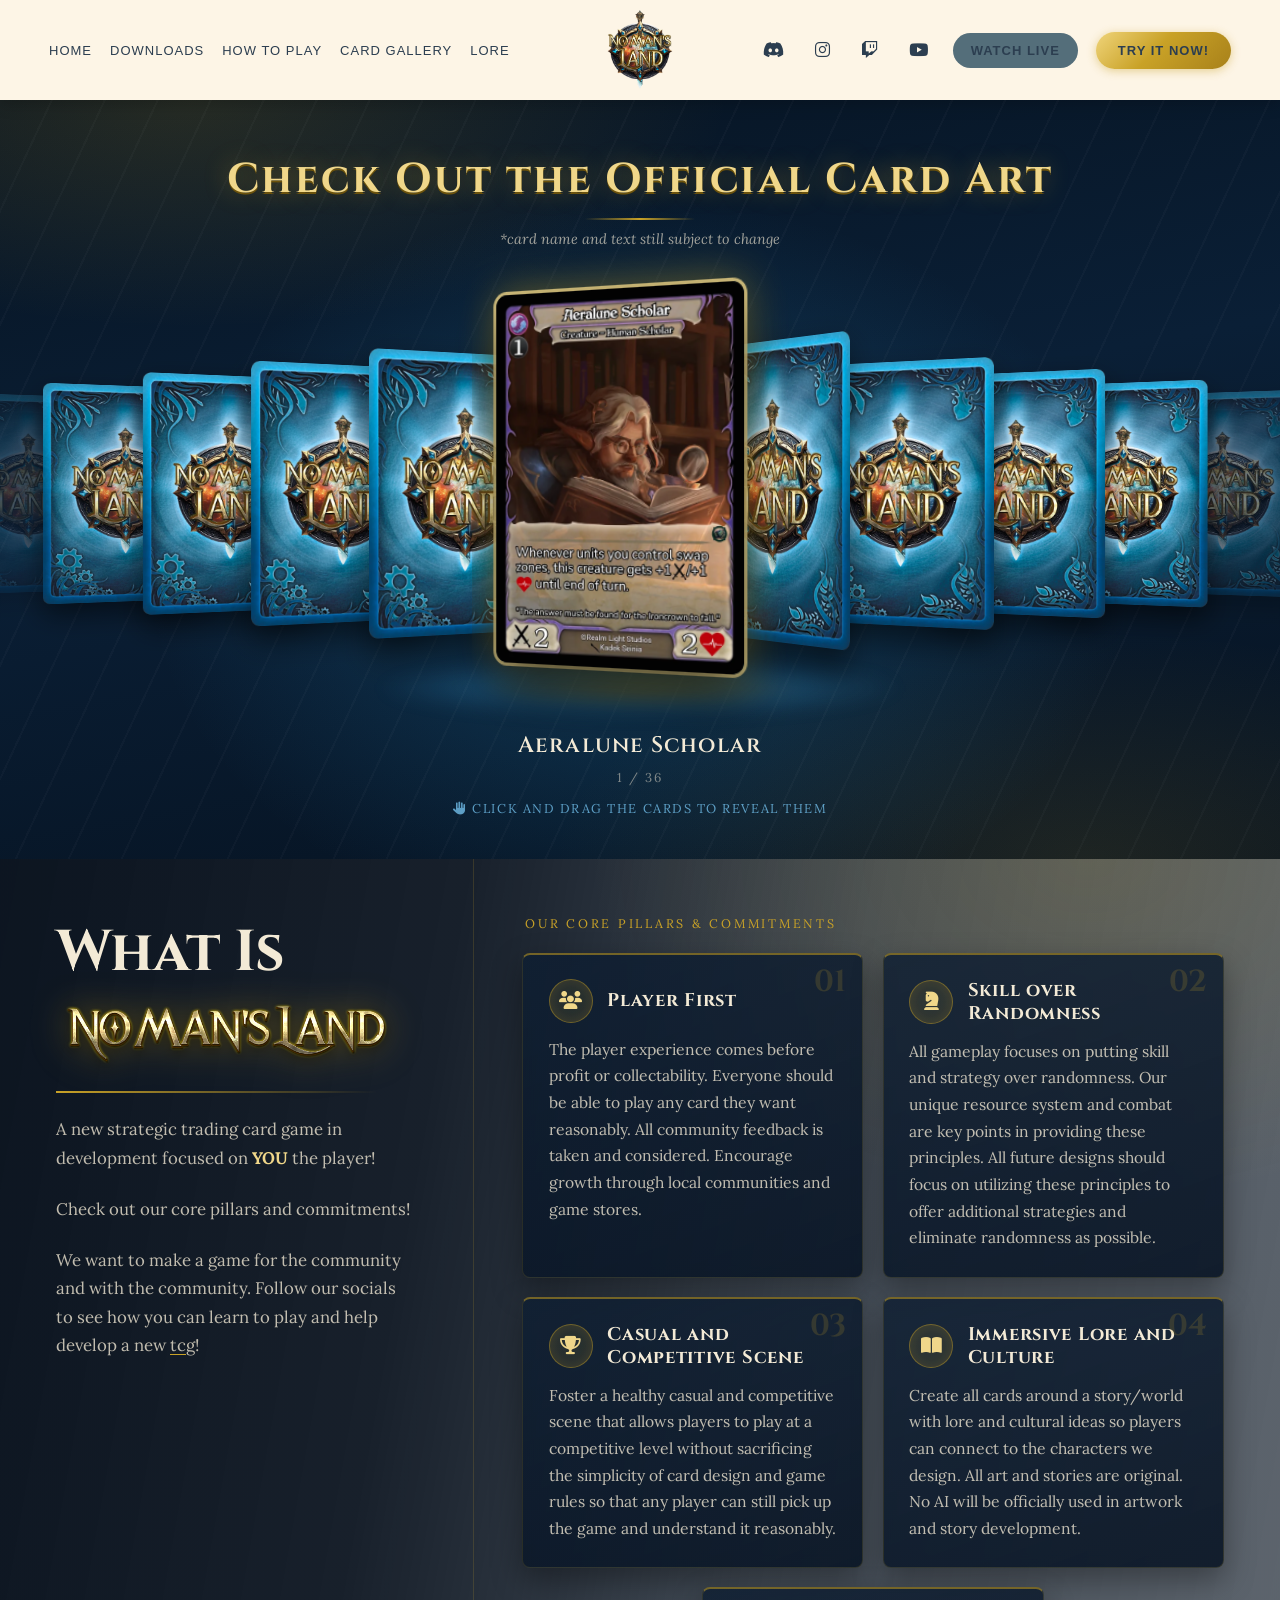
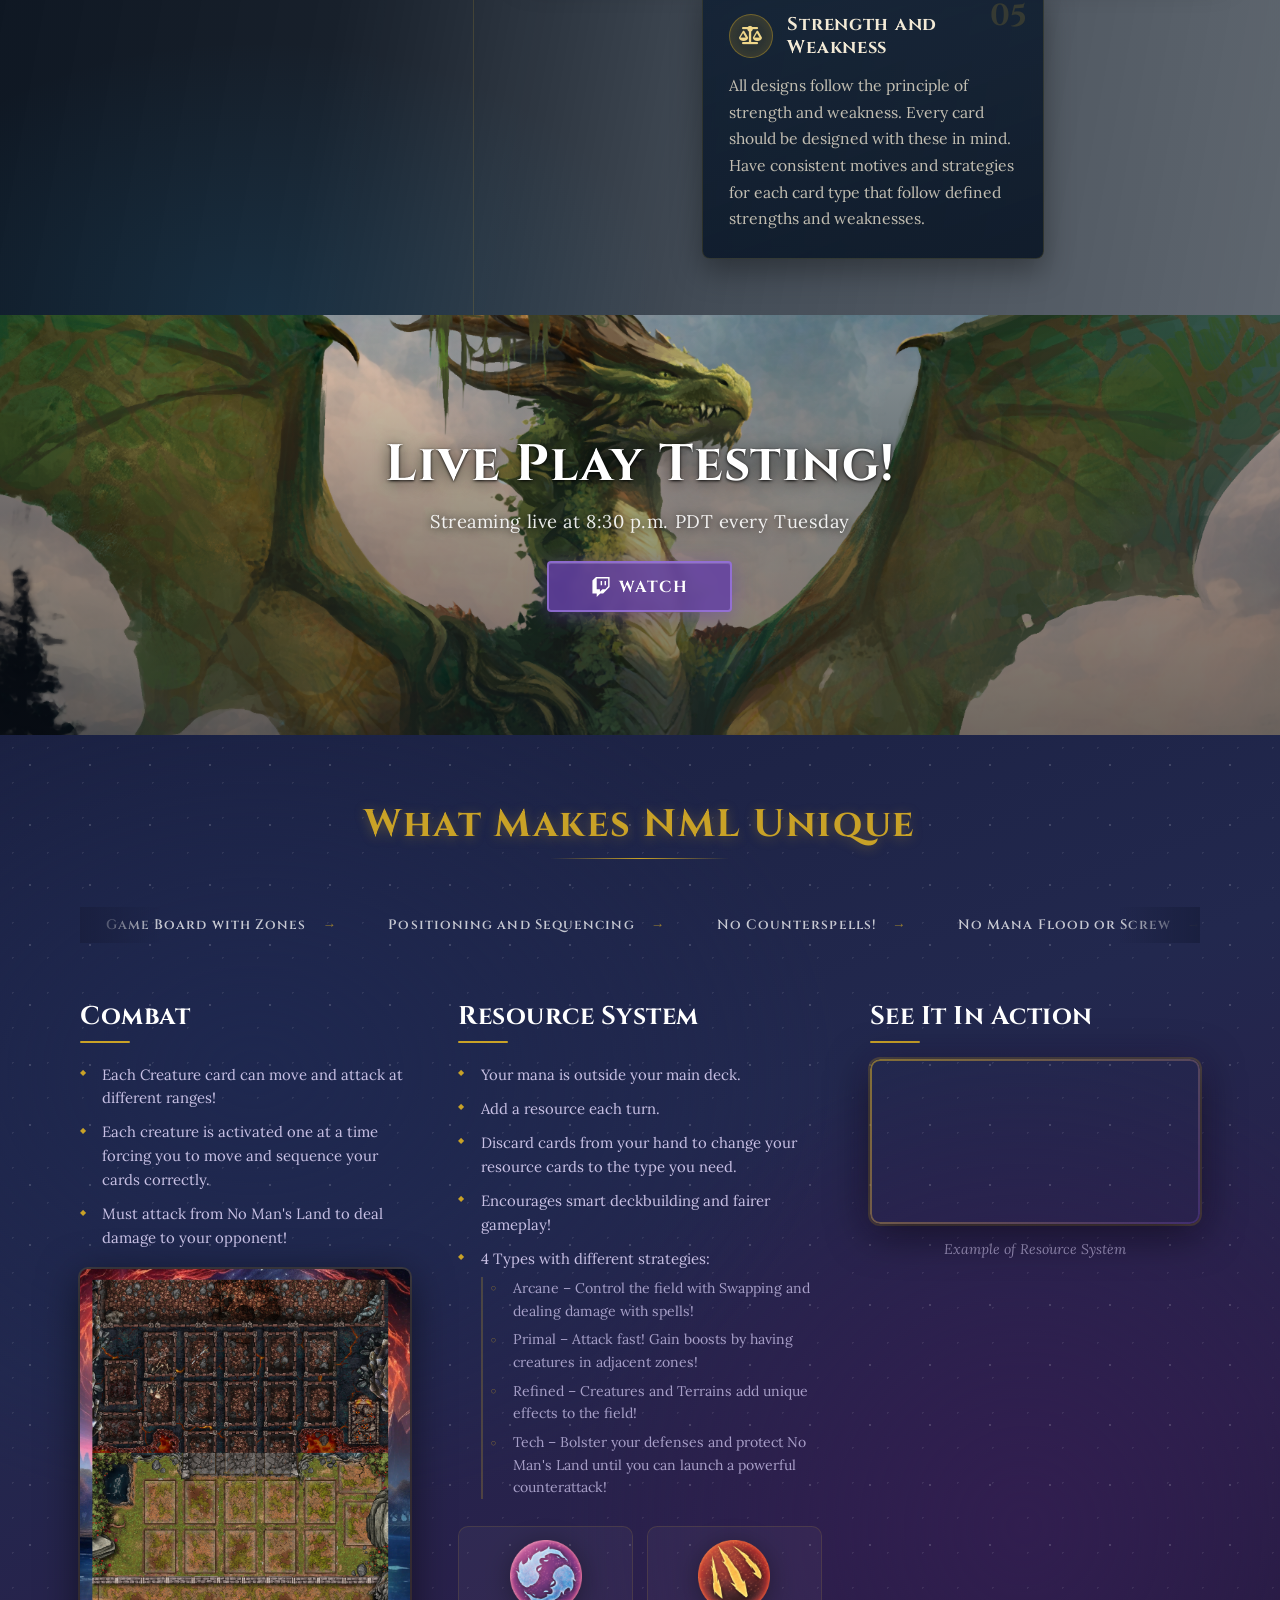
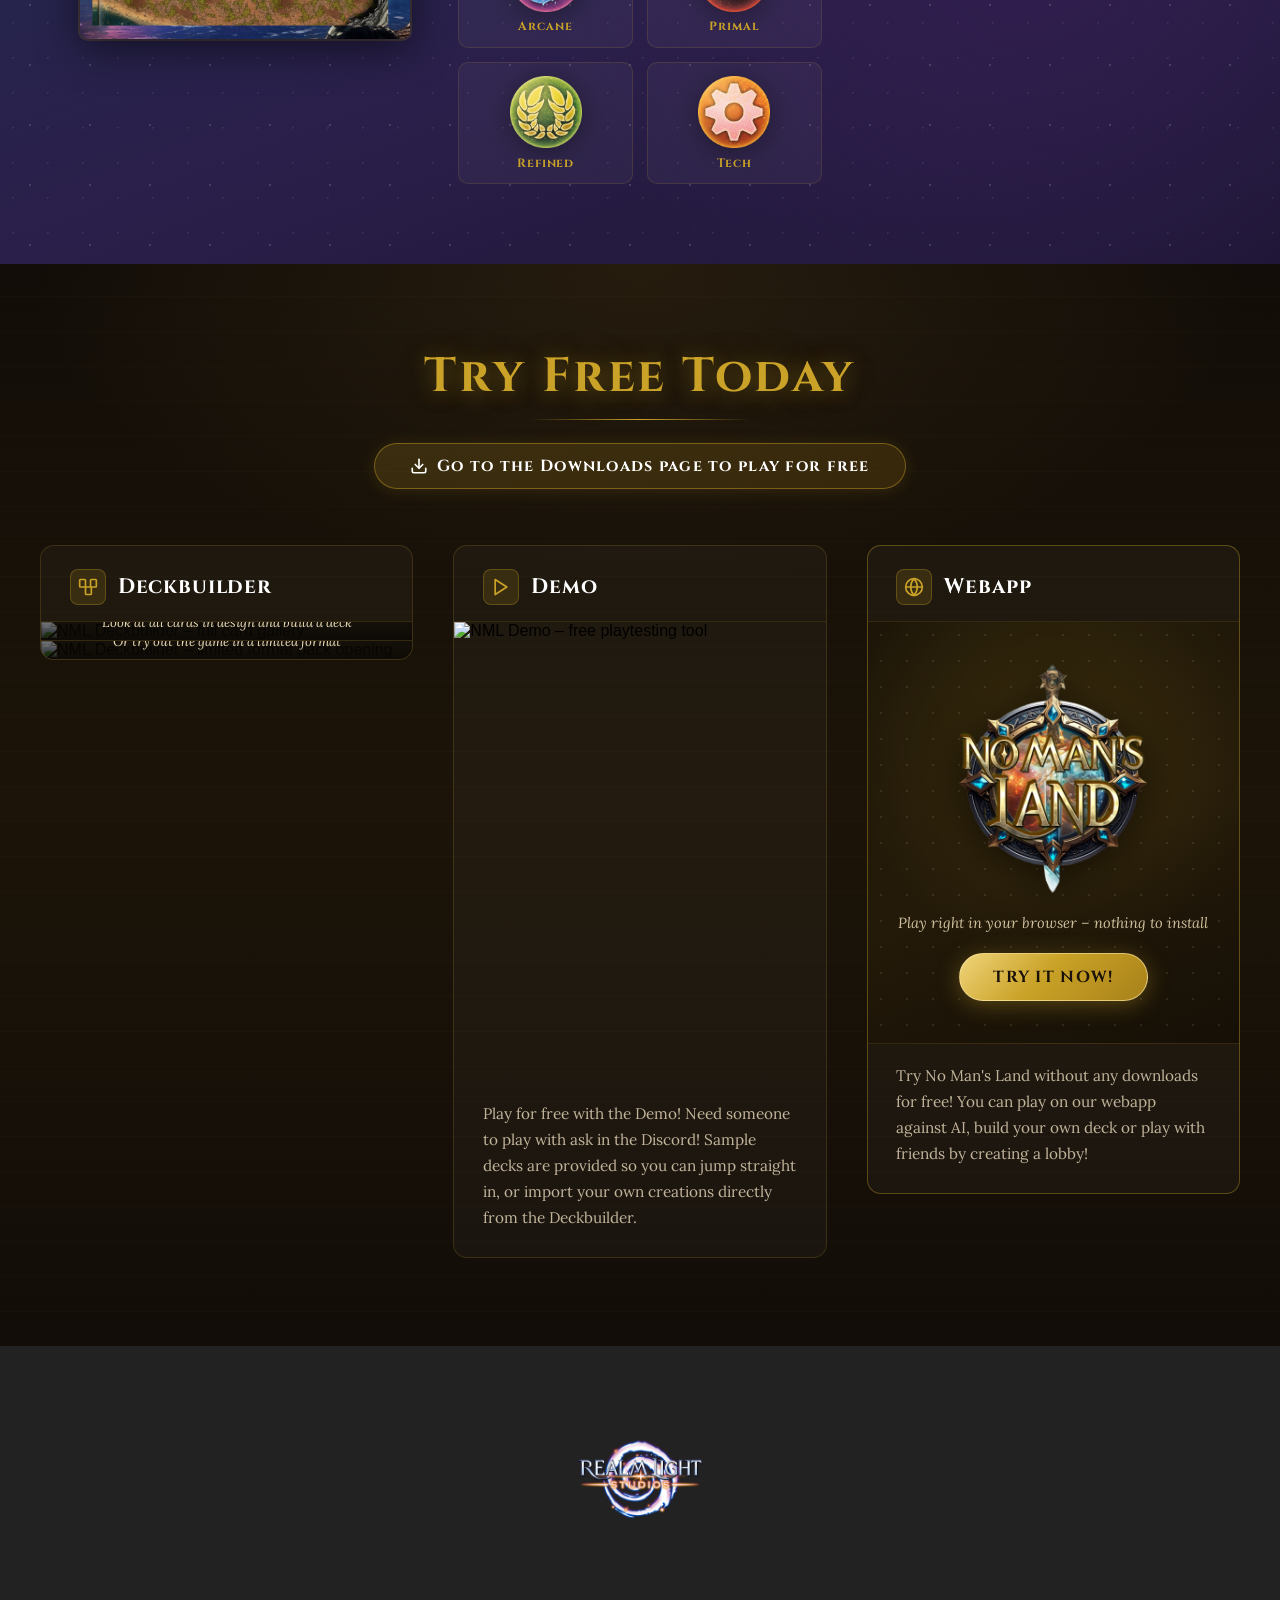
==== commit 73207b65: "Add five more cards to the card art showcase Apparatus Dragonling, Arcane Cannon Blast, Gaida the Cr" ====
--- a/index.html
+++ b/index.html
@@ -1094,122 +1094,142 @@
                         <div class="face back"><img src="Assets/Showcase/card-back.webp" alt="" aria-hidden="true" decoding="async"></div>
                     </div>
                     <div class="showcase-card" data-index="1">
+                        <div class="face front"><img src="Assets/Showcase/apparatus-dragonling.webp" alt="Apparatus Dragonling" decoding="async"></div>
+                        <div class="face back"><img src="Assets/Showcase/card-back.webp" alt="" aria-hidden="true" decoding="async"></div>
+                    </div>
+                    <div class="showcase-card" data-index="2">
+                        <div class="face front"><img src="Assets/Showcase/arcane-cannon-blast.webp" alt="Arcane Cannon Blast" decoding="async"></div>
+                        <div class="face back"><img src="Assets/Showcase/card-back.webp" alt="" aria-hidden="true" decoding="async"></div>
+                    </div>
+                    <div class="showcase-card" data-index="3">
                         <div class="face front"><img src="Assets/Showcase/conflict-bruiser.webp" alt="Conflict Bruiser" decoding="async"></div>
                         <div class="face back"><img src="Assets/Showcase/card-back.webp" alt="" aria-hidden="true" decoding="async"></div>
                     </div>
-                    <div class="showcase-card" data-index="2">
-                        <div class="face front"><img src="Assets/Showcase/corruption-caster.webp" alt="Corruption Caster" decoding="async"></div>
-                        <div class="face back"><img src="Assets/Showcase/card-back.webp" alt="" aria-hidden="true" decoding="async"></div>
-                    </div>
-                    <div class="showcase-card" data-index="3">
-                        <div class="face front"><img src="Assets/Showcase/crunk-s-technique.webp" alt="Crunk's Technique" decoding="async"></div>
-                        <div class="face back"><img src="Assets/Showcase/card-back.webp" alt="" aria-hidden="true" decoding="async"></div>
-                    </div>
                     <div class="showcase-card" data-index="4">
+                        <div class="face front"><img src="Assets/Showcase/corruption-caster.webp" alt="Corruption Caster" loading="lazy" decoding="async"></div>
+                        <div class="face back"><img src="Assets/Showcase/card-back.webp" alt="" aria-hidden="true" decoding="async"></div>
+                    </div>
+                    <div class="showcase-card" data-index="5">
+                        <div class="face front"><img src="Assets/Showcase/crunk-s-technique.webp" alt="Crunk's Technique" loading="lazy" decoding="async"></div>
+                        <div class="face back"><img src="Assets/Showcase/card-back.webp" alt="" aria-hidden="true" decoding="async"></div>
+                    </div>
+                    <div class="showcase-card" data-index="6">
                         <div class="face front"><img src="Assets/Showcase/crystalline-blast.webp" alt="Crystalline Blast" loading="lazy" decoding="async"></div>
                         <div class="face back"><img src="Assets/Showcase/card-back.webp" alt="" aria-hidden="true" decoding="async"></div>
                     </div>
-                    <div class="showcase-card" data-index="5">
+                    <div class="showcase-card" data-index="7">
                         <div class="face front"><img src="Assets/Showcase/eleanor-laforge.webp" alt="Eleanor LaForge" loading="lazy" decoding="async"></div>
                         <div class="face back"><img src="Assets/Showcase/card-back.webp" alt="" aria-hidden="true" decoding="async"></div>
                     </div>
-                    <div class="showcase-card" data-index="6">
+                    <div class="showcase-card" data-index="8">
                         <div class="face front"><img src="Assets/Showcase/elemental-disciple.webp" alt="Elemental Disciple" loading="lazy" decoding="async"></div>
                         <div class="face back"><img src="Assets/Showcase/card-back.webp" alt="" aria-hidden="true" decoding="async"></div>
                     </div>
-                    <div class="showcase-card" data-index="7">
+                    <div class="showcase-card" data-index="9">
                         <div class="face front"><img src="Assets/Showcase/fear-the-void.webp" alt="Fear the Void" loading="lazy" decoding="async"></div>
                         <div class="face back"><img src="Assets/Showcase/card-back.webp" alt="" aria-hidden="true" decoding="async"></div>
                     </div>
-                    <div class="showcase-card" data-index="8">
+                    <div class="showcase-card" data-index="10">
                         <div class="face front"><img src="Assets/Showcase/force-of-aggression.webp" alt="Force of Aggression" loading="lazy" decoding="async"></div>
                         <div class="face back"><img src="Assets/Showcase/card-back.webp" alt="" aria-hidden="true" decoding="async"></div>
                     </div>
-                    <div class="showcase-card" data-index="9">
+                    <div class="showcase-card" data-index="11">
                         <div class="face front"><img src="Assets/Showcase/force-of-harmony.webp" alt="Force of Harmony" loading="lazy" decoding="async"></div>
                         <div class="face back"><img src="Assets/Showcase/card-back.webp" alt="" aria-hidden="true" decoding="async"></div>
                     </div>
-                    <div class="showcase-card" data-index="10">
+                    <div class="showcase-card" data-index="12">
                         <div class="face front"><img src="Assets/Showcase/force-of-progress.webp" alt="Force of Progress" loading="lazy" decoding="async"></div>
                         <div class="face back"><img src="Assets/Showcase/card-back.webp" alt="" aria-hidden="true" decoding="async"></div>
                     </div>
-                    <div class="showcase-card" data-index="11">
+                    <div class="showcase-card" data-index="13">
                         <div class="face front"><img src="Assets/Showcase/force-of-the-veils.webp" alt="Force of the Veils" loading="lazy" decoding="async"></div>
                         <div class="face back"><img src="Assets/Showcase/card-back.webp" alt="" aria-hidden="true" decoding="async"></div>
                     </div>
-                    <div class="showcase-card" data-index="12">
+                    <div class="showcase-card" data-index="14">
                         <div class="face front"><img src="Assets/Showcase/fowl-magician.webp" alt="Fowl Magician" loading="lazy" decoding="async"></div>
                         <div class="face back"><img src="Assets/Showcase/card-back.webp" alt="" aria-hidden="true" decoding="async"></div>
                     </div>
-                    <div class="showcase-card" data-index="13">
+                    <div class="showcase-card" data-index="15">
+                        <div class="face front"><img src="Assets/Showcase/gaida-the-creator.webp" alt="Gaida, the Creator" loading="lazy" decoding="async"></div>
+                        <div class="face back"><img src="Assets/Showcase/card-back.webp" alt="" aria-hidden="true" decoding="async"></div>
+                    </div>
+                    <div class="showcase-card" data-index="16">
                         <div class="face front"><img src="Assets/Showcase/glimmerscale-mage.webp" alt="Glimmerscale Mage" loading="lazy" decoding="async"></div>
                         <div class="face back"><img src="Assets/Showcase/card-back.webp" alt="" aria-hidden="true" decoding="async"></div>
                     </div>
-                    <div class="showcase-card" data-index="14">
+                    <div class="showcase-card" data-index="17">
                         <div class="face front"><img src="Assets/Showcase/goading-orc.webp" alt="Goading Orc" loading="lazy" decoding="async"></div>
                         <div class="face back"><img src="Assets/Showcase/card-back.webp" alt="" aria-hidden="true" decoding="async"></div>
                     </div>
-                    <div class="showcase-card" data-index="15">
+                    <div class="showcase-card" data-index="18">
                         <div class="face front"><img src="Assets/Showcase/hao-qui-s-fury.webp" alt="Hao Qui's Fury" loading="lazy" decoding="async"></div>
                         <div class="face back"><img src="Assets/Showcase/card-back.webp" alt="" aria-hidden="true" decoding="async"></div>
                     </div>
-                    <div class="showcase-card" data-index="16">
+                    <div class="showcase-card" data-index="19">
                         <div class="face front"><img src="Assets/Showcase/hao-qui-the-black-scar.webp" alt="Hao Qui, the Black Scar" loading="lazy" decoding="async"></div>
                         <div class="face back"><img src="Assets/Showcase/card-back.webp" alt="" aria-hidden="true" decoding="async"></div>
                     </div>
-                    <div class="showcase-card" data-index="17">
+                    <div class="showcase-card" data-index="20">
                         <div class="face front"><img src="Assets/Showcase/highbrow-high-priest.webp" alt="Highbrow High Priest" loading="lazy" decoding="async"></div>
                         <div class="face back"><img src="Assets/Showcase/card-back.webp" alt="" aria-hidden="true" decoding="async"></div>
                     </div>
-                    <div class="showcase-card" data-index="18">
+                    <div class="showcase-card" data-index="21">
                         <div class="face front"><img src="Assets/Showcase/jungle-surveyor.webp" alt="Jungle Surveyor" loading="lazy" decoding="async"></div>
                         <div class="face back"><img src="Assets/Showcase/card-back.webp" alt="" aria-hidden="true" decoding="async"></div>
                     </div>
-                    <div class="showcase-card" data-index="19">
+                    <div class="showcase-card" data-index="22">
                         <div class="face front"><img src="Assets/Showcase/luminous-study.webp" alt="Luminous Study" loading="lazy" decoding="async"></div>
                         <div class="face back"><img src="Assets/Showcase/card-back.webp" alt="" aria-hidden="true" decoding="async"></div>
                     </div>
-                    <div class="showcase-card" data-index="20">
+                    <div class="showcase-card" data-index="23">
+                        <div class="face front"><img src="Assets/Showcase/panda-scout.webp" alt="Panda Scout" loading="lazy" decoding="async"></div>
+                        <div class="face back"><img src="Assets/Showcase/card-back.webp" alt="" aria-hidden="true" decoding="async"></div>
+                    </div>
+                    <div class="showcase-card" data-index="24">
                         <div class="face front"><img src="Assets/Showcase/primal-instincts.webp" alt="Primal Instincts" loading="lazy" decoding="async"></div>
                         <div class="face back"><img src="Assets/Showcase/card-back.webp" alt="" aria-hidden="true" decoding="async"></div>
                     </div>
-                    <div class="showcase-card" data-index="21">
+                    <div class="showcase-card" data-index="25">
                         <div class="face front"><img src="Assets/Showcase/rabid-hybrids.webp" alt="Rabid Hybrids" loading="lazy" decoding="async"></div>
                         <div class="face back"><img src="Assets/Showcase/card-back.webp" alt="" aria-hidden="true" decoding="async"></div>
                     </div>
-                    <div class="showcase-card" data-index="22">
+                    <div class="showcase-card" data-index="26">
+                        <div class="face front"><img src="Assets/Showcase/reaching-cudgel.webp" alt="Reaching Cudgel" loading="lazy" decoding="async"></div>
+                        <div class="face back"><img src="Assets/Showcase/card-back.webp" alt="" aria-hidden="true" decoding="async"></div>
+                    </div>
+                    <div class="showcase-card" data-index="27">
                         <div class="face front"><img src="Assets/Showcase/realm-light-convoy.webp" alt="Realm Light Convoy" loading="lazy" decoding="async"></div>
                         <div class="face back"><img src="Assets/Showcase/card-back.webp" alt="" aria-hidden="true" decoding="async"></div>
                     </div>
-                    <div class="showcase-card" data-index="23">
+                    <div class="showcase-card" data-index="28">
                         <div class="face front"><img src="Assets/Showcase/rhoat-rider.webp" alt="Rhoat Rider" loading="lazy" decoding="async"></div>
                         <div class="face back"><img src="Assets/Showcase/card-back.webp" alt="" aria-hidden="true" decoding="async"></div>
                     </div>
-                    <div class="showcase-card" data-index="24">
+                    <div class="showcase-card" data-index="29">
                         <div class="face front"><img src="Assets/Showcase/runespark-explosive.webp" alt="Runespark Explosive" loading="lazy" decoding="async"></div>
                         <div class="face back"><img src="Assets/Showcase/card-back.webp" alt="" aria-hidden="true" decoding="async"></div>
                     </div>
-                    <div class="showcase-card" data-index="25">
+                    <div class="showcase-card" data-index="30">
                         <div class="face front"><img src="Assets/Showcase/skarrfall-frenzied-captain.webp" alt="Skarrfall Frenzied Captain" loading="lazy" decoding="async"></div>
                         <div class="face back"><img src="Assets/Showcase/card-back.webp" alt="" aria-hidden="true" decoding="async"></div>
                     </div>
-                    <div class="showcase-card" data-index="26">
+                    <div class="showcase-card" data-index="31">
                         <div class="face front"><img src="Assets/Showcase/skarrfall-gorge-ambusher.webp" alt="Skarrfall Gorge Ambusher" loading="lazy" decoding="async"></div>
                         <div class="face back"><img src="Assets/Showcase/card-back.webp" alt="" aria-hidden="true" decoding="async"></div>
                     </div>
-                    <div class="showcase-card" data-index="27">
+                    <div class="showcase-card" data-index="32">
                         <div class="face front"><img src="Assets/Showcase/temple-guardian.webp" alt="Temple Guardian" loading="lazy" decoding="async"></div>
                         <div class="face back"><img src="Assets/Showcase/card-back.webp" alt="" aria-hidden="true" decoding="async"></div>
                     </div>
-                    <div class="showcase-card" data-index="28">
+                    <div class="showcase-card" data-index="33">
                         <div class="face front"><img src="Assets/Showcase/valkor-s-cloak.webp" alt="Valkor's Cloak" decoding="async"></div>
                         <div class="face back"><img src="Assets/Showcase/card-back.webp" alt="" aria-hidden="true" decoding="async"></div>
                     </div>
-                    <div class="showcase-card" data-index="29">
+                    <div class="showcase-card" data-index="34">
                         <div class="face front"><img src="Assets/Showcase/vine-slasher.webp" alt="Vine Slasher" decoding="async"></div>
                         <div class="face back"><img src="Assets/Showcase/card-back.webp" alt="" aria-hidden="true" decoding="async"></div>
                     </div>
-                    <div class="showcase-card" data-index="30">
+                    <div class="showcase-card" data-index="35">
                         <div class="face front"><img src="Assets/Showcase/zyrrien-s-apprentice.webp" alt="Zyrrien's Apprentice" decoding="async"></div>
                         <div class="face back"><img src="Assets/Showcase/card-back.webp" alt="" aria-hidden="true" decoding="async"></div>
                     </div>
@@ -1217,7 +1237,7 @@
             </div>
 
             <div class="showcase-caption" aria-live="polite"><span id="showcaseName">Aeralune Scholar</span></div>
-            <div class="showcase-counter" id="showcaseCounter">1 / 31</div>
+            <div class="showcase-counter" id="showcaseCounter">1 / 36</div>
             <p class="showcase-hint">
                 <span class="hint-mouse"><i class="fa-solid fa-hand"></i>click and drag the cards to reveal them</span>
                 <span class="hint-touch"><i class="fa-solid fa-hand-pointer"></i>swipe the cards to reveal them</span>
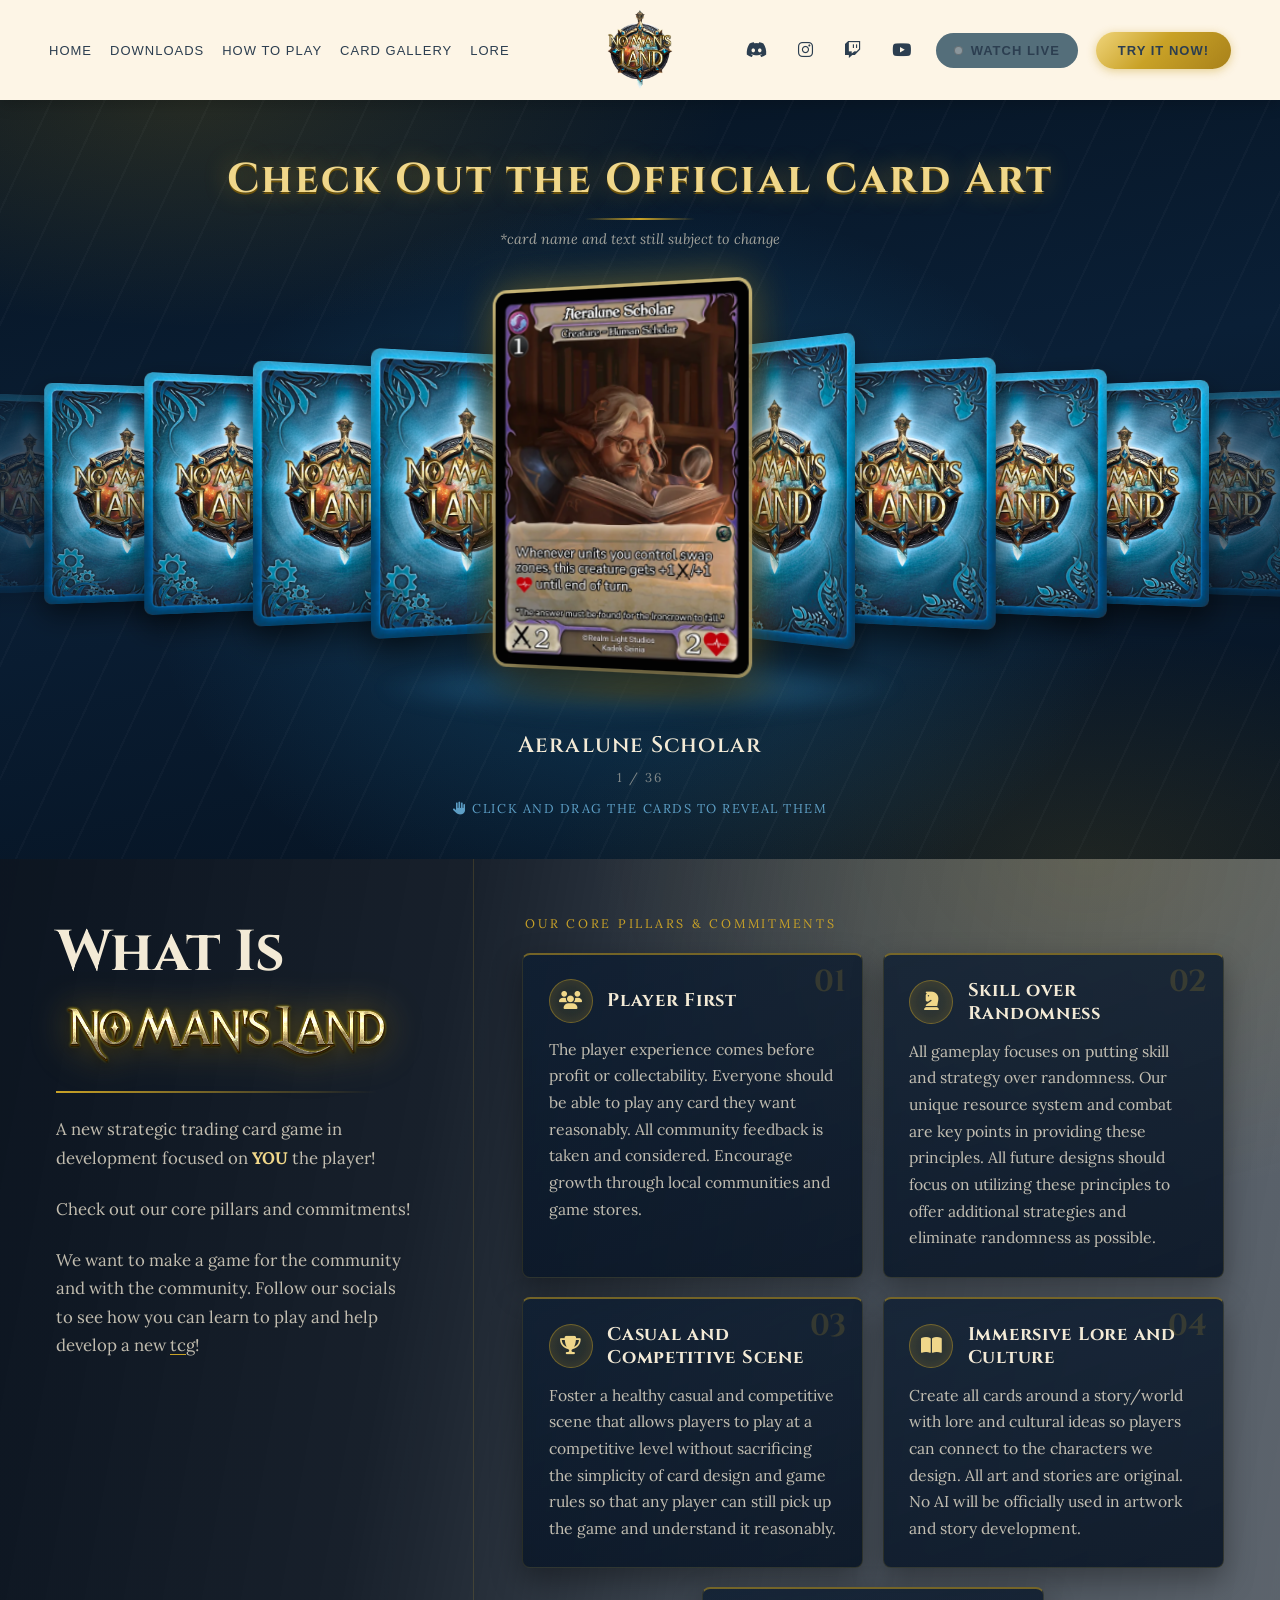
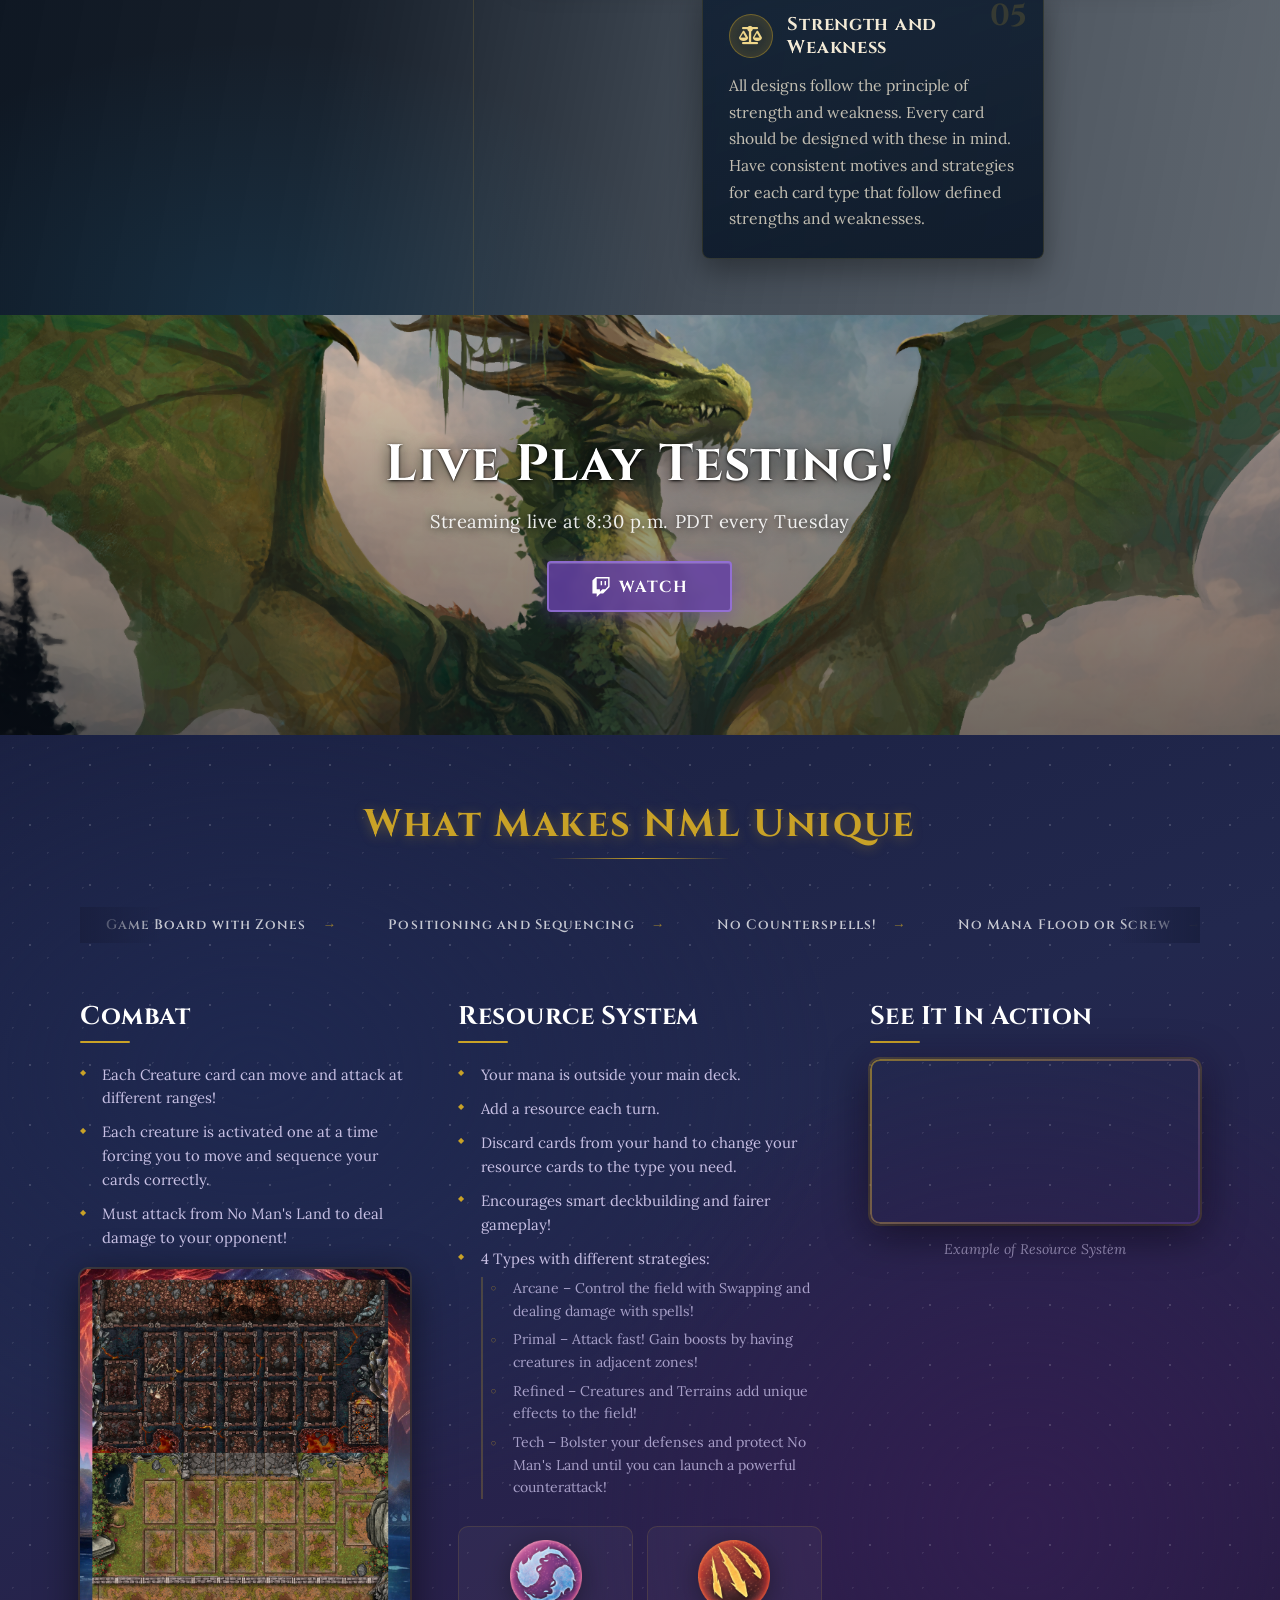
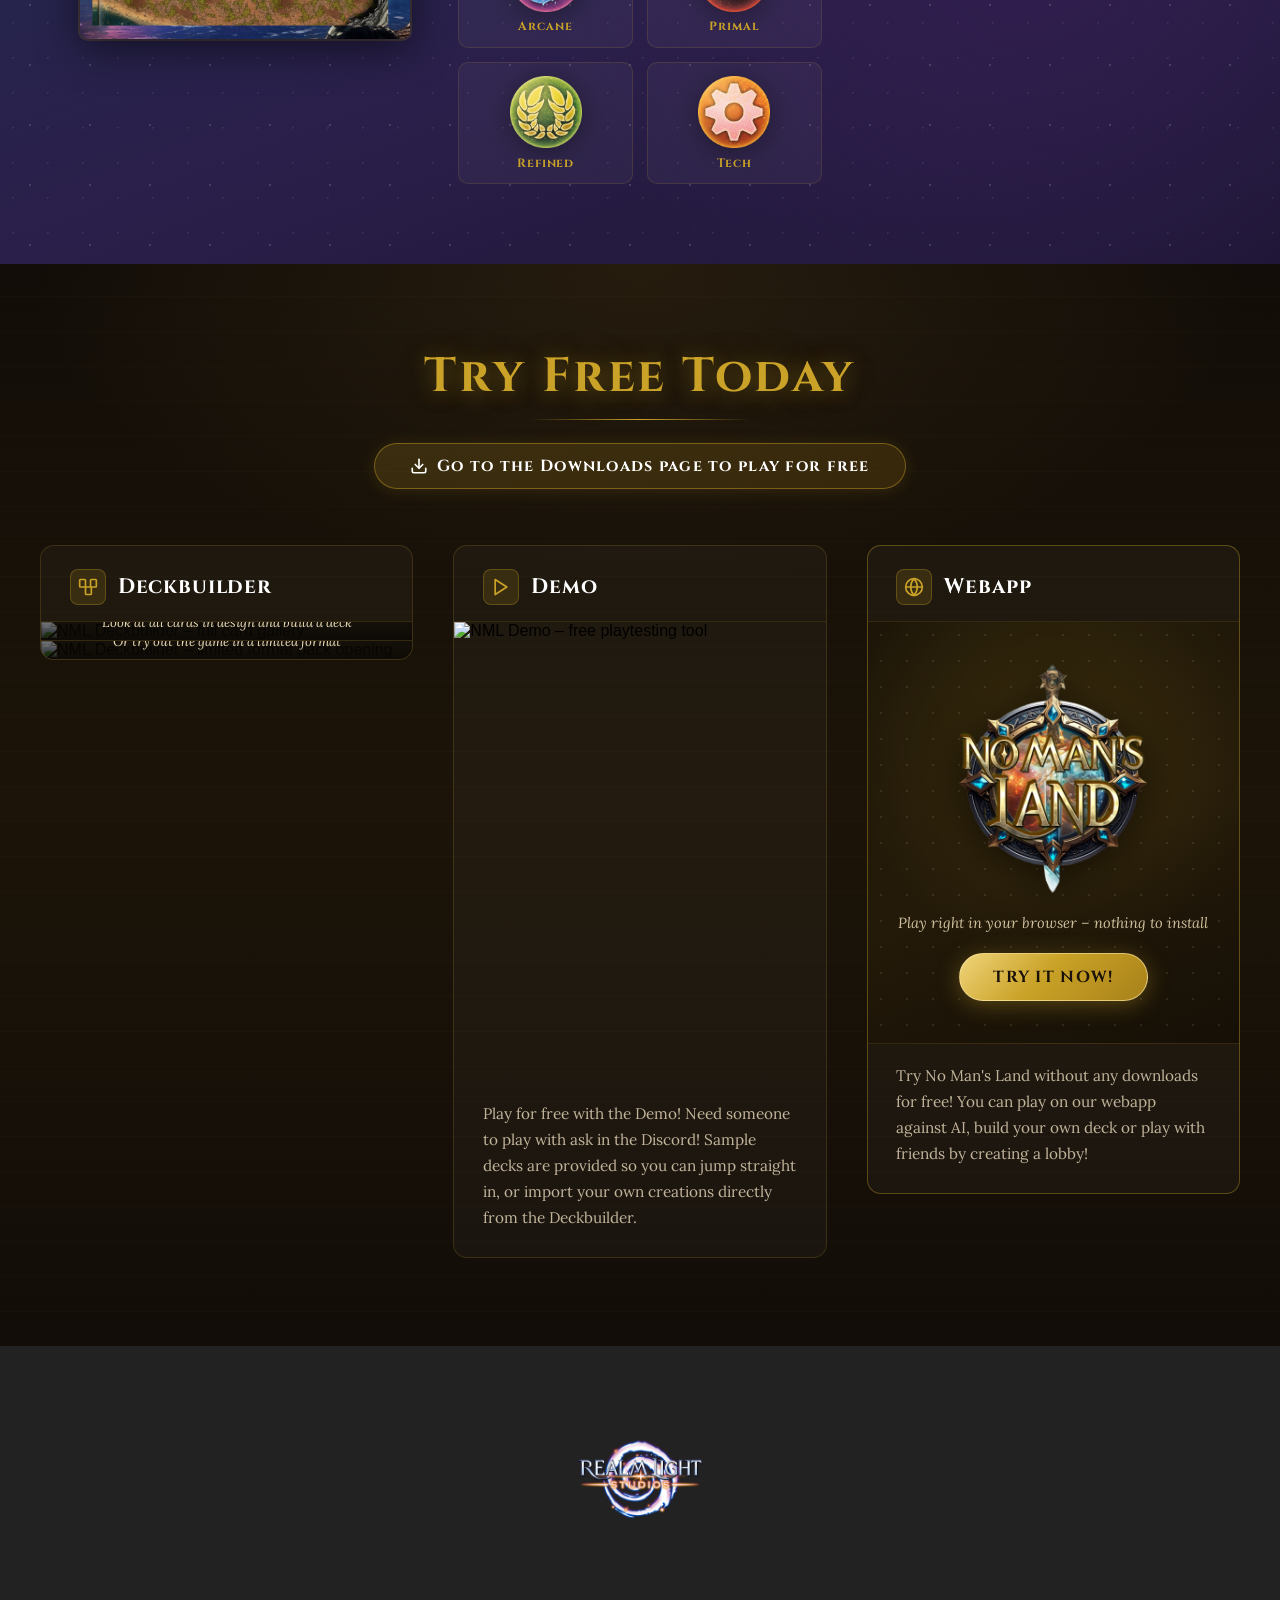
==== commit 445dc213: "Add Twitch live indicator to the WATCH LIVE buttons Every WATCH LIVE button now shows a status dot: " ====
--- a/index.html
+++ b/index.html
@@ -1040,7 +1040,7 @@
                     <a href="https://www.instagram.com/nomanslandtcg/" target="_blank" rel="noopener" aria-label="Instagram"><i class="fa-brands fa-instagram"></i></a>
                     <a href="https://www.twitch.tv/nomanslandtcg" target="_blank" rel="noopener" aria-label="Twitch"><i class="fa-brands fa-twitch"></i></a>
                     <a href="https://www.youtube.com/@NoMansLandTCG" target="_blank" rel="noopener" aria-label="YouTube"><i class="fa-brands fa-youtube"></i></a>
-                    <a class="watch-live-btn" href="https://www.twitch.tv/nomanslandtcg" target="_blank" rel="noopener">WATCH LIVE</a>
+                    <a class="watch-live-btn" href="https://www.twitch.tv/nomanslandtcg" target="_blank" rel="noopener"><span class="live-dot" aria-hidden="true"></span>WATCH LIVE</a>
                     <a class="try-now-btn" href="https://play.nomanslandtcg.com">Try It Now!</a>
                 </div>
             </nav>
@@ -1065,7 +1065,7 @@
                         <a href="https://www.youtube.com/@NoMansLandTCG" target="_blank" rel="noopener" aria-label="YouTube"><i class="fa-brands fa-youtube"></i></a>
                     </div>
                     <a class="try-now-btn" href="https://play.nomanslandtcg.com">Try It Now!</a>
-                    <a class="watch-live-btn" href="https://www.twitch.tv/nomanslandtcg" target="_blank" rel="noopener">WATCH LIVE</a>
+                    <a class="watch-live-btn" href="https://www.twitch.tv/nomanslandtcg" target="_blank" rel="noopener"><span class="live-dot" aria-hidden="true"></span>WATCH LIVE</a>
                 </div>
             </div>
         </header>
@@ -1656,5 +1656,6 @@
             requestAnimationFrame(tick);
         })();
         </script>
+    <script src="live-status.js" defer></script>
     </body>
 </html>
--- a/style.css
+++ b/style.css
@@ -426,4 +426,34 @@
         padding: 16px 44px;
         font-size: 20px;
     }
-}+}
+
+/* ── Twitch live indicator on the WATCH LIVE button ── */
+.watch-live-btn { position: relative; }
+.watch-live-btn .live-dot {
+    display: inline-block;
+    width: 9px;
+    height: 9px;
+    border-radius: 50%;
+    margin-right: 8px;
+    flex: 0 0 auto;
+    background: #8a969c;                    /* muted: channel offline */
+    box-shadow: inset 0 0 0 1px rgba(0,0,0,0.25);
+    transition: background 0.3s ease, box-shadow 0.3s ease;
+}
+.watch-live-btn.is-live {
+    background-color: #9146ff;              /* Twitch purple when streaming */
+}
+.watch-live-btn.is-live .live-dot {
+    background: #ff3b3b;
+    box-shadow: 0 0 0 0 rgba(255, 59, 59, 0.7);
+    animation: live-pulse 1.6s ease-out infinite;
+}
+@keyframes live-pulse {
+    0%   { box-shadow: 0 0 0 0 rgba(255, 59, 59, 0.7); }
+    70%  { box-shadow: 0 0 0 7px rgba(255, 59, 59, 0); }
+    100% { box-shadow: 0 0 0 0 rgba(255, 59, 59, 0); }
+}
+@media (prefers-reduced-motion: reduce) {
+    .watch-live-btn.is-live .live-dot { animation: none; box-shadow: 0 0 6px rgba(255, 59, 59, 0.8); }
+}
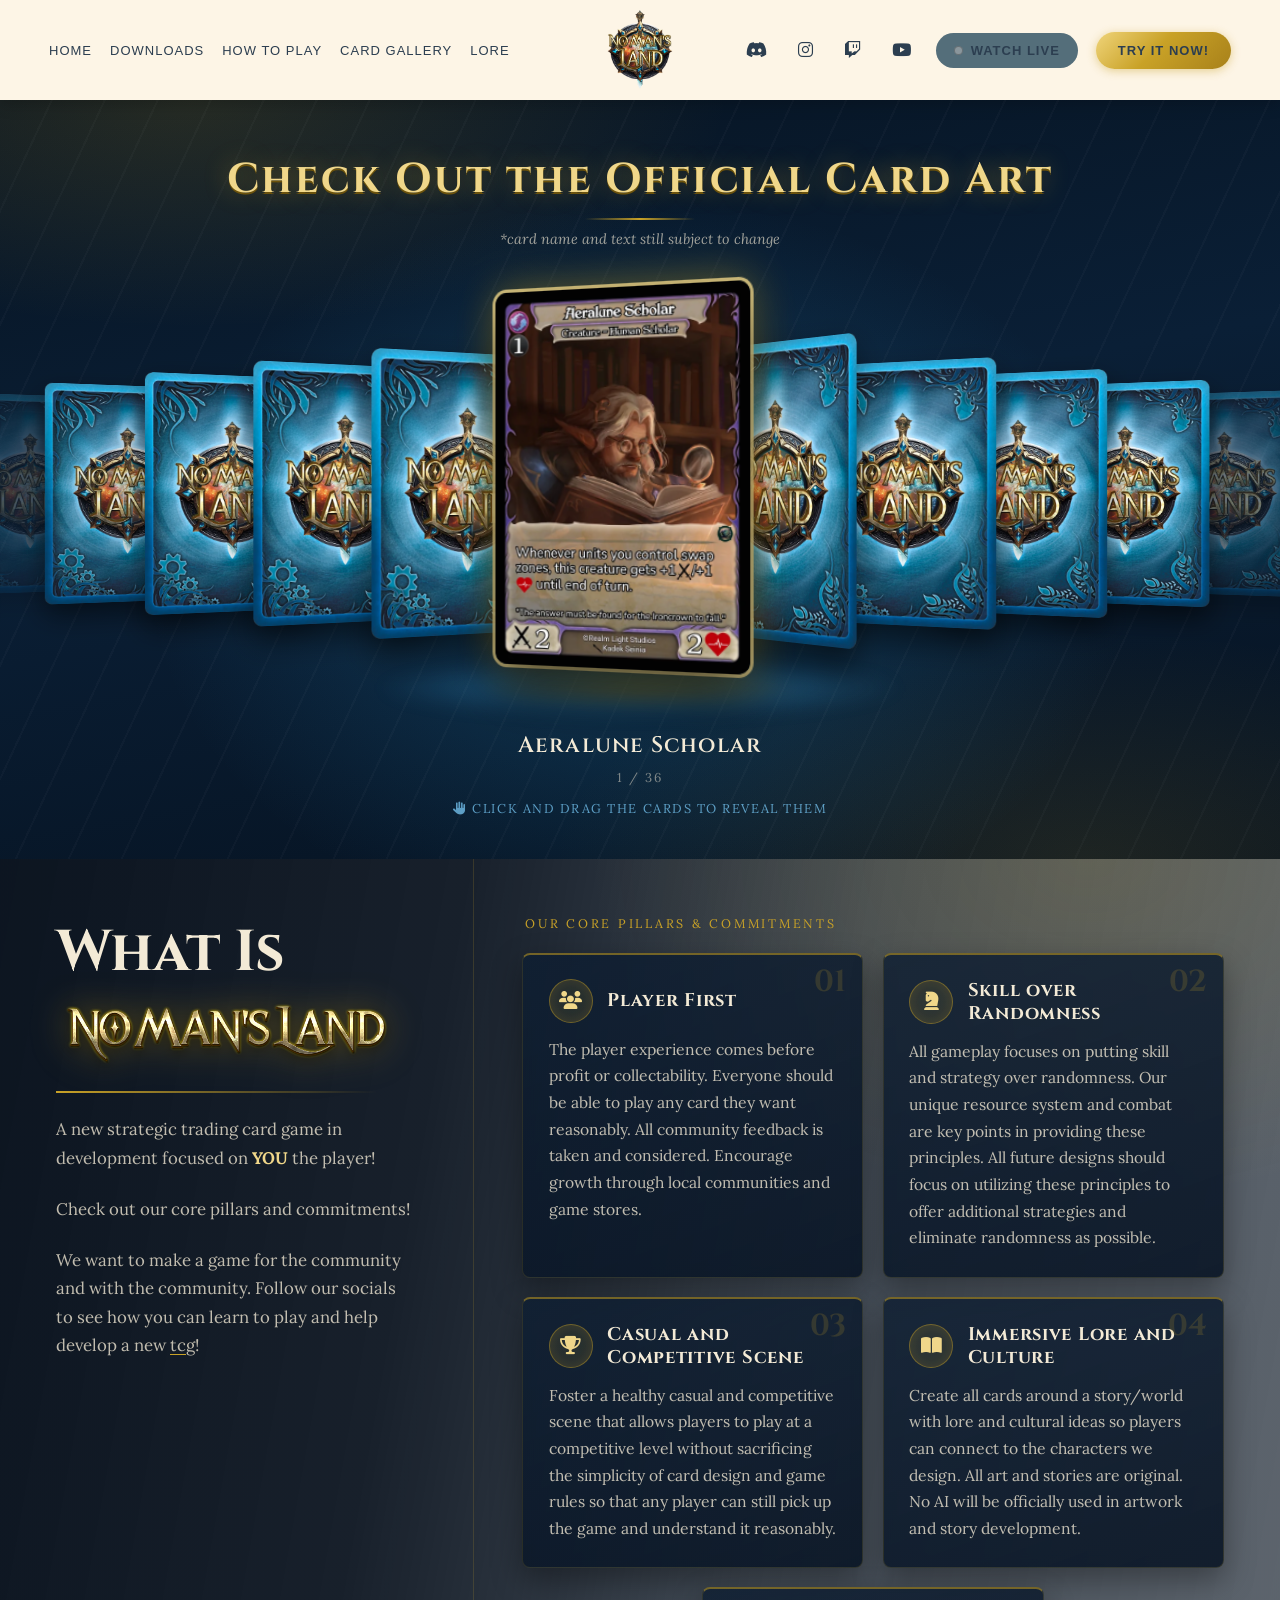
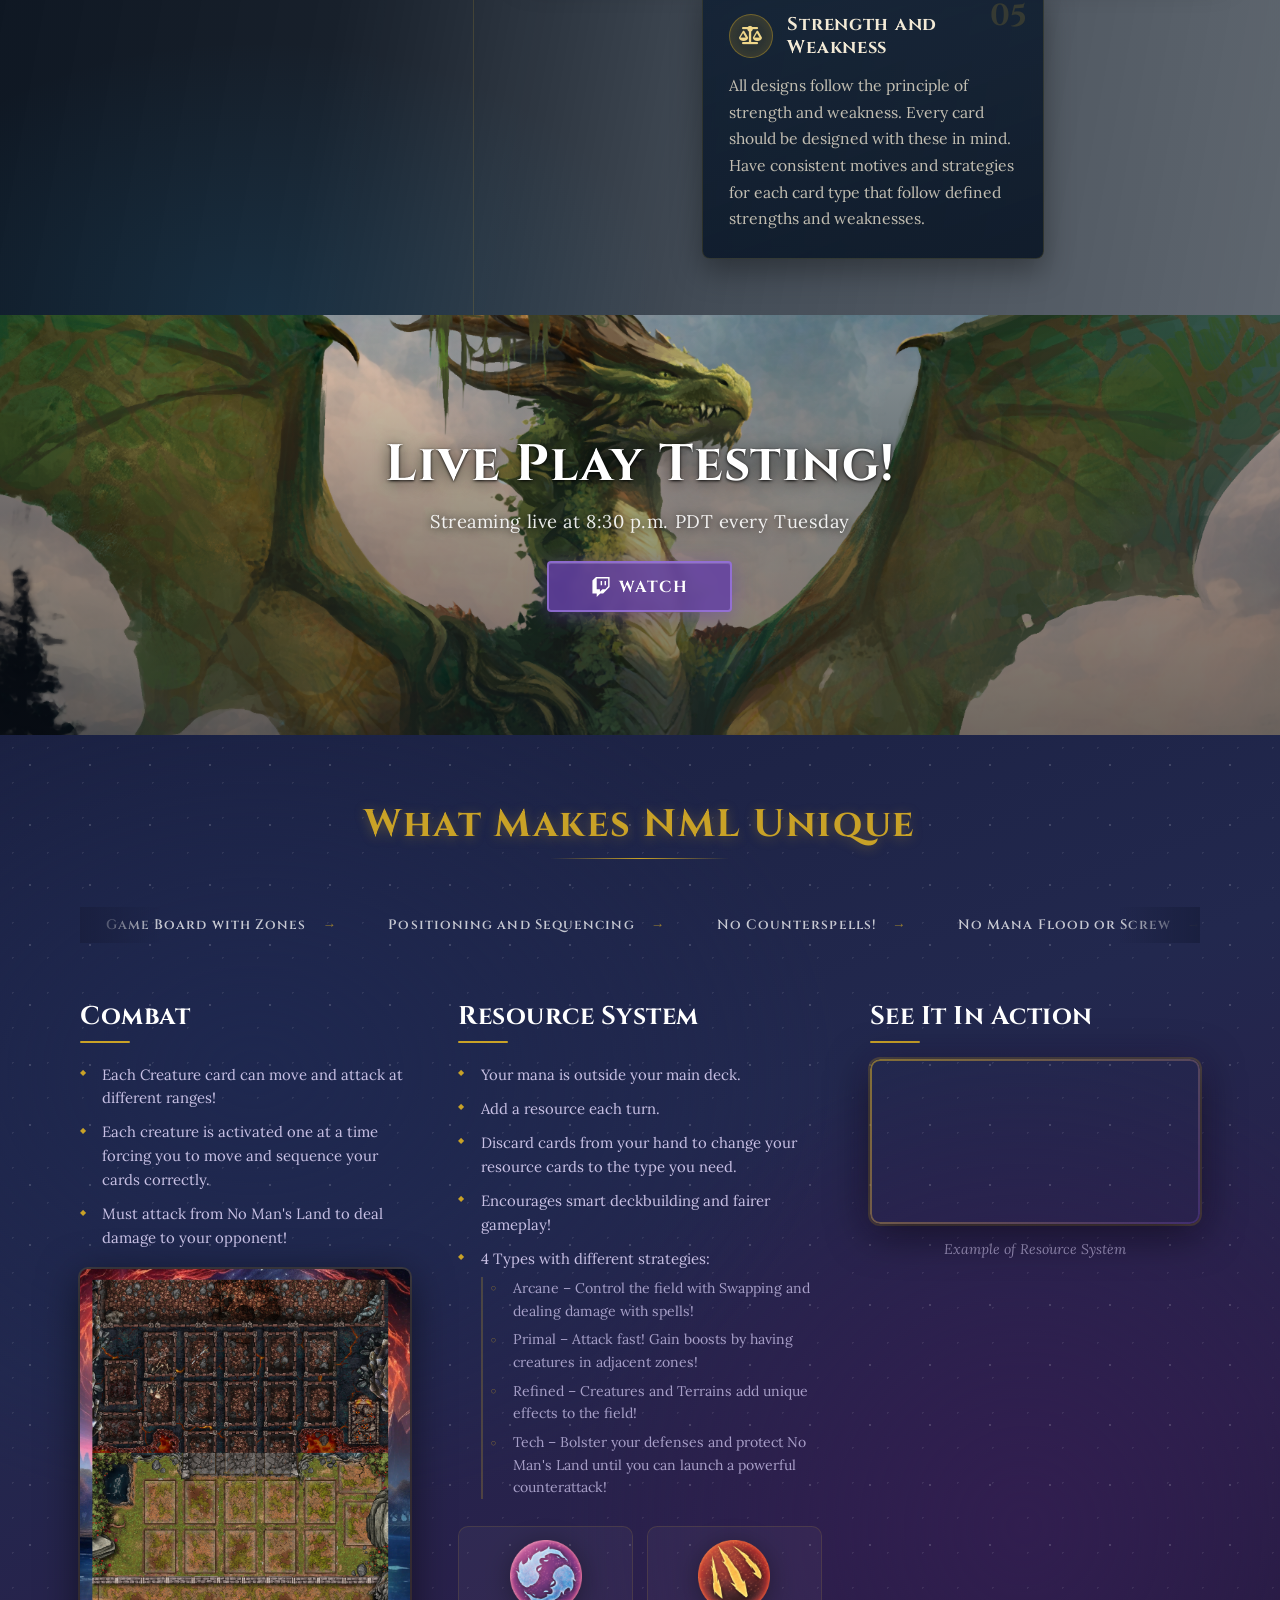
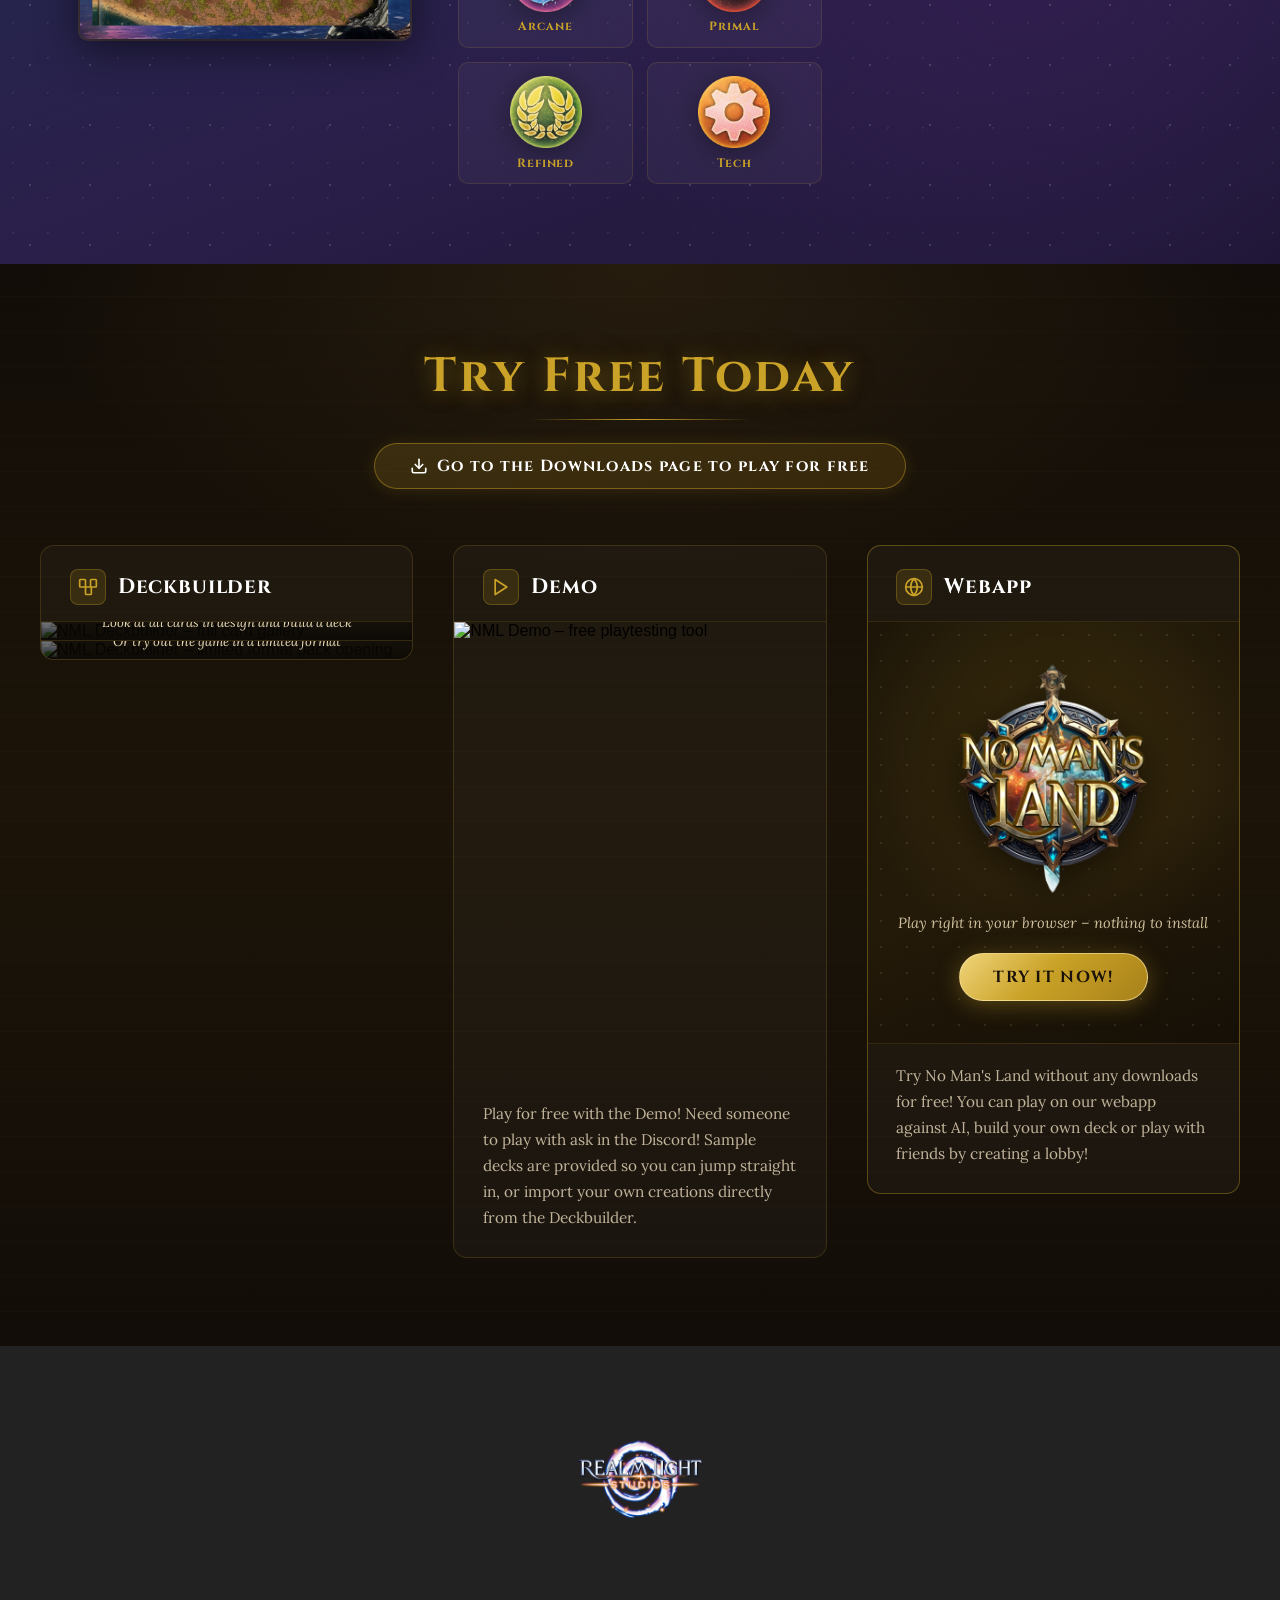
==== commit 0b3ceac9: "Fix side cards clipping through the featured card in the showcase Render each showcase card as its o" ====
--- a/index.html
+++ b/index.html
@@ -934,7 +934,10 @@
                 top: 50%;
                 width: 0;
                 height: 0;
-                transform-style: preserve-3d;
+                /* Each card is its own flat layer so stacking comes from z-index. Sharing one 3D
+                   space let tilted side cards intersect (and clip through) the featured card. */
+                transform-style: flat;
+                perspective: 1400px;
             }
             /* glowing floor under the featured card */
             .showcase-glow {
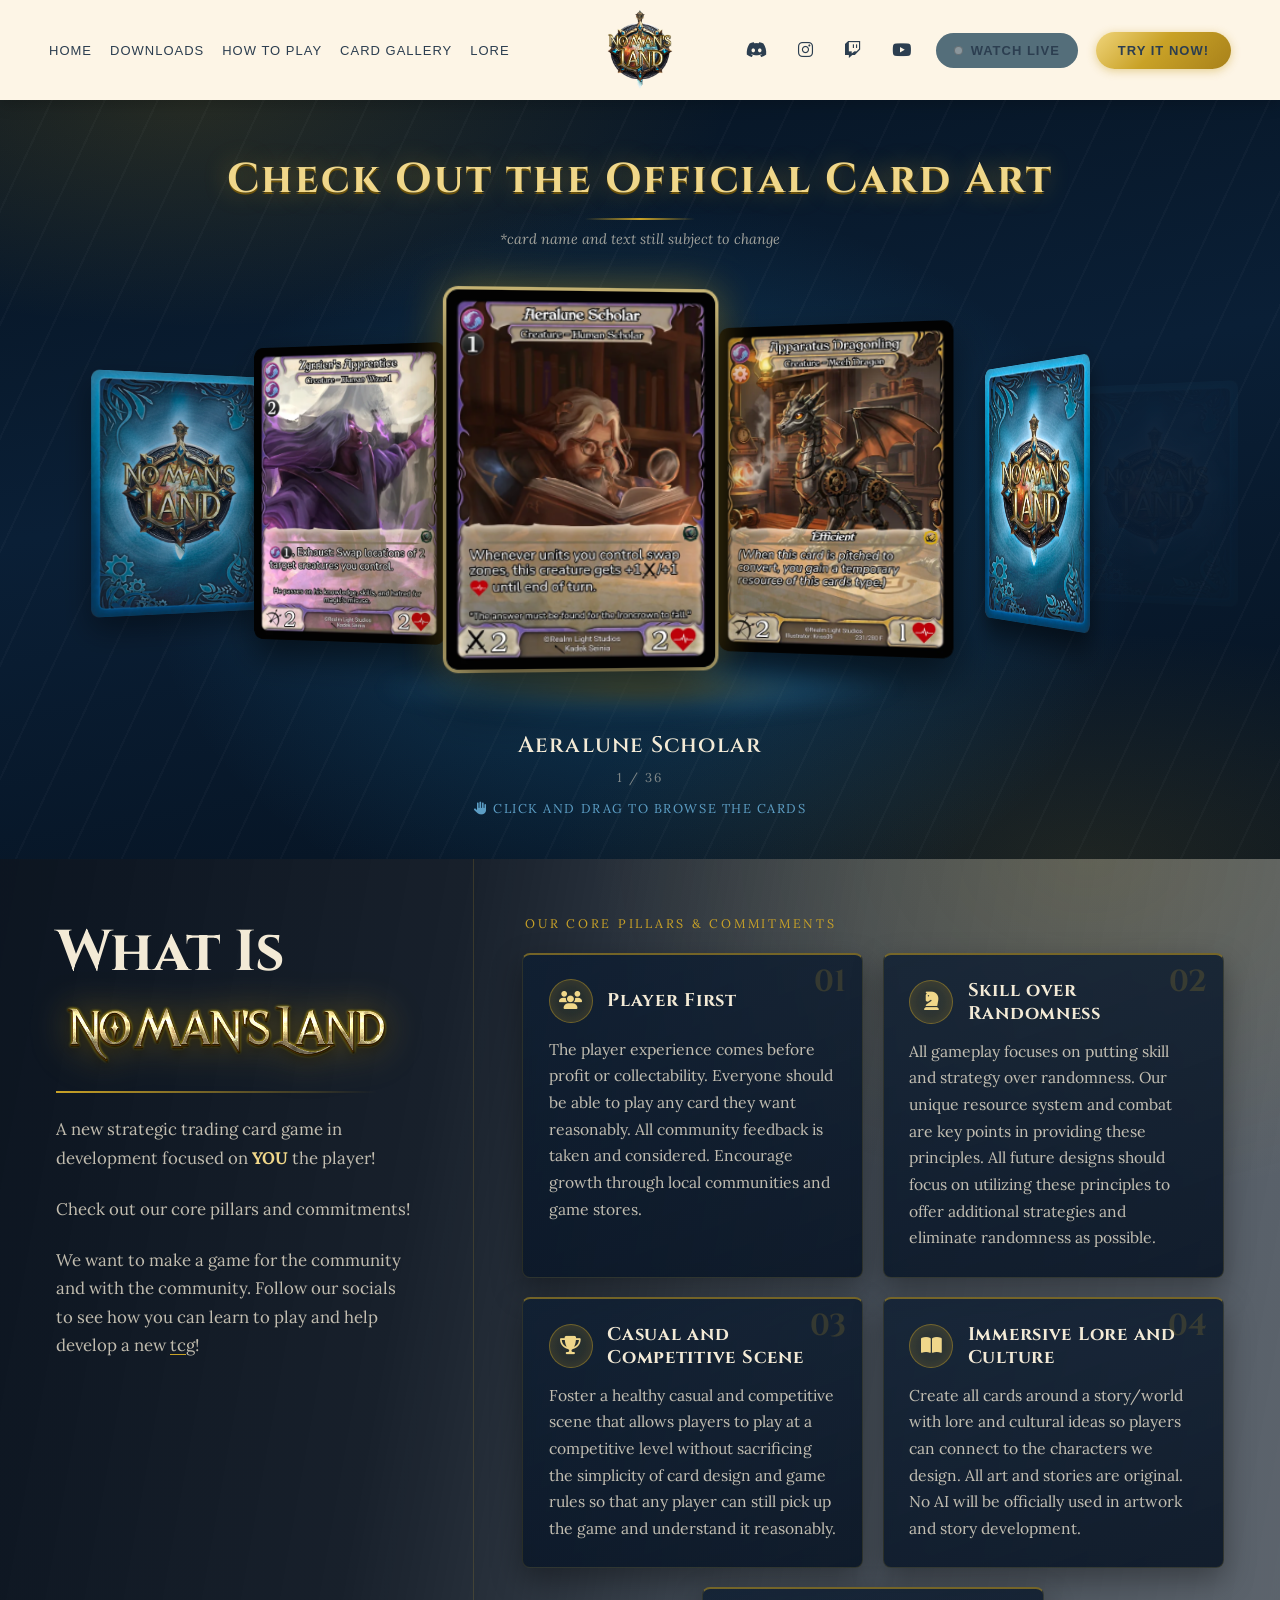
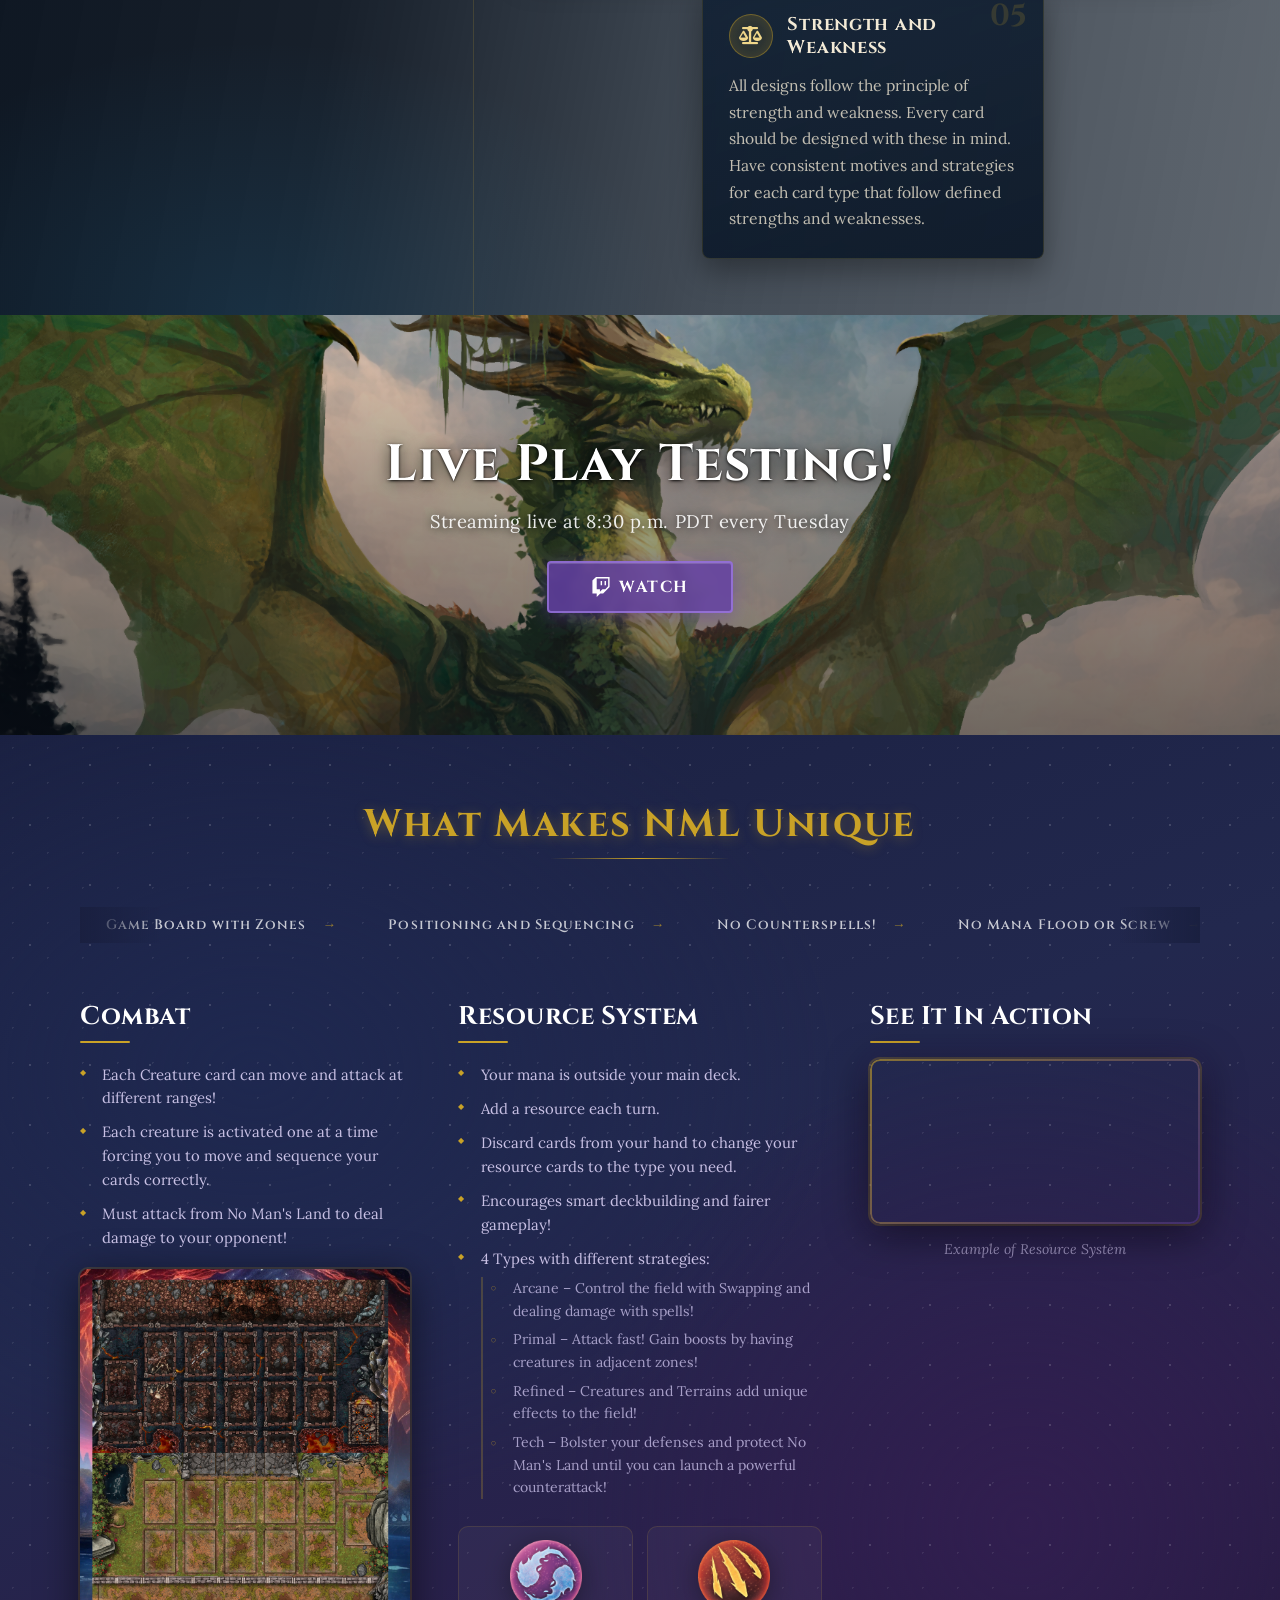
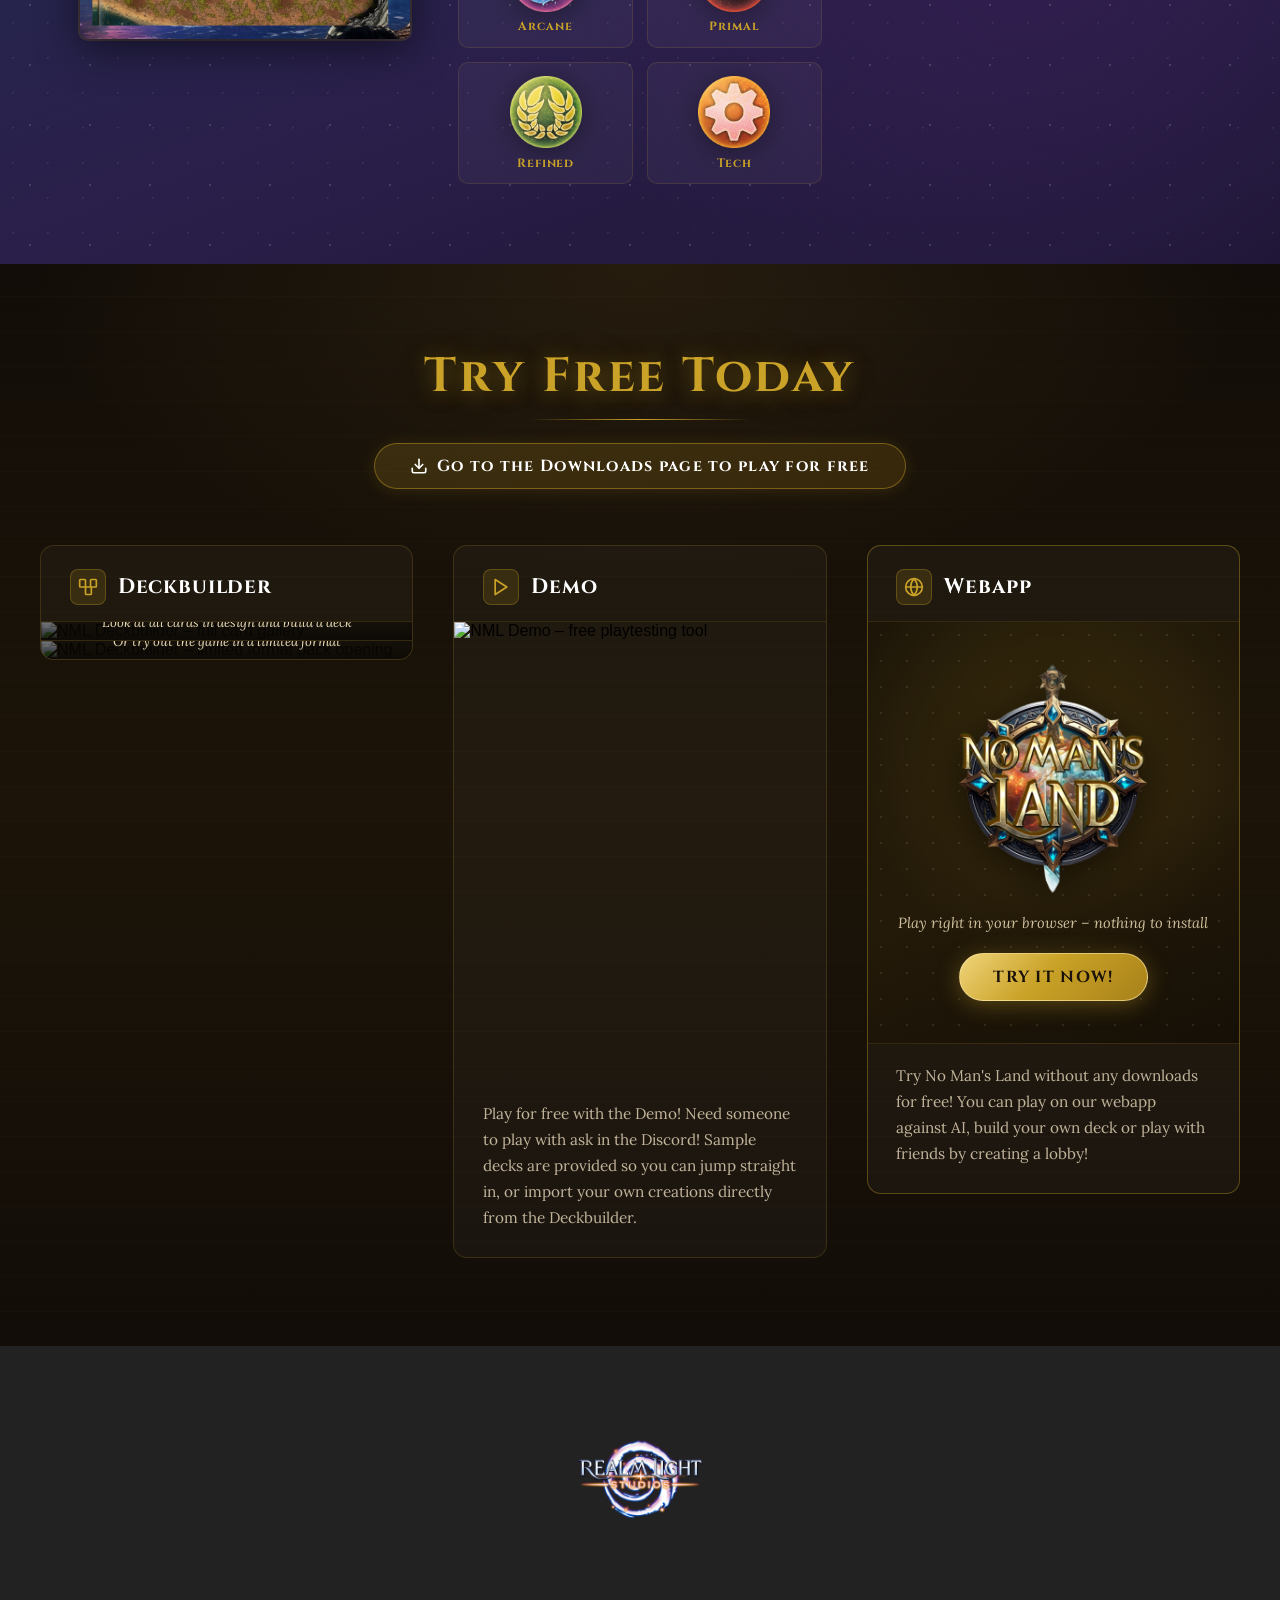
==== commit 7f87054f: "Show five cards in the showcase with the middle three face up The card row now shows a fixed five-ca" ====
--- a/index.html
+++ b/index.html
@@ -1093,148 +1093,148 @@
                 <div class="showcase-glow"></div>
                 <div class="showcase-track" id="showcaseTrack">
                     <div class="showcase-card" data-index="0">
-                        <div class="face front"><img src="Assets/Showcase/aeralune-scholar.webp" alt="Aeralune Scholar" decoding="async"></div>
-                        <div class="face back"><img src="Assets/Showcase/card-back.webp" alt="" aria-hidden="true" decoding="async"></div>
+                        <div class="face front"><img src="Assets/Showcase/aeralune-scholar.webp" alt="Aeralune Scholar"></div>
+                        <div class="face back"><img src="Assets/Showcase/card-back.webp" alt="" aria-hidden="true"></div>
                     </div>
                     <div class="showcase-card" data-index="1">
-                        <div class="face front"><img src="Assets/Showcase/apparatus-dragonling.webp" alt="Apparatus Dragonling" decoding="async"></div>
-                        <div class="face back"><img src="Assets/Showcase/card-back.webp" alt="" aria-hidden="true" decoding="async"></div>
+                        <div class="face front"><img src="Assets/Showcase/apparatus-dragonling.webp" alt="Apparatus Dragonling"></div>
+                        <div class="face back"><img src="Assets/Showcase/card-back.webp" alt="" aria-hidden="true"></div>
                     </div>
                     <div class="showcase-card" data-index="2">
-                        <div class="face front"><img src="Assets/Showcase/arcane-cannon-blast.webp" alt="Arcane Cannon Blast" decoding="async"></div>
-                        <div class="face back"><img src="Assets/Showcase/card-back.webp" alt="" aria-hidden="true" decoding="async"></div>
+                        <div class="face front"><img src="Assets/Showcase/arcane-cannon-blast.webp" alt="Arcane Cannon Blast"></div>
+                        <div class="face back"><img src="Assets/Showcase/card-back.webp" alt="" aria-hidden="true"></div>
                     </div>
                     <div class="showcase-card" data-index="3">
-                        <div class="face front"><img src="Assets/Showcase/conflict-bruiser.webp" alt="Conflict Bruiser" decoding="async"></div>
-                        <div class="face back"><img src="Assets/Showcase/card-back.webp" alt="" aria-hidden="true" decoding="async"></div>
+                        <div class="face front"><img src="Assets/Showcase/conflict-bruiser.webp" alt="Conflict Bruiser"></div>
+                        <div class="face back"><img src="Assets/Showcase/card-back.webp" alt="" aria-hidden="true"></div>
                     </div>
                     <div class="showcase-card" data-index="4">
                         <div class="face front"><img src="Assets/Showcase/corruption-caster.webp" alt="Corruption Caster" loading="lazy" decoding="async"></div>
-                        <div class="face back"><img src="Assets/Showcase/card-back.webp" alt="" aria-hidden="true" decoding="async"></div>
+                        <div class="face back"><img src="Assets/Showcase/card-back.webp" alt="" aria-hidden="true"></div>
                     </div>
                     <div class="showcase-card" data-index="5">
                         <div class="face front"><img src="Assets/Showcase/crunk-s-technique.webp" alt="Crunk's Technique" loading="lazy" decoding="async"></div>
-                        <div class="face back"><img src="Assets/Showcase/card-back.webp" alt="" aria-hidden="true" decoding="async"></div>
+                        <div class="face back"><img src="Assets/Showcase/card-back.webp" alt="" aria-hidden="true"></div>
                     </div>
                     <div class="showcase-card" data-index="6">
                         <div class="face front"><img src="Assets/Showcase/crystalline-blast.webp" alt="Crystalline Blast" loading="lazy" decoding="async"></div>
-                        <div class="face back"><img src="Assets/Showcase/card-back.webp" alt="" aria-hidden="true" decoding="async"></div>
+                        <div class="face back"><img src="Assets/Showcase/card-back.webp" alt="" aria-hidden="true"></div>
                     </div>
                     <div class="showcase-card" data-index="7">
                         <div class="face front"><img src="Assets/Showcase/eleanor-laforge.webp" alt="Eleanor LaForge" loading="lazy" decoding="async"></div>
-                        <div class="face back"><img src="Assets/Showcase/card-back.webp" alt="" aria-hidden="true" decoding="async"></div>
+                        <div class="face back"><img src="Assets/Showcase/card-back.webp" alt="" aria-hidden="true"></div>
                     </div>
                     <div class="showcase-card" data-index="8">
                         <div class="face front"><img src="Assets/Showcase/elemental-disciple.webp" alt="Elemental Disciple" loading="lazy" decoding="async"></div>
-                        <div class="face back"><img src="Assets/Showcase/card-back.webp" alt="" aria-hidden="true" decoding="async"></div>
+                        <div class="face back"><img src="Assets/Showcase/card-back.webp" alt="" aria-hidden="true"></div>
                     </div>
                     <div class="showcase-card" data-index="9">
                         <div class="face front"><img src="Assets/Showcase/fear-the-void.webp" alt="Fear the Void" loading="lazy" decoding="async"></div>
-                        <div class="face back"><img src="Assets/Showcase/card-back.webp" alt="" aria-hidden="true" decoding="async"></div>
+                        <div class="face back"><img src="Assets/Showcase/card-back.webp" alt="" aria-hidden="true"></div>
                     </div>
                     <div class="showcase-card" data-index="10">
                         <div class="face front"><img src="Assets/Showcase/force-of-aggression.webp" alt="Force of Aggression" loading="lazy" decoding="async"></div>
-                        <div class="face back"><img src="Assets/Showcase/card-back.webp" alt="" aria-hidden="true" decoding="async"></div>
+                        <div class="face back"><img src="Assets/Showcase/card-back.webp" alt="" aria-hidden="true"></div>
                     </div>
                     <div class="showcase-card" data-index="11">
                         <div class="face front"><img src="Assets/Showcase/force-of-harmony.webp" alt="Force of Harmony" loading="lazy" decoding="async"></div>
-                        <div class="face back"><img src="Assets/Showcase/card-back.webp" alt="" aria-hidden="true" decoding="async"></div>
+                        <div class="face back"><img src="Assets/Showcase/card-back.webp" alt="" aria-hidden="true"></div>
                     </div>
                     <div class="showcase-card" data-index="12">
                         <div class="face front"><img src="Assets/Showcase/force-of-progress.webp" alt="Force of Progress" loading="lazy" decoding="async"></div>
-                        <div class="face back"><img src="Assets/Showcase/card-back.webp" alt="" aria-hidden="true" decoding="async"></div>
+                        <div class="face back"><img src="Assets/Showcase/card-back.webp" alt="" aria-hidden="true"></div>
                     </div>
                     <div class="showcase-card" data-index="13">
                         <div class="face front"><img src="Assets/Showcase/force-of-the-veils.webp" alt="Force of the Veils" loading="lazy" decoding="async"></div>
-                        <div class="face back"><img src="Assets/Showcase/card-back.webp" alt="" aria-hidden="true" decoding="async"></div>
+                        <div class="face back"><img src="Assets/Showcase/card-back.webp" alt="" aria-hidden="true"></div>
                     </div>
                     <div class="showcase-card" data-index="14">
                         <div class="face front"><img src="Assets/Showcase/fowl-magician.webp" alt="Fowl Magician" loading="lazy" decoding="async"></div>
-                        <div class="face back"><img src="Assets/Showcase/card-back.webp" alt="" aria-hidden="true" decoding="async"></div>
+                        <div class="face back"><img src="Assets/Showcase/card-back.webp" alt="" aria-hidden="true"></div>
                     </div>
                     <div class="showcase-card" data-index="15">
                         <div class="face front"><img src="Assets/Showcase/gaida-the-creator.webp" alt="Gaida, the Creator" loading="lazy" decoding="async"></div>
-                        <div class="face back"><img src="Assets/Showcase/card-back.webp" alt="" aria-hidden="true" decoding="async"></div>
+                        <div class="face back"><img src="Assets/Showcase/card-back.webp" alt="" aria-hidden="true"></div>
                     </div>
                     <div class="showcase-card" data-index="16">
                         <div class="face front"><img src="Assets/Showcase/glimmerscale-mage.webp" alt="Glimmerscale Mage" loading="lazy" decoding="async"></div>
-                        <div class="face back"><img src="Assets/Showcase/card-back.webp" alt="" aria-hidden="true" decoding="async"></div>
+                        <div class="face back"><img src="Assets/Showcase/card-back.webp" alt="" aria-hidden="true"></div>
                     </div>
                     <div class="showcase-card" data-index="17">
                         <div class="face front"><img src="Assets/Showcase/goading-orc.webp" alt="Goading Orc" loading="lazy" decoding="async"></div>
-                        <div class="face back"><img src="Assets/Showcase/card-back.webp" alt="" aria-hidden="true" decoding="async"></div>
+                        <div class="face back"><img src="Assets/Showcase/card-back.webp" alt="" aria-hidden="true"></div>
                     </div>
                     <div class="showcase-card" data-index="18">
                         <div class="face front"><img src="Assets/Showcase/hao-qui-s-fury.webp" alt="Hao Qui's Fury" loading="lazy" decoding="async"></div>
-                        <div class="face back"><img src="Assets/Showcase/card-back.webp" alt="" aria-hidden="true" decoding="async"></div>
+                        <div class="face back"><img src="Assets/Showcase/card-back.webp" alt="" aria-hidden="true"></div>
                     </div>
                     <div class="showcase-card" data-index="19">
                         <div class="face front"><img src="Assets/Showcase/hao-qui-the-black-scar.webp" alt="Hao Qui, the Black Scar" loading="lazy" decoding="async"></div>
-                        <div class="face back"><img src="Assets/Showcase/card-back.webp" alt="" aria-hidden="true" decoding="async"></div>
+                        <div class="face back"><img src="Assets/Showcase/card-back.webp" alt="" aria-hidden="true"></div>
                     </div>
                     <div class="showcase-card" data-index="20">
                         <div class="face front"><img src="Assets/Showcase/highbrow-high-priest.webp" alt="Highbrow High Priest" loading="lazy" decoding="async"></div>
-                        <div class="face back"><img src="Assets/Showcase/card-back.webp" alt="" aria-hidden="true" decoding="async"></div>
+                        <div class="face back"><img src="Assets/Showcase/card-back.webp" alt="" aria-hidden="true"></div>
                     </div>
                     <div class="showcase-card" data-index="21">
                         <div class="face front"><img src="Assets/Showcase/jungle-surveyor.webp" alt="Jungle Surveyor" loading="lazy" decoding="async"></div>
-                        <div class="face back"><img src="Assets/Showcase/card-back.webp" alt="" aria-hidden="true" decoding="async"></div>
+                        <div class="face back"><img src="Assets/Showcase/card-back.webp" alt="" aria-hidden="true"></div>
                     </div>
                     <div class="showcase-card" data-index="22">
                         <div class="face front"><img src="Assets/Showcase/luminous-study.webp" alt="Luminous Study" loading="lazy" decoding="async"></div>
-                        <div class="face back"><img src="Assets/Showcase/card-back.webp" alt="" aria-hidden="true" decoding="async"></div>
+                        <div class="face back"><img src="Assets/Showcase/card-back.webp" alt="" aria-hidden="true"></div>
                     </div>
                     <div class="showcase-card" data-index="23">
                         <div class="face front"><img src="Assets/Showcase/panda-scout.webp" alt="Panda Scout" loading="lazy" decoding="async"></div>
-                        <div class="face back"><img src="Assets/Showcase/card-back.webp" alt="" aria-hidden="true" decoding="async"></div>
+                        <div class="face back"><img src="Assets/Showcase/card-back.webp" alt="" aria-hidden="true"></div>
                     </div>
                     <div class="showcase-card" data-index="24">
                         <div class="face front"><img src="Assets/Showcase/primal-instincts.webp" alt="Primal Instincts" loading="lazy" decoding="async"></div>
-                        <div class="face back"><img src="Assets/Showcase/card-back.webp" alt="" aria-hidden="true" decoding="async"></div>
+                        <div class="face back"><img src="Assets/Showcase/card-back.webp" alt="" aria-hidden="true"></div>
                     </div>
                     <div class="showcase-card" data-index="25">
                         <div class="face front"><img src="Assets/Showcase/rabid-hybrids.webp" alt="Rabid Hybrids" loading="lazy" decoding="async"></div>
-                        <div class="face back"><img src="Assets/Showcase/card-back.webp" alt="" aria-hidden="true" decoding="async"></div>
+                        <div class="face back"><img src="Assets/Showcase/card-back.webp" alt="" aria-hidden="true"></div>
                     </div>
                     <div class="showcase-card" data-index="26">
                         <div class="face front"><img src="Assets/Showcase/reaching-cudgel.webp" alt="Reaching Cudgel" loading="lazy" decoding="async"></div>
-                        <div class="face back"><img src="Assets/Showcase/card-back.webp" alt="" aria-hidden="true" decoding="async"></div>
+                        <div class="face back"><img src="Assets/Showcase/card-back.webp" alt="" aria-hidden="true"></div>
                     </div>
                     <div class="showcase-card" data-index="27">
                         <div class="face front"><img src="Assets/Showcase/realm-light-convoy.webp" alt="Realm Light Convoy" loading="lazy" decoding="async"></div>
-                        <div class="face back"><img src="Assets/Showcase/card-back.webp" alt="" aria-hidden="true" decoding="async"></div>
+                        <div class="face back"><img src="Assets/Showcase/card-back.webp" alt="" aria-hidden="true"></div>
                     </div>
                     <div class="showcase-card" data-index="28">
                         <div class="face front"><img src="Assets/Showcase/rhoat-rider.webp" alt="Rhoat Rider" loading="lazy" decoding="async"></div>
-                        <div class="face back"><img src="Assets/Showcase/card-back.webp" alt="" aria-hidden="true" decoding="async"></div>
+                        <div class="face back"><img src="Assets/Showcase/card-back.webp" alt="" aria-hidden="true"></div>
                     </div>
                     <div class="showcase-card" data-index="29">
                         <div class="face front"><img src="Assets/Showcase/runespark-explosive.webp" alt="Runespark Explosive" loading="lazy" decoding="async"></div>
-                        <div class="face back"><img src="Assets/Showcase/card-back.webp" alt="" aria-hidden="true" decoding="async"></div>
+                        <div class="face back"><img src="Assets/Showcase/card-back.webp" alt="" aria-hidden="true"></div>
                     </div>
                     <div class="showcase-card" data-index="30">
                         <div class="face front"><img src="Assets/Showcase/skarrfall-frenzied-captain.webp" alt="Skarrfall Frenzied Captain" loading="lazy" decoding="async"></div>
-                        <div class="face back"><img src="Assets/Showcase/card-back.webp" alt="" aria-hidden="true" decoding="async"></div>
+                        <div class="face back"><img src="Assets/Showcase/card-back.webp" alt="" aria-hidden="true"></div>
                     </div>
                     <div class="showcase-card" data-index="31">
                         <div class="face front"><img src="Assets/Showcase/skarrfall-gorge-ambusher.webp" alt="Skarrfall Gorge Ambusher" loading="lazy" decoding="async"></div>
-                        <div class="face back"><img src="Assets/Showcase/card-back.webp" alt="" aria-hidden="true" decoding="async"></div>
+                        <div class="face back"><img src="Assets/Showcase/card-back.webp" alt="" aria-hidden="true"></div>
                     </div>
                     <div class="showcase-card" data-index="32">
                         <div class="face front"><img src="Assets/Showcase/temple-guardian.webp" alt="Temple Guardian" loading="lazy" decoding="async"></div>
-                        <div class="face back"><img src="Assets/Showcase/card-back.webp" alt="" aria-hidden="true" decoding="async"></div>
+                        <div class="face back"><img src="Assets/Showcase/card-back.webp" alt="" aria-hidden="true"></div>
                     </div>
                     <div class="showcase-card" data-index="33">
-                        <div class="face front"><img src="Assets/Showcase/valkor-s-cloak.webp" alt="Valkor's Cloak" decoding="async"></div>
-                        <div class="face back"><img src="Assets/Showcase/card-back.webp" alt="" aria-hidden="true" decoding="async"></div>
+                        <div class="face front"><img src="Assets/Showcase/valkor-s-cloak.webp" alt="Valkor's Cloak"></div>
+                        <div class="face back"><img src="Assets/Showcase/card-back.webp" alt="" aria-hidden="true"></div>
                     </div>
                     <div class="showcase-card" data-index="34">
-                        <div class="face front"><img src="Assets/Showcase/vine-slasher.webp" alt="Vine Slasher" decoding="async"></div>
-                        <div class="face back"><img src="Assets/Showcase/card-back.webp" alt="" aria-hidden="true" decoding="async"></div>
+                        <div class="face front"><img src="Assets/Showcase/vine-slasher.webp" alt="Vine Slasher"></div>
+                        <div class="face back"><img src="Assets/Showcase/card-back.webp" alt="" aria-hidden="true"></div>
                     </div>
                     <div class="showcase-card" data-index="35">
-                        <div class="face front"><img src="Assets/Showcase/zyrrien-s-apprentice.webp" alt="Zyrrien's Apprentice" decoding="async"></div>
-                        <div class="face back"><img src="Assets/Showcase/card-back.webp" alt="" aria-hidden="true" decoding="async"></div>
+                        <div class="face front"><img src="Assets/Showcase/zyrrien-s-apprentice.webp" alt="Zyrrien's Apprentice"></div>
+                        <div class="face back"><img src="Assets/Showcase/card-back.webp" alt="" aria-hidden="true"></div>
                     </div>
                 </div>
             </div>
@@ -1242,8 +1242,8 @@
             <div class="showcase-caption" aria-live="polite"><span id="showcaseName">Aeralune Scholar</span></div>
             <div class="showcase-counter" id="showcaseCounter">1 / 36</div>
             <p class="showcase-hint">
-                <span class="hint-mouse"><i class="fa-solid fa-hand"></i>click and drag the cards to reveal them</span>
-                <span class="hint-touch"><i class="fa-solid fa-hand-pointer"></i>swipe the cards to reveal them</span>
+                <span class="hint-mouse"><i class="fa-solid fa-hand"></i>click and drag to browse the cards</span>
+                <span class="hint-touch"><i class="fa-solid fa-hand-pointer"></i>swipe to browse the cards</span>
             </p>
         </section>
 
@@ -1558,31 +1558,36 @@
 
             function layout() {
                 const w = stage.clientWidth;
-                const spacing = Math.max(64, Math.min(150, w * 0.11));
-                const visible = Math.min(Math.floor(w / spacing / 2) + 1, Math.floor(N / 2));
+                // Five slots: featured card in the middle, one face-up neighbour on each side,
+                // and one face-down card at each end.
+                const s1 = Math.max(90, Math.min(260, w * 0.2));   // middle -> neighbour
+                const s2 = s1 * 1.8;                                // middle -> end
+                const VISIBLE = 2;                                  // slots on each side of the middle
                 const centerIdx = mod(Math.round(position), N);
 
                 cards.forEach((card, i) => {
                     const d = wrapDelta(i - position);       // signed distance from the middle slot
                     const ad = Math.abs(d);
-                    if (ad > visible + 0.5) {
+                    if (ad > VISIBLE + 0.8) {
                         card.style.visibility = 'hidden';
                         card.style.zIndex = '0';
                         card.classList.remove('is-center');
                         return;
                     }
                     card.style.visibility = 'visible';
-                    // the middle slot is widened so the featured card has breathing room
-                    const x = Math.sign(d) * (Math.min(ad, 1) * spacing * 1.15 + Math.max(ad - 1, 0) * spacing);
-                    const scale = 1.18 - Math.min(ad, 1) * 0.3 - Math.max(ad - 1, 0) * 0.04;
-                    const lift = -Math.max(0, 1 - ad) * 18;
-                    const tilt = clamp1(d) * -30;                    // side cards angle toward the middle
-                    const flip = clamp1(d) * 180;                    // 0deg = front showing, 180 = back
-                    const fade = ad > visible - 1 ? Math.max(0, visible + 0.5 - ad) / 1.5 : 1;
+                    const inner = Math.min(ad, 1);                      // 0..1 between middle and neighbour
+                    const outer = Math.max(0, Math.min(1, ad - 1));     // 0..1 between neighbour and end
+                    const beyond = Math.max(0, ad - 2);                 // past the end slot (fading out / in)
+                    const x = Math.sign(d) * (inner * s1 + outer * (s2 - s1) + beyond * (s2 - s1) * 0.6);
+                    const scale = 1.18 - inner * 0.23 - outer * 0.17 - beyond * 0.1;
+                    const lift = -(1 - inner) * 18;
+                    const tilt = Math.sign(d) * -(inner * 22 + outer * 13);   // side cards angle toward the middle
+                    const flip = Math.sign(d) * outer * 180;                  // front at the neighbour slot, back at the end slot
+                    const fade = 1 - Math.min(1, beyond / 0.8);
                     card.style.transform =
-                        'translate3d(' + x + 'px, ' + lift + 'px, ' + (-ad * 60) + 'px) rotateY(' + (tilt + flip) + 'deg) scale(' + scale + ')';
+                        'translate3d(' + x + 'px, ' + lift + 'px, ' + (-ad * 40) + 'px) rotateY(' + (tilt + flip) + 'deg) scale(' + scale + ')';
                     // opacity goes on the faces: fading the card itself would flatten its 3D context
-                    card.firstElementChild.style.opacity = card.lastElementChild.style.opacity = String(Math.min(1, fade));
+                    card.firstElementChild.style.opacity = card.lastElementChild.style.opacity = String(fade);
                     card.style.zIndex = String(100 - Math.round(ad * 10));
                     card.classList.toggle('is-center', i === centerIdx && ad < 0.5);
                 });
